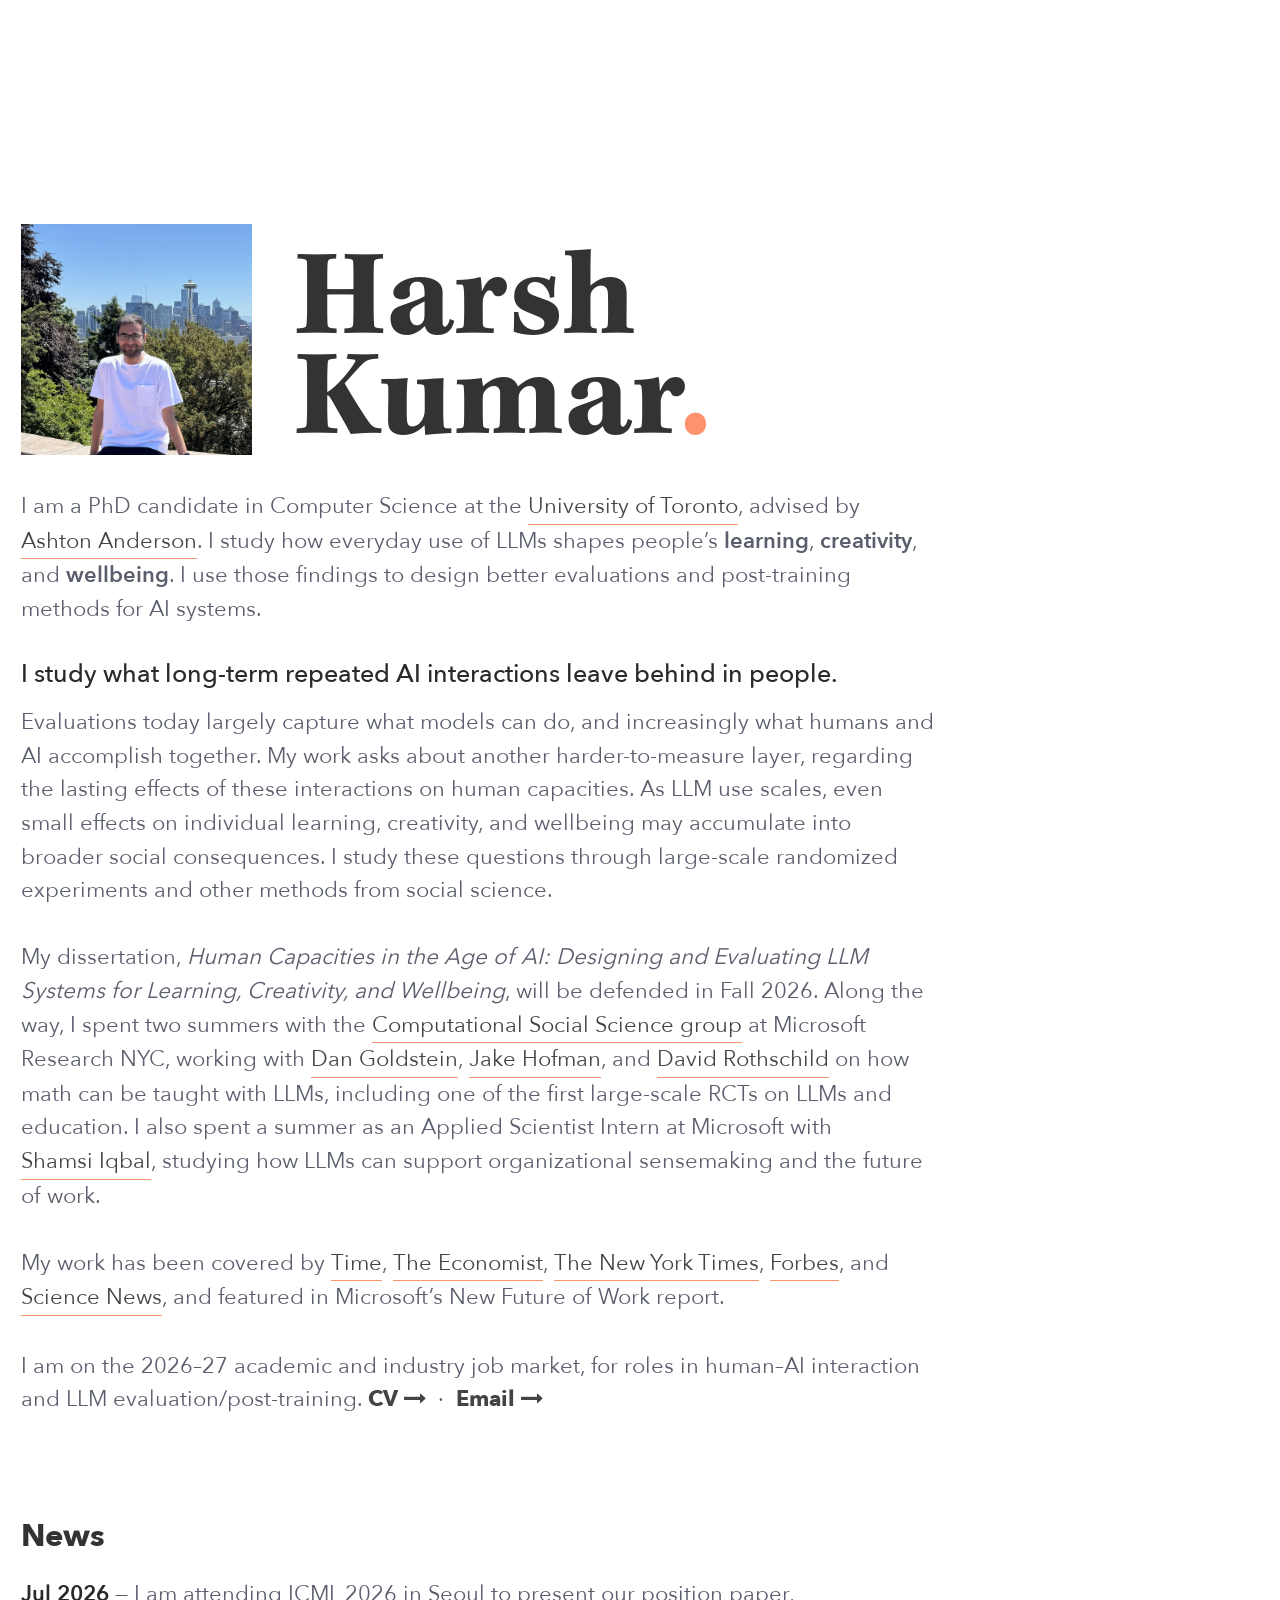
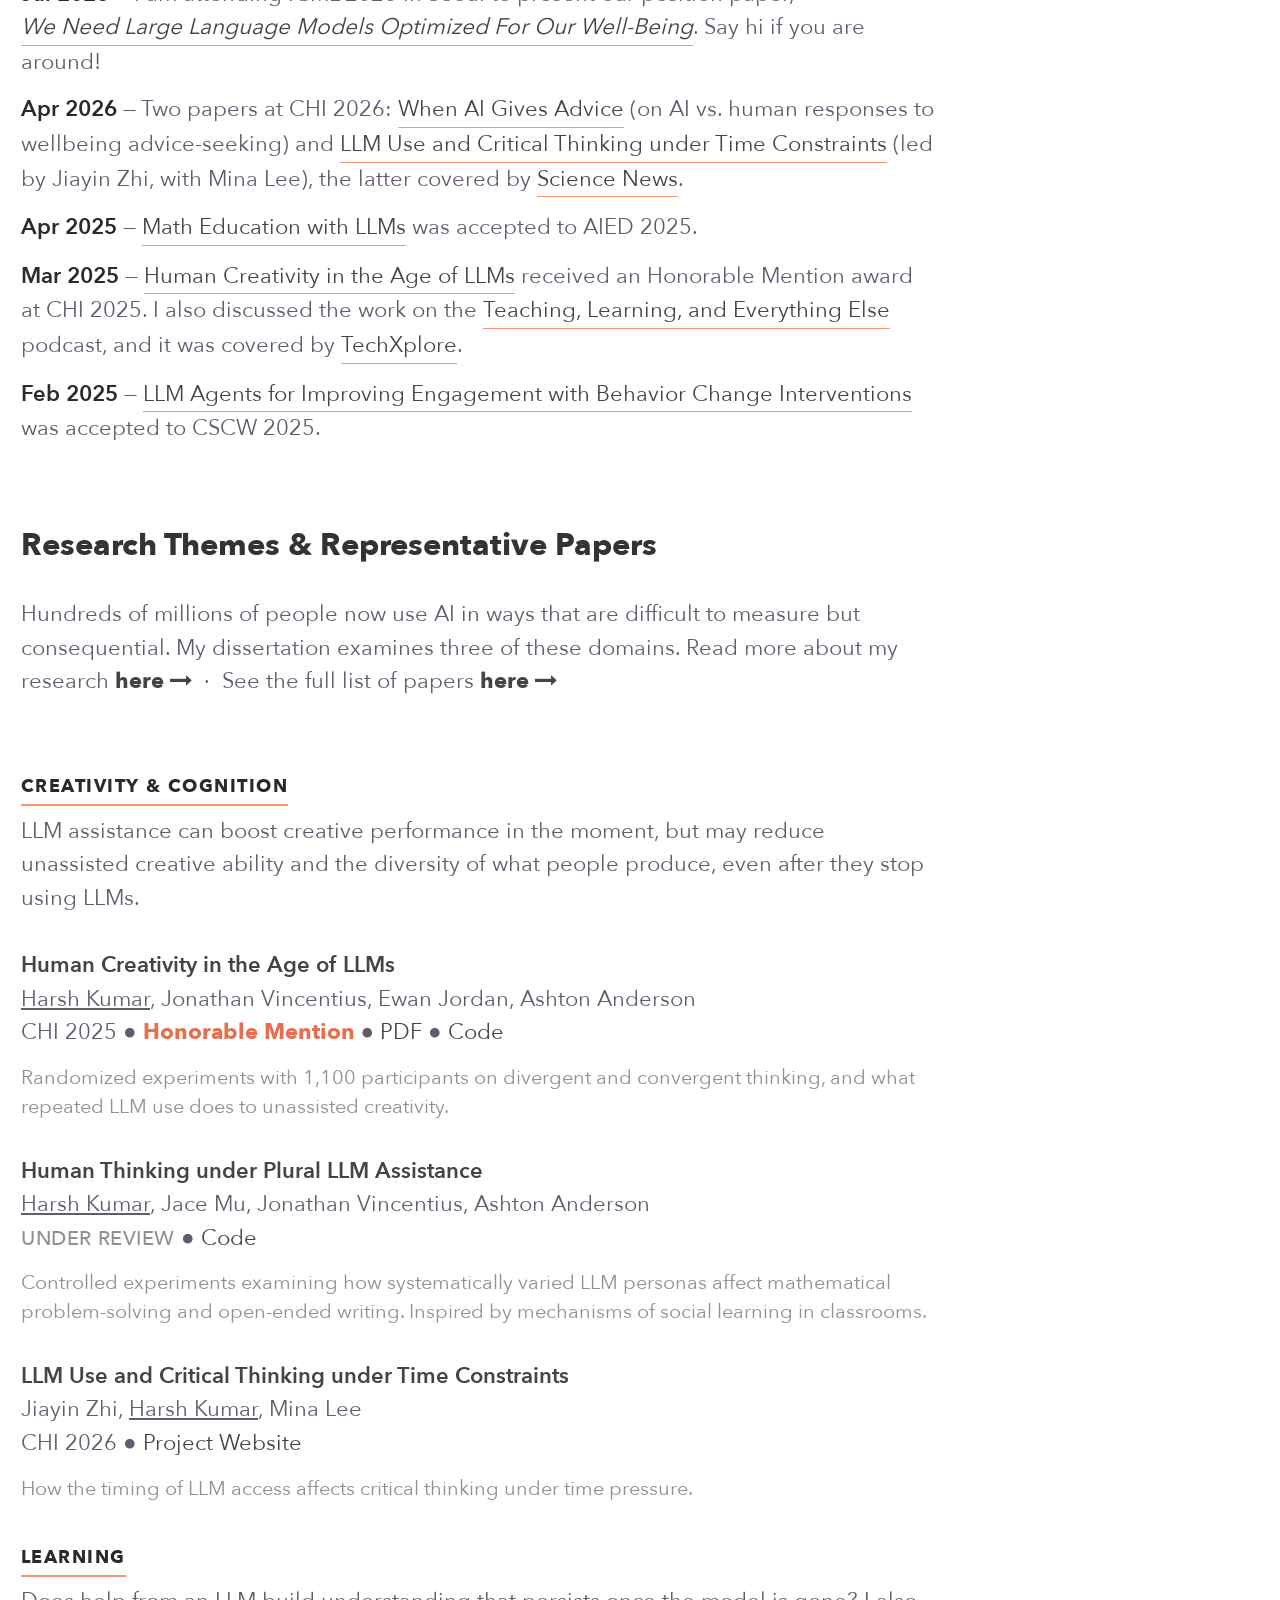
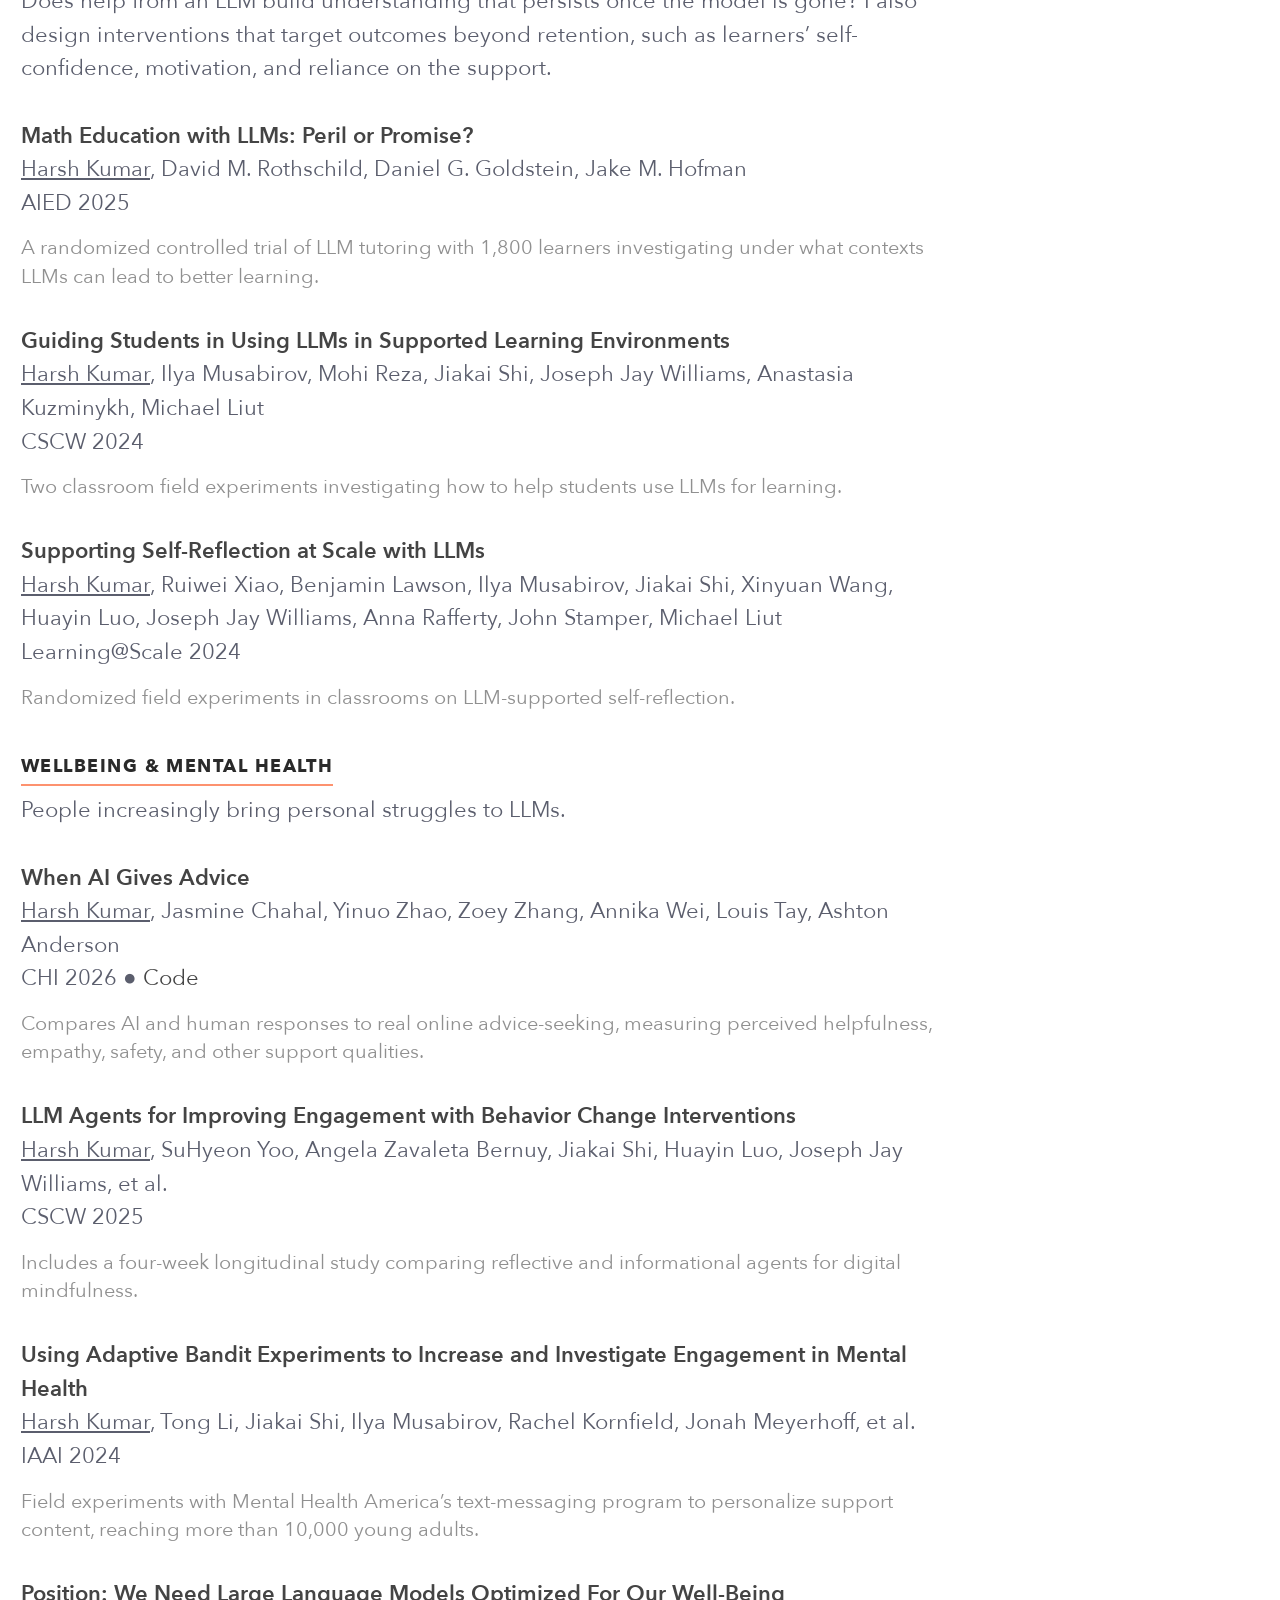
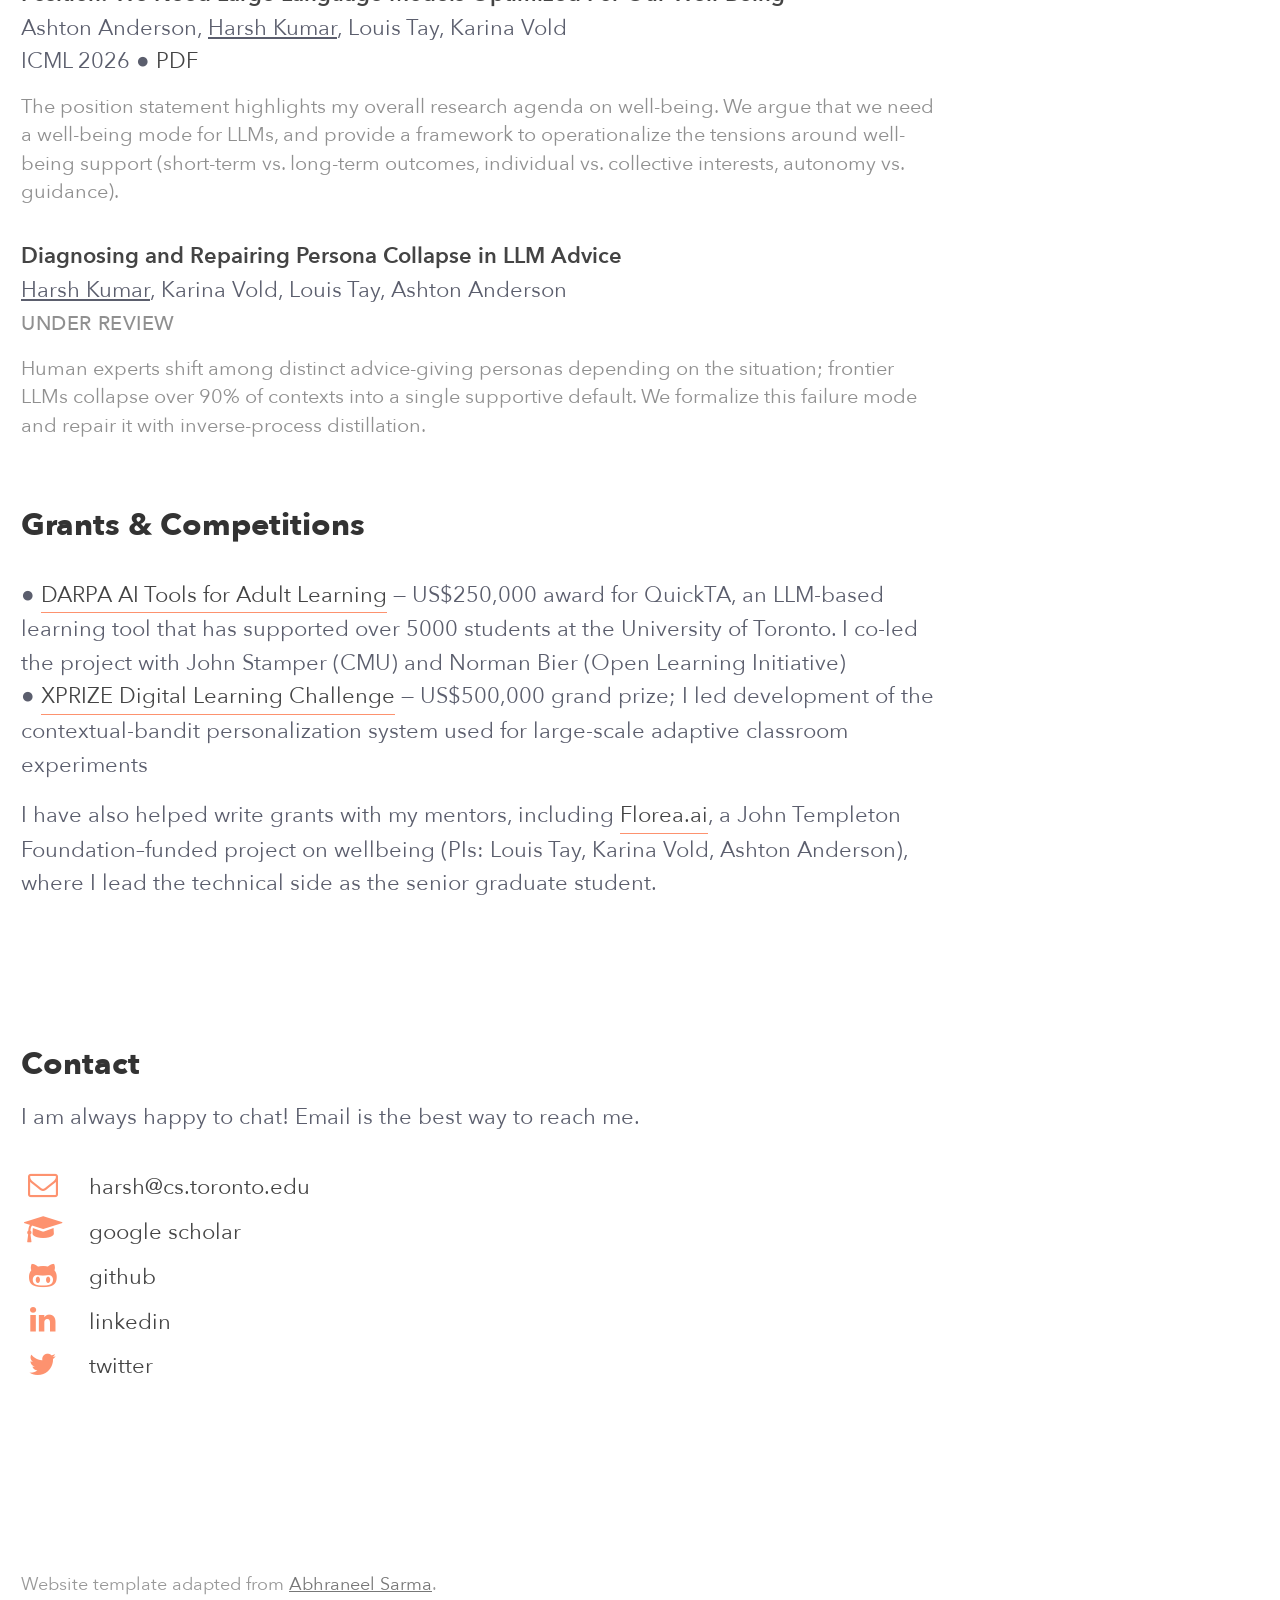
==== index.html @ 68d86fd1 "Add per-page OG and twitter:card tags; dedicated 1200x630 social share card" ====
<!DOCTYPE html>
<html lang="en">

<head>
	<meta charset="utf-8">
	<meta http-equiv="X-UA-Compatible" content="IE=edge">
	<meta name="viewport" content="width=device-width, initial-scale=1">

	<title>Harsh Kumar</title>
	<meta name="keywords" content="Harsh Kumar, Harsh Kumar Toronto, Harsh Kumar Research, Human-AI Interaction, AI Evaluation, Post-training, Human Capacity, Societal Impacts of LLM Use">
	<meta name="description" content="Harsh Kumar — PhD candidate at the University of Toronto. I study what AI interaction leaves behind in people: its effects on learning, creativity, and wellbeing.">
	<meta name="author" content="Harsh Kumar">

	<!-- Open Graph -->
	<meta property="og:type" content="website">
	<meta property="og:title" content="Harsh Kumar">
	<meta property="og:description" content="I study what AI interaction leaves behind in people — its effects on learning, creativity, and wellbeing — through randomized experiments, evals, and post-training.">
	<meta property="og:url" content="https://harsh-kumar.com/">
	<meta property="og:image" content="https://harsh-kumar.com/img/social-card.png">
	<meta property="og:image:width" content="1200">
	<meta property="og:image:height" content="630">

	<!-- Twitter -->
	<meta name="twitter:card" content="summary_large_image">
	<meta name="twitter:title" content="Harsh Kumar">
	<meta name="twitter:description" content="I study what AI interaction leaves behind in people — its effects on learning, creativity, and wellbeing — through randomized experiments, evals, and post-training.">
	<meta name="twitter:image" content="https://harsh-kumar.com/img/social-card.png">

	<!-- Bootstrap Core CSS -->
	<link href="https://maxcdn.bootstrapcdn.com/bootstrap/3.3.7/css/bootstrap.min.css" rel="stylesheet">

	<!-- Custom CSS -->
	<link href="css/custom.css" rel="stylesheet">

	<!-- Font Awesome -->
	<link href="https://maxcdn.bootstrapcdn.com/font-awesome/4.7.0/css/font-awesome.min.css" rel="stylesheet" type="text/css">

	<!-- Favicon -->
	<link rel="icon" href="img/favicon.svg" type="image/svg+xml">
	<link rel="icon" href="img/favicon-32.png" sizes="32x32" type="image/png">
	<link rel="apple-touch-icon" href="img/apple-touch-icon.png">

	<!-- Google tag (gtag.js) -->
	<script async src="https://www.googletagmanager.com/gtag/js?id=G-C2STP5NL3D"></script>
	<script>
		window.dataLayer = window.dataLayer || [];
		function gtag(){dataLayer.push(arguments);}
		gtag('js', new Date());
		gtag('config', 'G-C2STP5NL3D');
	</script>
</head>

<body id="page-top" class="index">
	<section id="portfolio">
		<div class="container">

			<!-- ======================= HERO ======================= -->
			<div class="row margin-top-xl">
				<div class="col-sm-2">
					<!-- TODO: replace img/profile.jpg with your actual photo -->
					<img class="dp" src="img/profile.jpg" alt="Harsh Kumar">
				</div>
				<div class="col-sm-5">
					<h2 class="title">Harsh<br>Kumar<span style="color: #FD926F">.</span></h2>
				</div>
			</div>

			<div class="row">
				<div class="col-sm-7">
					<div class="info">
						<p class="margin-top-xs intro">
							I am a PhD candidate in Computer Science at the
							<a class="ref-link" href="https://www.utoronto.ca/" target="_blank" rel="noopener">University of Toronto</a>,
							advised by <a class="ref-link" href="https://www.cs.toronto.edu/~ashton/" target="_blank" rel="noopener">Ashton Anderson</a>.
							I study how everyday use of LLMs shapes people&rsquo;s <b>learning</b>,
							<b>creativity</b>, and <b>wellbeing</b>.
							I use those findings to design better evaluations and post-training methods for AI systems.
						</p>

						<p class="margin-top-xs highlight">I study what long-term repeated AI interactions leave behind in people.</p>

						<p class="margin-top-xs intro">
							Evaluations today largely capture what models can do, and increasingly what humans
							and AI accomplish together. My work asks about another harder-to-measure layer, regarding
							the lasting effects of these interactions on human capacities.
							As LLM use scales, even small effects on individual learning, creativity, and wellbeing
							may accumulate into broader social consequences. I study these questions through
							large-scale randomized experiments and other methods from social science.
						</p>

						<p class="margin-top-xs intro">
							My dissertation, <i>Human Capacities in the Age of AI: Designing and Evaluating LLM
							Systems for Learning, Creativity, and Wellbeing</i>, will be defended in Fall 2026.
							Along the way, I spent two summers with the
							<a class="ref-link" href="https://www.microsoft.com/en-us/research/group/computational-social-science/" target="_blank" rel="noopener">Computational Social Science group</a> at Microsoft Research NYC,
							working with <a class="ref-link" href="http://www.dangoldstein.com/" target="_blank" rel="noopener">Dan Goldstein</a>,
							<a class="ref-link" href="http://jakehofman.com/" target="_blank" rel="noopener">Jake Hofman</a>, and
							<a class="ref-link" href="https://researchdmr.com/" target="_blank" rel="noopener">David Rothschild</a> on how math can be
							taught with LLMs, including one of the first large-scale RCTs on LLMs and education. I also spent a
							summer as an Applied Scientist Intern at Microsoft with
							<a class="ref-link" href="https://www.microsoft.com/en-us/research/people/shamsi/" target="_blank" rel="noopener">Shamsi Iqbal</a>,
							studying how LLMs can support organizational sensemaking and the future of work.
						</p>

						<p class="margin-top-xs intro">
							My work has been covered by <a class="ref-link" href="https://time.com/article/2026/04/30/ai-thinking-cognitive-offloading/" target="_blank" rel="noopener">Time</a>,
							<a class="ref-link" href="https://www.economist.com/science-and-technology/2025/07/16/will-ai-make-you-stupid" target="_blank" rel="noopener">The Economist</a>,
							<a class="ref-link" href="https://www.nytimes.com/2025/06/02/opinion/ai-coders-jobs.html" target="_blank" rel="noopener">The New York Times</a>,
							<a class="ref-link" href="https://www.forbes.com/sites/ulrichboser/2024/01/18/now-that-chatgpts-been-introduced-its-time-to-fine-tune-it/" target="_blank" rel="noopener">Forbes</a>, and
							<a class="ref-link" href="https://www.sciencenews.org/article/ai-timing-critical-thinking-study" target="_blank" rel="noopener">Science News</a>, and featured in Microsoft&rsquo;s New Future of Work report.
						</p>

						<p class="intro">I am on the 2026&ndash;27 academic and industry job market, for roles in human&ndash;AI interaction and LLM evaluation/post-training.
							<a class="cv" href="about/harsh_kumar_cv.pdf" target="_blank">CV <i class="fa fa-long-arrow-right" aria-hidden="true"></i></a>
							&nbsp;&middot;&nbsp;
							<a class="cv" href="mailto:harsh@cs.toronto.edu">Email <i class="fa fa-long-arrow-right" aria-hidden="true"></i></a></p>
					</div>
				</div>
			</div>

			<!-- ======================= NEWS ======================= -->
			<div class="row">
				<div class="col-sm-7 margin-top-md">
					<div class="projects">
						<h2 class="section-title">News</h2>
						<ul class="news">
							<!-- TODO: confirm dates and links for 2026 items -->
							<li><span class="news-date">Jul 2026</span> &mdash; I am attending ICML 2026 in Seoul to present our position paper, <a class="ref-link" href="https://icml.cc/virtual/2026/poster/67178" target="_blank" rel="noopener"><i>We Need Large Language Models Optimized For Our Well-Being</i></a>. Say hi if you are around!</li>
							<li><span class="news-date">Apr 2026</span> &mdash; Two papers at CHI 2026: <a class="ref-link" href="https://dl.acm.org/doi/10.1145/3772318.3791233" target="_blank" rel="noopener">When AI Gives Advice</a> (on AI vs. human responses to wellbeing advice-seeking) and <a class="ref-link" href="https://dl.acm.org/doi/10.1145/3772318.3791796" target="_blank" rel="noopener">LLM Use and Critical Thinking under Time Constraints</a> (led by Jiayin Zhi, with Mina Lee), the latter covered by <a class="ref-link" href="https://www.sciencenews.org/article/ai-timing-critical-thinking-study" target="_blank" rel="noopener">Science News</a>.</li>
							<li><span class="news-date">Apr 2025</span> &mdash; <a class="ref-link" href="https://aka.ms/llms-for-math" target="_blank" rel="noopener">Math Education with LLMs</a> was accepted to AIED 2025.</li>
							<li><span class="news-date">Mar 2025</span> &mdash; <a class="ref-link" href="https://arxiv.org/abs/2410.03703" target="_blank" rel="noopener">Human Creativity in the Age of LLMs</a> received an Honorable Mention award at CHI 2025. I also discussed the work on the <a class="ref-link" href="https://cat.xula.edu/food/conversation-121/" target="_blank" rel="noopener">Teaching, Learning, and Everything Else</a> podcast, and it was covered by <a class="ref-link" href="https://techxplore.com/news/2024-10-explores-impact-llms-human-creativity.html" target="_blank" rel="noopener">TechXplore</a>.</li>
							<li><span class="news-date">Feb 2025</span> &mdash; <a class="ref-link" href="https://arxiv.org/abs/2407.13067" target="_blank" rel="noopener">LLM Agents for Improving Engagement with Behavior Change Interventions</a> was accepted to CSCW 2025.</li>
						</ul>
					</div>
				</div>
			</div>

			<!-- ======================= RESEARCH ======================= -->
			<div class="row">
				<div class="col-sm-7 margin-top-md">
					<div class="projects">
						<h2 class="section-title">Research Themes &amp; Representative Papers</h2>
						<p class="margin-top-sm intro">
							Hundreds of millions of people now use AI in ways that are difficult to measure but
							consequential.
							My dissertation examines three of these domains.
							Read more about my research <a class="cv" href="research.html">here <i class="fa fa-long-arrow-right" aria-hidden="true"></i></a>
							&nbsp;&middot;&nbsp; See the full list of papers <a class="cv" href="papers.html">here <i class="fa fa-long-arrow-right" aria-hidden="true"></i></a>
						</p>

						<h4 class="thread-title">Creativity &amp; Cognition</h4>
						<p class="intro" style="margin-top: 0px;">
							LLM assistance can boost creative performance in the moment, but may reduce
							unassisted creative ability and the diversity of what people produce, even after they stop using LLMs.
						</p>

						<p class="margin-top-sm">
							<span class="paper-title"><a href="https://dl.acm.org/doi/10.1145/3706598.3714198" target="_blank">Human Creativity in the Age of LLMs</a></span><br>
							<span class="authors"><span class="self">Harsh Kumar</span>, Jonathan Vincentius, Ewan Jordan, Ashton Anderson</span><br>
							<span class="venue">CHI 2025 &#x25CF; <span class="paper-award">Honorable Mention</span> &#x25CF; <a href="https://arxiv.org/abs/2410.03703" target="_blank">PDF</a> &#x25CF; <a href="https://github.com/harsh-kumar9/human-creativity-llm" target="_blank">Code</a></span>
						</p>
						<p class="annotation">Randomized experiments with 1,100 participants on divergent and convergent thinking, and what repeated LLM use does to unassisted creativity.</p>

						<p class="margin-top-sm">
							<span class="paper-title"><a href="https://arxiv.org/abs/2604.02677" target="_blank">Human Thinking under Plural LLM Assistance</a></span><br>
							<span class="authors"><span class="self">Harsh Kumar</span>, Jace Mu, Jonathan Vincentius, Ashton Anderson</span><br>
							<span class="venue"><span class="paper-type">under review</span> &#x25CF; <a href="https://github.com/harsh-kumar9/social-learning-llm-agents" target="_blank">Code</a></span>
						</p>
						<p class="annotation">Controlled experiments examining how systematically varied LLM personas affect mathematical problem-solving and open-ended writing. Inspired by mechanisms of social learning in classrooms.</p>

						<p class="margin-top-sm">
							<span class="paper-title"><a href="https://dl.acm.org/doi/10.1145/3772318.3791796" target="_blank">LLM Use and Critical Thinking under Time Constraints</a></span><br>
							<span class="authors">Jiayin Zhi, <span class="self">Harsh Kumar</span>, Mina Lee</span><br>
							<span class="venue">CHI 2026 &#x25CF; <a href="https://criticalthinking-ai.app/" target="_blank">Project Website</a></span>
						</p>
						<p class="annotation">How the timing of LLM access affects critical thinking under time pressure.</p>

						<h4 class="thread-title">Learning</h4>
						<p class="intro" style="margin-top: 0px;">
							Does help from an LLM build understanding that persists once the model is gone?
							I also design interventions that target outcomes beyond retention, such as
							learners&rsquo; self-confidence, motivation, and reliance on the support.
						</p>

						<p class="margin-top-sm">
							<span class="paper-title"><a href="https://aka.ms/llms-for-math" target="_blank">Math Education with LLMs: Peril or Promise?</a></span><br>
							<span class="authors"><span class="self">Harsh Kumar</span>, David M. Rothschild, Daniel G. Goldstein, Jake M. Hofman</span><br>
							<span class="venue">AIED 2025</span>
						</p>
						<p class="annotation">A randomized controlled trial of LLM tutoring with 1,800 learners investigating under what contexts LLMs can lead to better learning.</p>

						<p class="margin-top-sm">
							<span class="paper-title"><a href="https://arxiv.org/abs/2310.13712" target="_blank">Guiding Students in Using LLMs in Supported Learning Environments</a></span><br>
							<span class="authors"><span class="self">Harsh Kumar</span>, Ilya Musabirov, Mohi Reza, Jiakai Shi, Joseph Jay Williams, Anastasia Kuzminykh, Michael Liut</span><br>
							<span class="venue">CSCW 2024</span>
						</p>
						<p class="annotation">Two classroom field experiments investigating how to help students use LLMs for learning.</p>

						<p class="margin-top-sm">
							<span class="paper-title"><a href="https://arxiv.org/abs/2406.07571" target="_blank">Supporting Self-Reflection at Scale with LLMs</a></span><br>
							<span class="authors"><span class="self">Harsh Kumar</span>, Ruiwei Xiao, Benjamin Lawson, Ilya Musabirov, Jiakai Shi, Xinyuan Wang, Huayin Luo, Joseph Jay Williams, Anna Rafferty, John Stamper, Michael Liut</span><br>
							<span class="venue">Learning@Scale 2024</span>
						</p>
						<p class="annotation">Randomized field experiments in classrooms on LLM-supported self-reflection.</p>

						<h4 class="thread-title">Wellbeing &amp; Mental Health</h4>
						<p class="intro" style="margin-top: 0px;">
							People increasingly bring personal struggles to LLMs.
						</p>

						<p class="margin-top-sm">
							<span class="paper-title"><a href="https://dl.acm.org/doi/10.1145/3772318.3791233" target="_blank">When AI Gives Advice</a></span><br>
							<span class="authors"><span class="self">Harsh Kumar</span>, Jasmine Chahal, Yinuo Zhao, Zoey Zhang, Annika Wei, Louis Tay, Ashton Anderson</span><br>
							<span class="venue">CHI 2026 &#x25CF; <a href="https://github.com/harsh-kumar9/human-vs-ai-advice" target="_blank">Code</a></span>
						</p>
						<p class="annotation">Compares AI and human responses to real online advice-seeking, measuring perceived helpfulness, empathy, safety, and other support qualities.</p>

						<p class="margin-top-sm">
							<span class="paper-title"><a href="https://arxiv.org/abs/2407.13067" target="_blank">LLM Agents for Improving Engagement with Behavior Change Interventions</a></span><br>
							<span class="authors"><span class="self">Harsh Kumar</span>, SuHyeon Yoo, Angela Zavaleta Bernuy, Jiakai Shi, Huayin Luo, Joseph Jay Williams, et al.</span><br>
							<span class="venue">CSCW 2025</span>
						</p>
						<p class="annotation">Includes a four-week longitudinal study comparing reflective and informational agents for digital mindfulness.</p>

						<p class="margin-top-sm">
							<span class="paper-title"><a href="https://arxiv.org/abs/2310.18326" target="_blank">Using Adaptive Bandit Experiments to Increase and Investigate Engagement in Mental Health</a></span><br>
							<span class="authors"><span class="self">Harsh Kumar</span>, Tong Li, Jiakai Shi, Ilya Musabirov, Rachel Kornfield, Jonah Meyerhoff, et al.</span><br>
							<span class="venue">IAAI 2024</span>
						</p>
						<p class="annotation">Field experiments with Mental Health America&rsquo;s text-messaging program to personalize support content, reaching more than 10,000 young adults.</p>

						<p class="margin-top-sm">
							<span class="paper-title"><a href="https://icml.cc/virtual/2026/poster/67178" target="_blank">Position: We Need Large Language Models Optimized For Our Well-Being</a></span><br>
							<span class="authors">Ashton Anderson, <span class="self">Harsh Kumar</span>, Louis Tay, Karina Vold</span><br>
							<span class="venue">ICML 2026 &#x25CF; <a href="https://openreview.net/pdf?id=LCsPkh2Ins" target="_blank">PDF</a></span>
						</p>
						<p class="annotation">The position statement highlights my overall research agenda on well-being. We argue that we need a well-being mode for LLMs, and provide a framework to operationalize the tensions around well-being support (short-term vs. long-term outcomes, individual vs. collective interests, autonomy vs. guidance).</p>

						<p class="margin-top-sm">
							<span class="paper-title"><a href="https://arxiv.org/abs/2607.08326" target="_blank">Diagnosing and Repairing Persona Collapse in LLM Advice</a></span><br>
							<span class="authors"><span class="self">Harsh Kumar</span>, Karina Vold, Louis Tay, Ashton Anderson</span><br>
							<span class="venue"><span class="paper-type">under review</span></span>
						</p>
						<p class="annotation">Human experts shift among distinct advice-giving personas depending on the situation; frontier LLMs collapse over 90% of contexts into a single supportive default. We formalize this failure mode and repair it with inverse-process distillation.</p>
					</div>
				</div>
			</div>

			<!-- ======================= AWARDS ======================= -->
			<div class="row">
				<div class="col-sm-7 margin-top-md">
					<div class="projects">
						<h2 class="section-title">Grants &amp; Competitions</h2>
						<p class="intro margin-top-sm" style="margin-bottom: 0px;">
							&#x25CF; <a class="ref-link" href="https://tools-competition.org/winner/quickta/" target="_blank" rel="noopener">DARPA AI Tools for Adult Learning</a> &mdash; US$250,000 award for QuickTA, an LLM-based learning tool that has supported over 5000 students at the University of Toronto. I co-led the project with John Stamper (CMU) and Norman Bier (Open Learning Initiative)<br>
							&#x25CF; <a class="ref-link" href="https://www.utoronto.ca/celebrates/u-t-computer-scientists-team-wins-xprize-digital-learning-challenge" target="_blank" rel="noopener">XPRIZE Digital Learning Challenge</a> &mdash; US$500,000 grand prize; I led development of the contextual-bandit personalization system used for large-scale adaptive classroom experiments
						</p>
						<p class="intro margin-top-xs">
							I have also helped write grants with my mentors, including
							<a class="ref-link" href="https://florea.ai/" target="_blank" rel="noopener">Florea.ai</a>, a John Templeton
							Foundation&ndash;funded project on wellbeing (PIs: Louis Tay, Karina Vold, Ashton
							Anderson), where I lead the technical side as the senior graduate student.
						</p>
					</div>
				</div>
			</div>

			<!-- ======================= CONTACT ======================= -->
			<div class="row">
				<div class="col-sm-7 margin-top-lg">
					<div class="projects">
						<h2 class="section-title">Contact</h2>
						<p class="intro margin-top-xs">I am always happy to chat! Email is the best way to reach me.</p>
					</div>
					<div class="margin-top-xs margin-btm-lg">
						<span class="links">
							<i class="fa fa-envelope-o fa-lg tiny social-icons email-icon"></i>
							<a class="contact-text" href="mailto:harsh@cs.toronto.edu">harsh@cs.toronto.edu</a>
						</span> <br>
						<span class="links">
							<i class="fa fa-graduation-cap fa-lg tiny social-icons email-icon"></i>
							<a href="https://scholar.google.com/citations?user=KUSuA4UAAAAJ&hl=en" class="contact-text" target="_blank" rel="noopener">google scholar</a>
						</span> <br>
						<span class="links">
							<i class="fa fa-github-alt fa-lg tiny social-icons email-icon"></i>
							<a href="https://github.com/harsh-kumar9" class="contact-text" target="_blank" rel="noopener">github</a>
						</span> <br>
						<span class="links">
							<i class="fa fa-linkedin fa-lg tiny social-icons email-icon"></i>
							<a href="https://www.linkedin.com/in/harsh-kumar-45795a173/" class="contact-text" target="_blank" rel="noopener">linkedin</a>
						</span> <br>
						<span class="links">
							<i class="fa fa-twitter fa-lg tiny social-icons email-icon"></i>
							<a href="https://twitter.com/1harsh_kumar" class="contact-text" target="_blank" rel="noopener">twitter</a>
						</span>
					</div>
				</div>
			</div>

			<div class="row">
				<div class="col-sm-7">
					<p class="template-credit">Website template adapted from <a href="https://github.com/abhsarma/abhsarma.github.io" target="_blank">Abhraneel Sarma</a>.</p>
				</div>
			</div>

		</div>
	</section>
</body>
</html>
---- css/custom.css ----
@font-face {
	font-family: kepler-b;
	src: url(kepler-std/KeplerStd-BoldCapt.otf);
}

@font-face {
	font-family: kepler-bb;
	src: url(kepler-std/KeplerStd-BoldCapt.otf);
}

@font-face {
	font-family: AvenirNext-Bold;
	src: url(avenir/AvenirNext-Bold-01.ttf);
}

@font-face {
	font-family: AvenirNext-DemiBold;
	src: url(avenir/AvenirNext-DemiBold-03.ttf);
}

@font-face {
	font-family: AvenirNext-Medium;
	src: url(avenir/AvenirNext-Medium-06.ttf);
}

@font-face {
	font-family: AvenirNext-Regular;
	src: url(avenir/AvenirNext-Regular-08.ttf);
}

/* declaration end */

body {
	overflow-x: hidden;
}

.mockup-container {
	max-width: 420px !important;
	margin: auto !important;
}

.dp {
	width: 100%;
}

@media (max-width: 767px) {
    .dp {
    	width: 50%;
    	margin-top: -96px;
    	margin-bottom: 64px;
    }
}

/*
============================
	START OF TEXT CLASSES		 
============================
*/

/* Primary header */
h1{
	font-size: 32px;
	font-family: 'kepler-b', serif;
	color: #2a2a2a;
}

/* Header on project pages wpost-scroll-down */
h1.text-shrink{
	-webkit-transition: all 0.5s ease;
	transition: all 0.5s ease;
	font-size: 21px;
	line-height: 40px;
	margin: 12px 0px 12px 0px;
}

/* Text in project banners */
h2.title {
	font-family: 'kepler-b', serif;
	font-size: 90px;
	line-height: 0.8;
	margin-top: 24px;
}

h2.small-title {
	font-family: 'kepler-b', serif;
	line-height: 0.8;
	margin-top: 0px;
}

@media (max-width: 1002px) {
    h2 {
		font-family: 'kepler-b', serif;
		font-size: 5em;
		line-height: 0.8;
		margin-top: 0px;
	}
}

h2.section-title {
	font-family: 'AvenirNext-Bold', serif;
	display: inline;
	font-size: 1.6em;
	line-height: 1.2;
}

h2.section-title span {
	background-color: #FD926F;
	padding: 4px 0px;
}

/* Section headers in project pages*/
h3 {
	font-family: 'AvenirNext-DemiBold', sans-serif;
	font-size: 30px;
	color: #444;
}

/* Default heading text size */
h4{
	font-size: 1.25em;
	font-family: 'AvenirNext-DemiBold', sans-serif;
}


h4.thesis-caption{
	font-size: 1.6em;
    font-family: 'AvenirNext-DemiBold', sans-serif;
    color: #909090;
}

h6 {
	font-family: 'AvenirNext-DemiBold', sans-serif;
	font-size: 1.1em;
	line-height: 1.15;
	margin-bottom: 12px;
	color: #444;
}

h6.project-subtitle{
	font-family: 'AvenirNext-Regular', sans-serif;
	/*font-size: 1em;*/
	line-height: 1.15;
	color: #5b5e6d;
}

/* Project Page details sub-headers*/
.project-details{
	color: #2f9ba0 !important;
}

h6.highlight-header {
	font-family: 'kepler-bb';
	font-size: 21px;
	line-height: 24px;
}

p {
	font-family: 'AvenirNext-Regular', sans-serif;
	color: #5b5e6d;
	font-size: 16px;
	line-height: 1.5;
}

/* Landing page bio text */
p.intro {
	color: #5b5e6d;
	font-family: 'AvenirNext-Regular', sans-serif;
	font-size: 16px;
	line-height: 1.5;
	margin: 16px 0px 24px 0px;
}

p.highlight {
	font-family: 'AvenirNext-Medium', sans-serif;
	color: #2a2a2a;
	font-size: 18px;
	line-height: 21px;
}

p.img-caption{
	font-size: 14px;
	line-height: 16px;
	padding: 0px 32px;
}

/* Footer text */
p.footer-text{
	margin-top: 24px;
	font-weight: 500;
	color: #111;
	font-size: 18px;
}

/* List Style Class*/
ul.body-text{
	list-style-type: circle;
	color: #444;
	font-family: 'AvenirNext-Regular', sans-serif;
	color: #444;
	font-size: 16px;
	line-height: 1.5;
	padding-left: 20px;
}

ul.body-text > li {
	margin: 12px 0px;
}

span.quoted {
	font-style: italic;
	color: #666666;
}

span.highlight {
	color: #FF9E2B;
}

span.links {
	font-size: 16px;
	line-height: 1.5;
	font-family: 'AvenirNext-Regular', sans-serif;
}

/*
For publications
*/

span.paper-title{
	font-family: 'AvenirNext-DemiBold', sans-serif;
	font-size: 16px;
	line-height: 1.5;
}

span.authors{
	font-size: 16px;
	line-height: 1.5;
	font-family: 'AvenirNext-Regular', sans-serif;
}

span.paper-details{
	font-size: 14px;
	line-height: 16px;
	color: #444;
	font-family: 'AvenirNext-Medium', sans-serif;
}

span.paper-award {
	color: #e76f51;
	font-family: 'AvenirNext-Bold', sans-serif;
}

span.self {
	font-family: 'AvenirNext-Regular', sans-serif;
	text-decoration: underline;
}

b {
	font-family: 'AvenirNext-DemiBold', sans-serif;
}

/*
============================
	END OF TEXT CLASSES		 
============================
*/


/*
============================
	START OF TEXT STYLES		 
============================
*/

.uppercase{
	text-transform: uppercase;
}

.text-dark{
	color: #444 !important;
}

.text-dark {
	color: #444 !important;
}

/*
============================
	END OF TEXT STYLES		 
============================
*/


/*
==================================
	START OF HYPERLINK CLASSES		 
==================================
*/

a{
	color: #444;
	display: inline-block;
	text-decoration: none;
}

a:hover,
a:focus,
a:active
 {
	text-decoration: none;
	color: #FD926F;
}

a.header-link {
	text-decoration: none;
	font-family: 'AvenirNext-Bold', sans-serif !important;
	font-weight: 700;
	color: #444;
}

.header-link:hover,
.header-link:focus,
.header-link:active {
	color: #FD926F;
}

.cv{
	font-size: 16px !important;
	font-family: 'AvenirNext-Bold', sans-serif;
	/*margin-top: 24px !important;*/
}

.cv:hover,
.cv:focus,
.cv:active
 {
	color: #FD926F;
}


a.quick-links{
	text-transform: uppercase;
	line-height: 40px;
	-webkit-transition: all 0.5s ease;
	transition: all 0.5s ease;
}

a.quick-links:hover,
a.quick-links:focus,
a.quick-links:active {
	text-decoration: none;
	color: #FD926F;
}

a.quick-links-current{
	text-transform: uppercase;
	font-weight: 600 !important;
	color: #FD926F;
	margin-bottom: 0px;
	line-height: 40px;
}

a.quick-links-current:hover,
a.quick-links-current:focus,
a.quick-links-current:active {
	text-decoration: none;
}

a.page-header{
	margin: 0px;
	padding: 0px !important;
	border: none;
}

a.page-header:hover,
a.page-header:focus,
a.page-header:active {
	text-decoration: none;
}

a.ref-link {
	font-weight: 400;
	line-height: 24px;
	border-bottom: 1px #FD926F solid;
}

a.ref-link:hover,
a.ref-link:focus,
a.ref-link:active
 {
 	text-decoration: none;
	color: #FD926F;
}

/*
==================================
	END OF HYPERLINK CLASSES		 
==================================
*/


/* Circle class - Social Media Icons*/
.circle{
	border-style: solid;
	border-width: 1pt;
	border-color: #FD926F;
	border-radius: 50%;
	width: 32px;
	height: 32px;
}

.social-icons{
	text-align: center;
	color: #FD926F;
	position: relative;
	top: -4px;
	margin-right: 12px;
	/*margin: 16px;*/
}

.circle:hover{
	background-color: #FD926F;
	border-color: #FD926F;
	color: #fff;
}

.fa.tiny {
	width: 32px;
	height: 32px;
	line-height: 32px;
}


/*
==================================
	START OF NAVBAR CLASSES		 
==================================
*/

.nav-fix-top {
	position: fixed !important;
	width: 100%;
	z-index: 999;
	left: 0px !important;
}

.navbar{
	border: 0px;
	margin: 0px;
	background: white;
	-webkit-transition: all 0.5s ease;
	transition: all 0.5s ease;
}

div.hr {
	background: #fff  no-repeat scroll center;
	height: 56px;
	-webkit-transition: all 0.5s ease;
	transition: all 0.5s ease;
}

hr.underline {
	margin: 0px !important;
	border: 2px solid #7BCDD1 !important;
	width: 180px;
	float: left;
	display: block;
}

div.header-shrink{
	height: 40px;
	margin: 12px 0px;
}

div.current-page{
	text-align: center;
	display: inline-block;
}

div.nav-page-tabs{
	-webkit-transition: all 0.5s ease;
	width: 100%;
	max-height: 40px;
	display: inline-block;
	transition: all 0.5s ease;
	text-align: center;
}

/*
==================================
	END OF NAVBAR CLASSES		 
==================================
*/

/* Page Footer */
div.page-footer{
	padding: 64px 0px;
	background-color: #f6f6f6;
}

/*
==============================================
	LANDING PAGE PROJECT IMAGE THUMBNAILS		 
==============================================
*/
div.cover-text-placeholder{
	margin: auto;
	padding: 60px 0px 32px 0px;
	z-index: 99;
	opacity: 1;
}

.cover{
	padding-left: 0px;
	padding-right: 0px;
	margin-top: 144px;
}


/*
================================
	START OF MARGIN CLASSES
================================
*/
.nomargin {
	margin-top: 0px !important;
	margin-bottom: 0px !important;
}

.nomargin-top {
	margin-top: 0px !important;
}

.nomargin-side {
	margin-left: 0px !important;
	margin-right: 0px !important;
}

.center-align {
	margin-left: auto !important;
	margin-right: auto !important;
}

.margin-top-xs {
	margin-top: 12px !important;
}

.margin-btm-xs {
	margin-bottom: 12px !important;
}

.margin-top-sm {
	margin-top: 24px !important;
}

.margin-btm-sm {
	margin-bottom: 24px !important;
}

.margin-sm {
	margin-top: 24px !important;
	margin-bottom: 24px !important;
}

.margin-top-md {
	margin-top: 48px !important;
}

.margin-btm-md {
	margin-bottom: 48px !important;
}

.margin-top-lmd {
	margin-top: 60px !important;
}

.margin-btm-lmd {
	margin-bottom: 60px !important;
}

.margin-top-lg {
	margin-top: 80px !important;
}

.margin-btm-lg {
	margin-bottom: 80px !important;
}

.margin-top-xl {
	margin-top: 160px !important;
}

.padding-md {
	padding: 15px !important;
}

.margin-xs-shrink {
	margin-top: 1px !important;
}

.margin-cover {
	margin-top: 180px;
}

/*
================================
	END OF MARGIN CLASSES
================================
*/
/*
==================================
	SITE ADDITIONS (Harsh)
==================================
*/

/* Slightly larger default rendering (~10%) */
body {
	zoom: 1.4;
}

/* News list */
ul.news {
	list-style: none;
	padding-left: 0px;
	margin-top: 16px;
}
ul.news > li {
	font-family: 'AvenirNext-Regular', sans-serif;
	color: #5b5e6d;
	font-size: 16px;
	line-height: 1.5;
	margin: 10px 0px;
}
span.news-date {
	font-family: 'AvenirNext-DemiBold', sans-serif;
	color: #2a2a2a;
}

/* Research thread sub-headings */
h4.thread-title {
	font-family: 'AvenirNext-Bold', sans-serif;
	color: #2a2a2a;
	font-size: 13px;
	text-transform: uppercase;
	letter-spacing: 0.08em;
	display: inline-block;
	padding-bottom: 5px;
	border-bottom: 2px solid #FD926F;
	margin: 32px 0px 6px 0px;
}

/* Paper type tag (preprint, workshop, ...) */
span.paper-type {
	font-family: 'AvenirNext-Medium', sans-serif;
	color: #909090;
	font-size: 14px;
	text-transform: uppercase;
	letter-spacing: 0.03em;
}

/* Notes under selected papers */
p.annotation {
	font-family: 'AvenirNext-Regular', sans-serif;
	font-size: 14px;
	line-height: 1.45;
	color: #909090;
	margin: 4px 0px 0px 0px;
}

/* Template credit footer */
p.template-credit {
	font-family: 'AvenirNext-Regular', sans-serif;
	font-size: 13px;
	color: #999;
	margin: 48px 0px 24px 0px;
}
p.template-credit a {
	color: #777;
	text-decoration: underline;
}
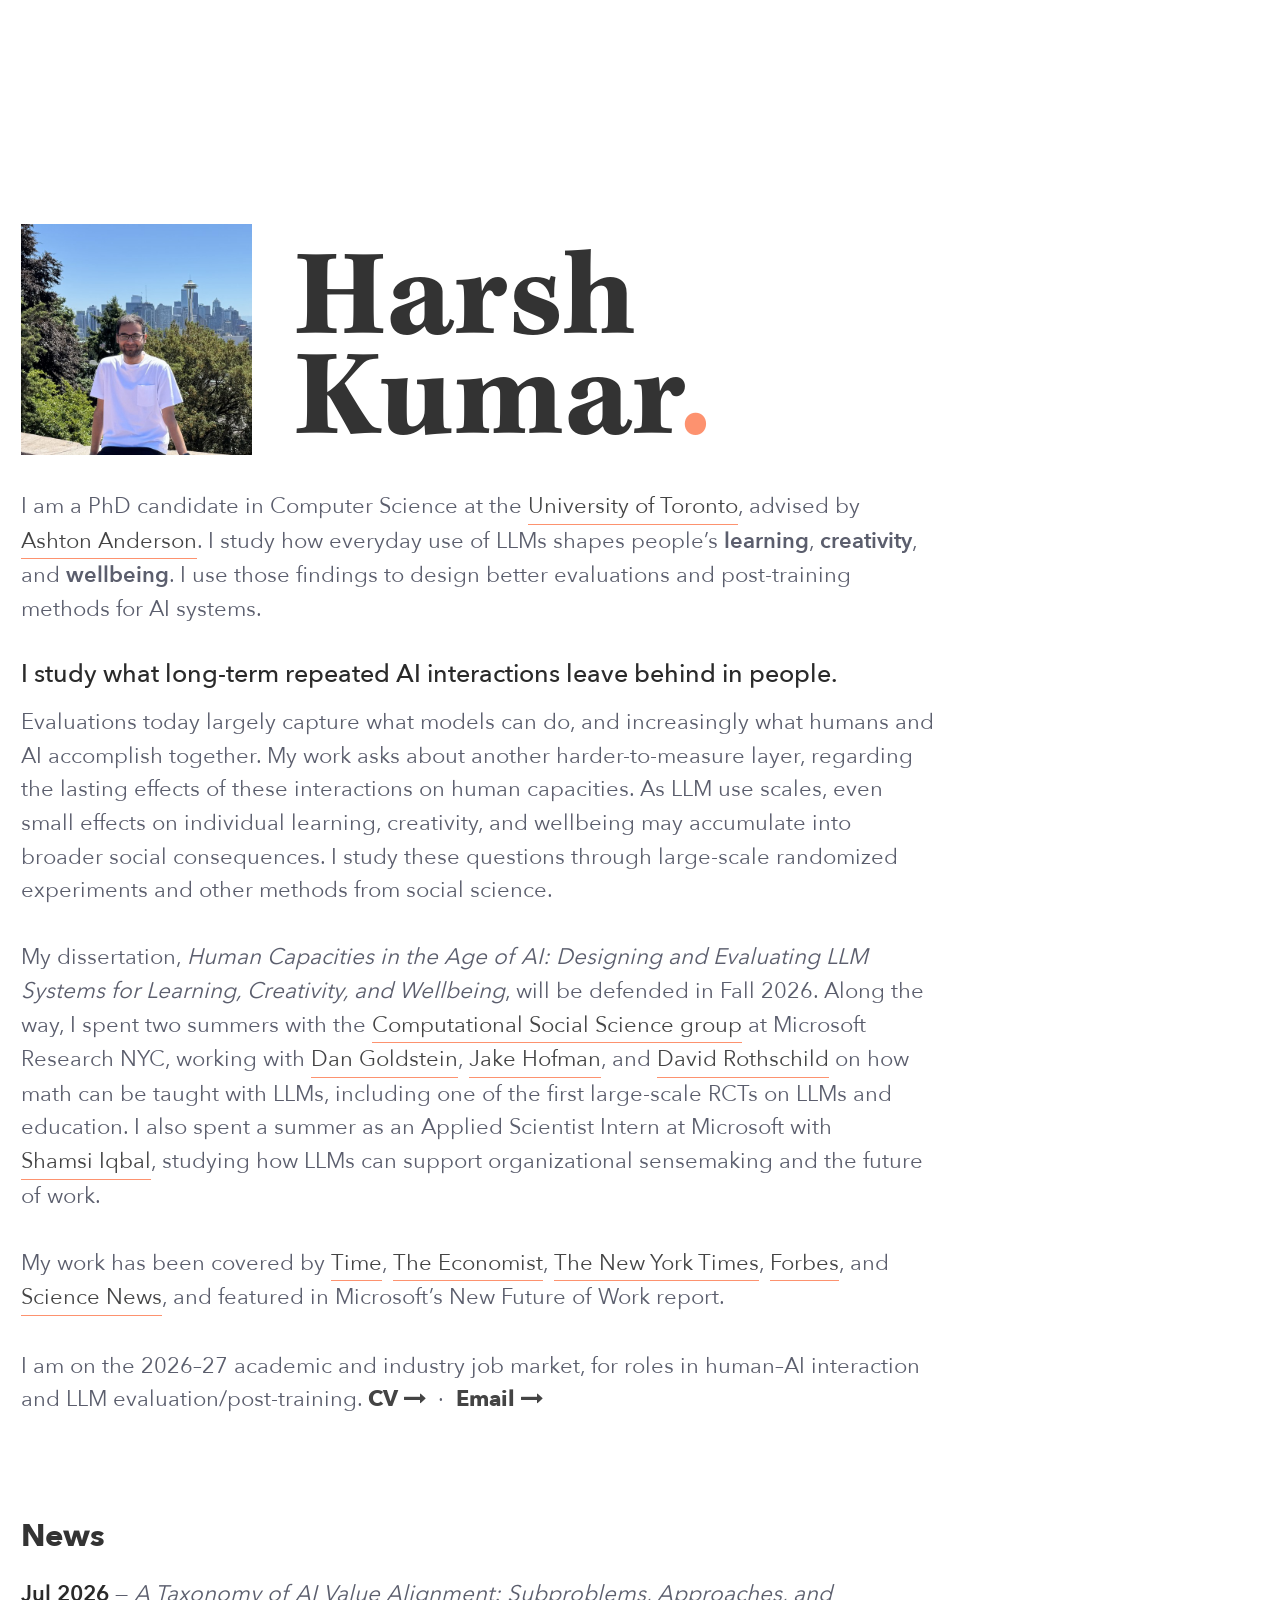
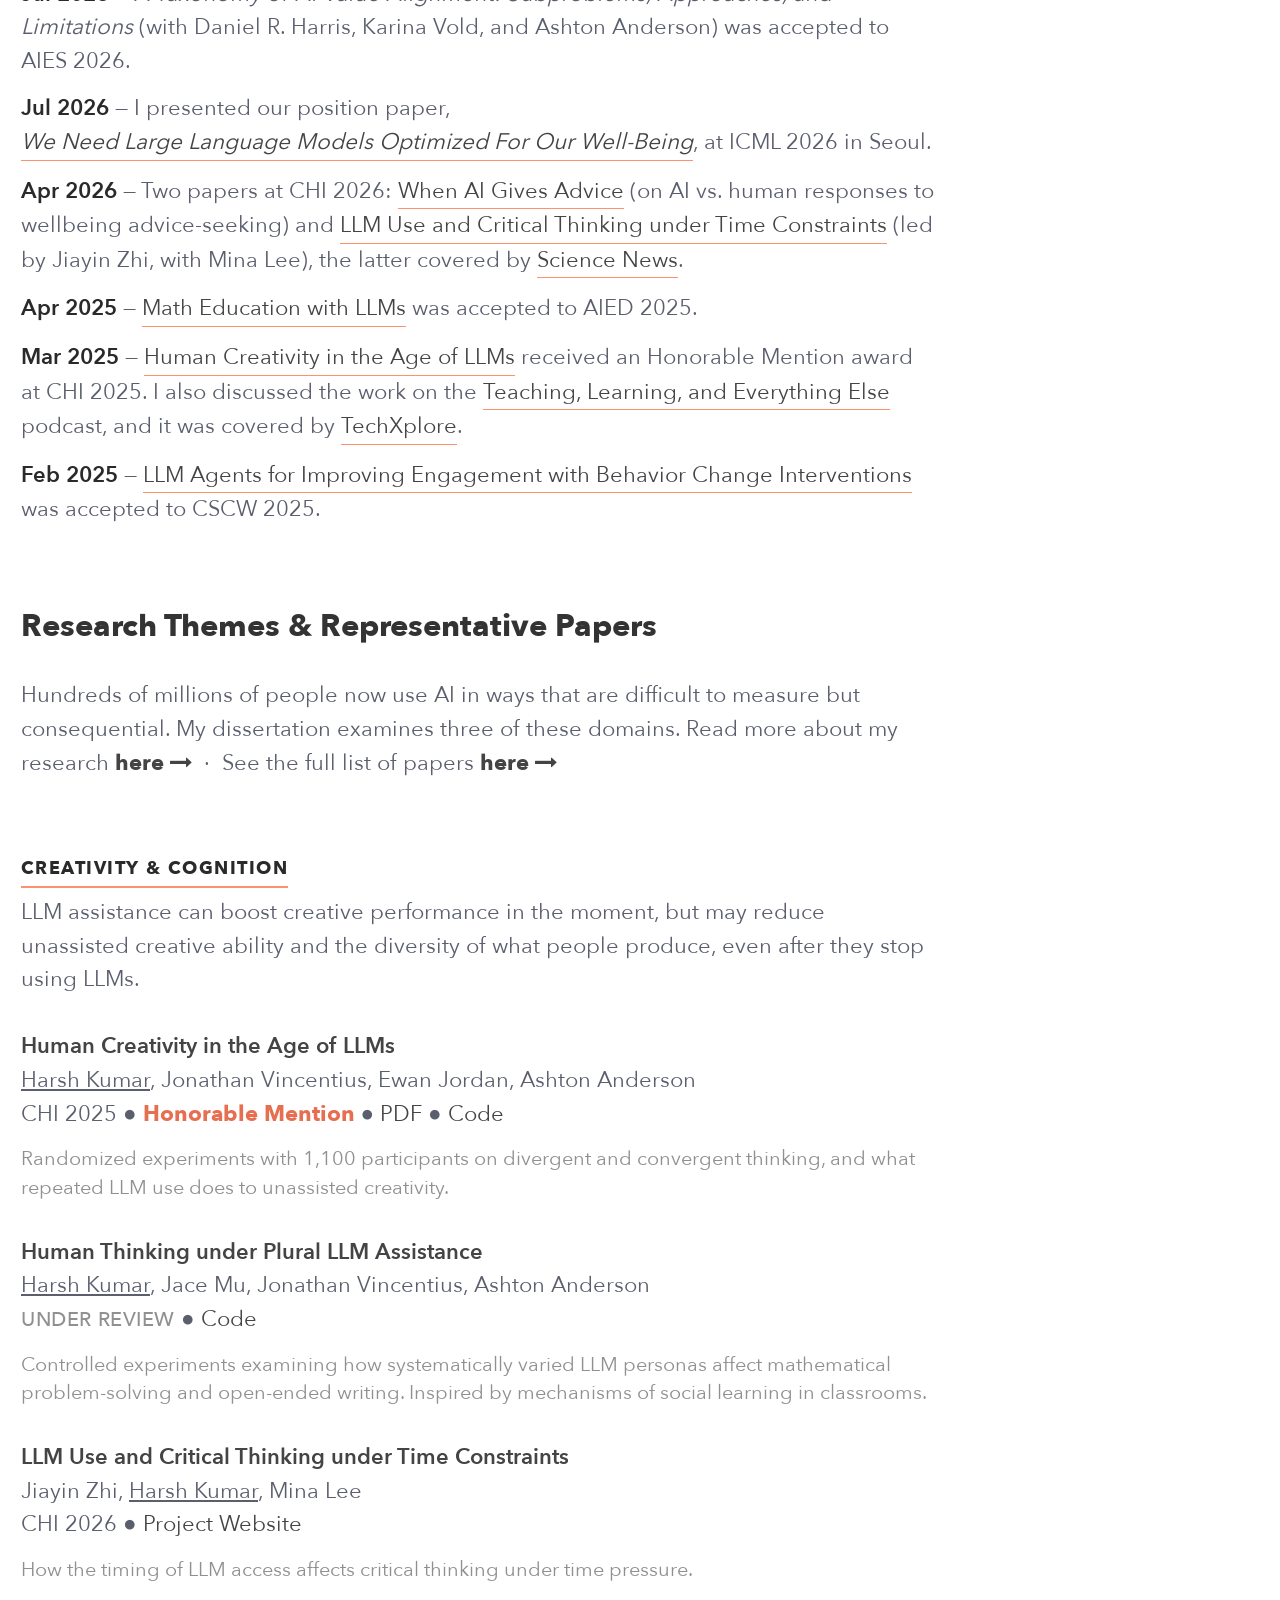
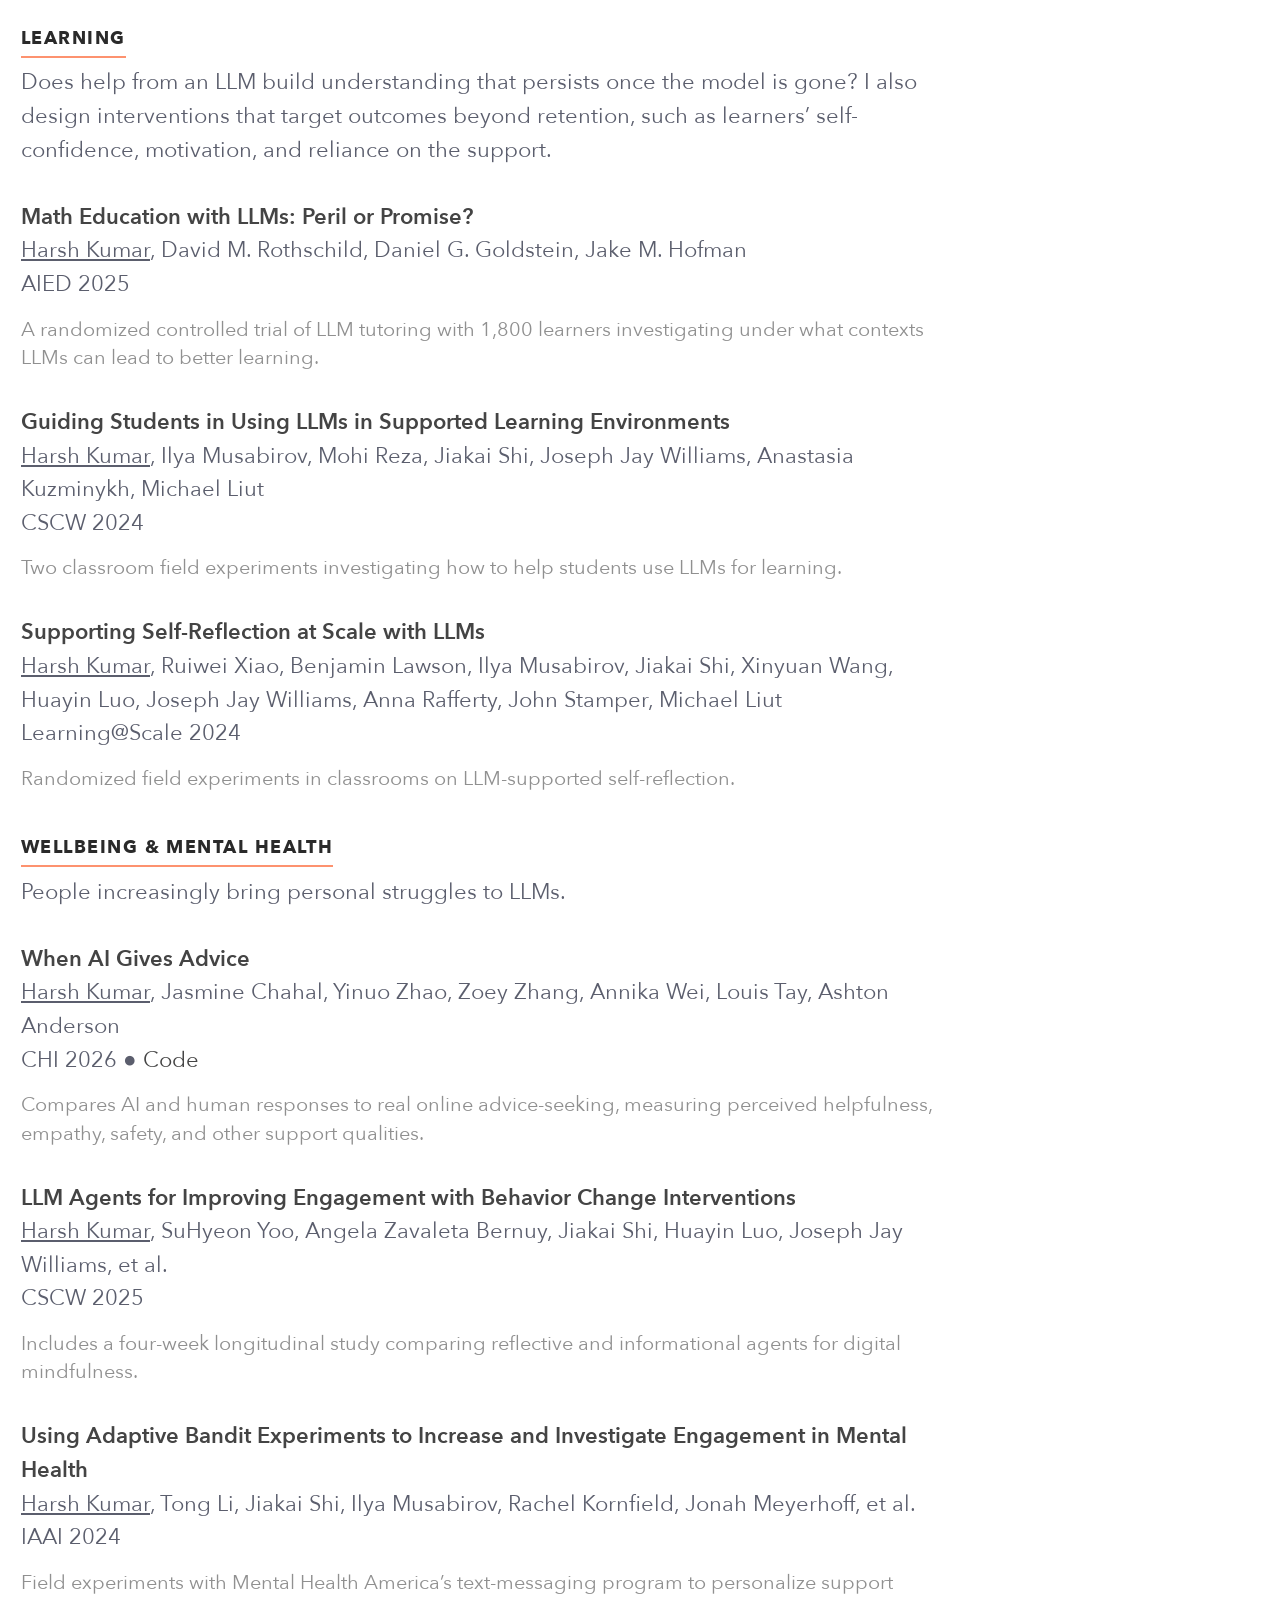
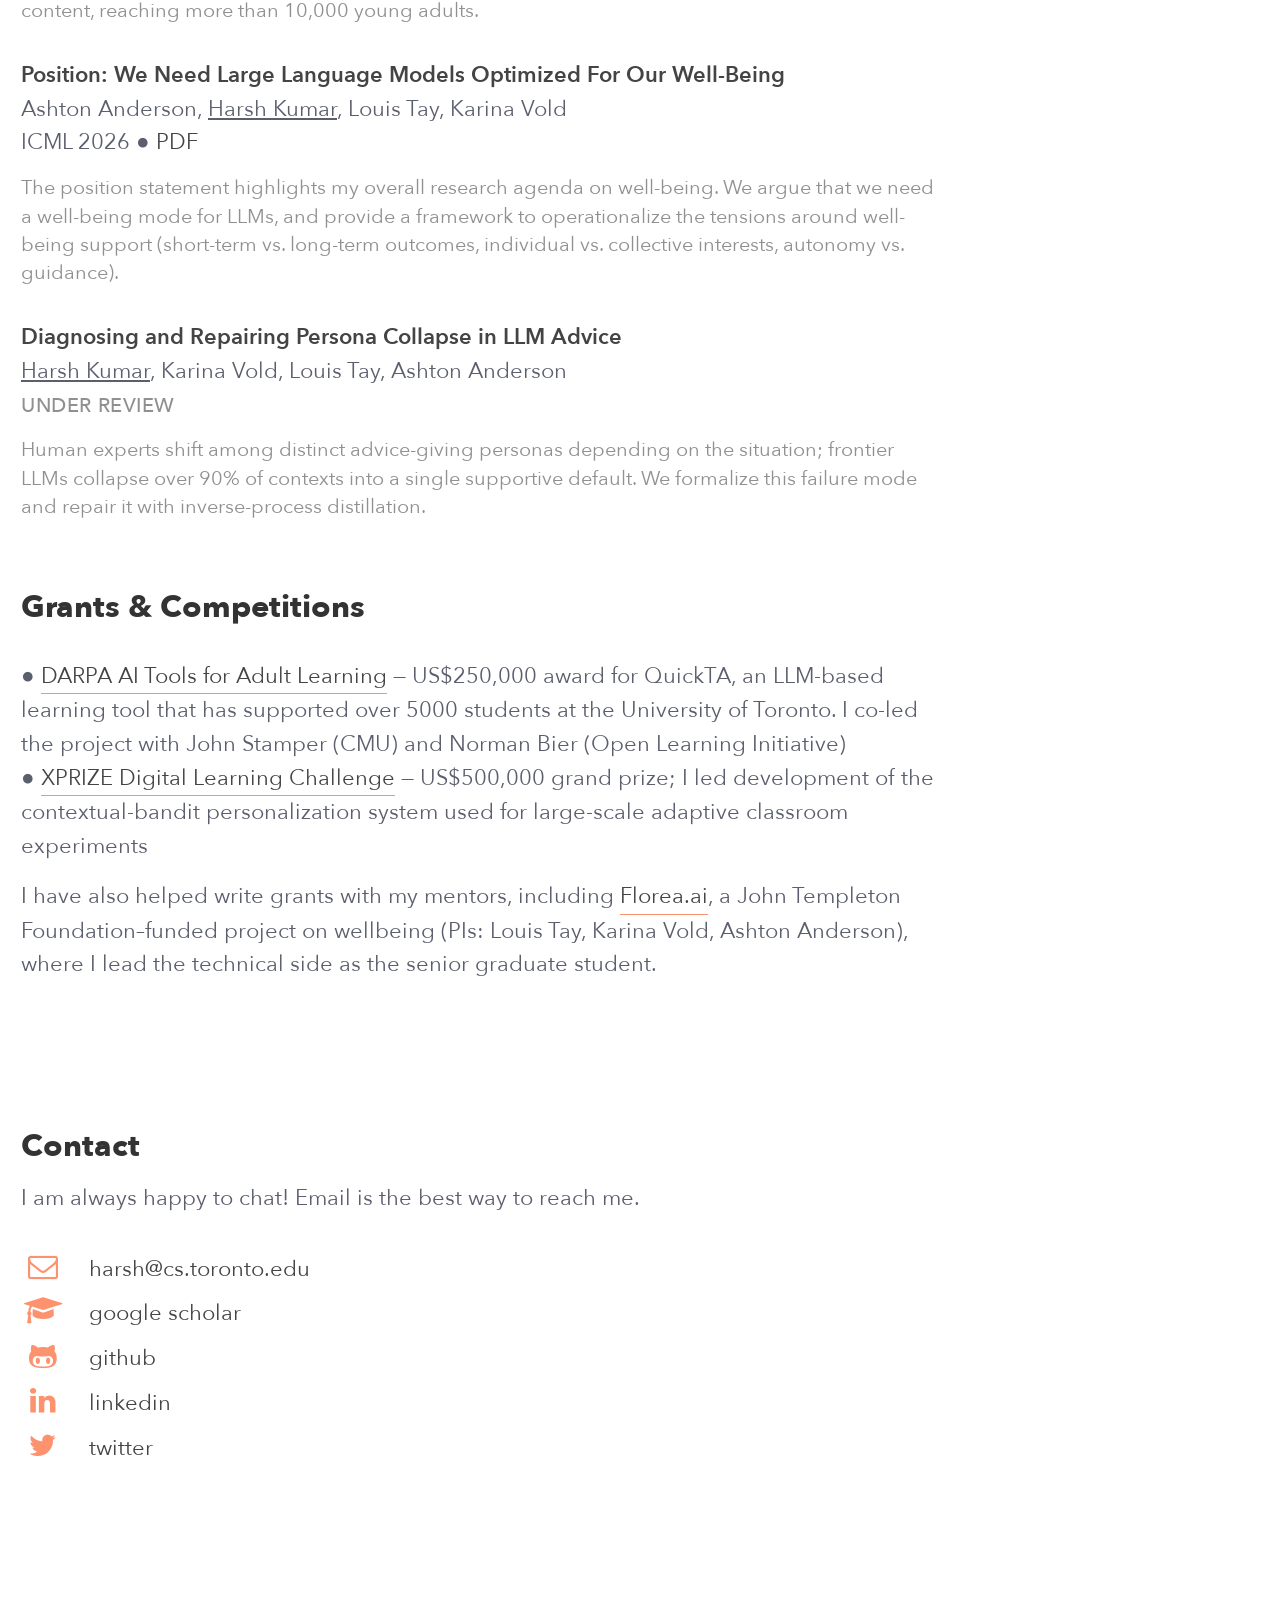
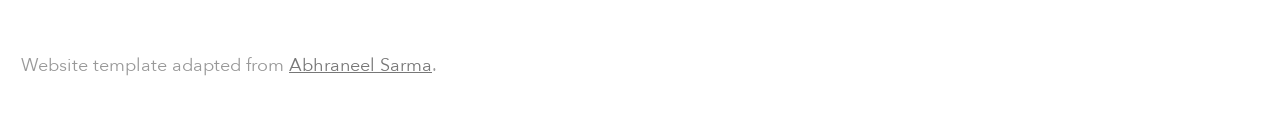
==== commit c3006652: "Restore AIES 2026 news item and paper entry (dropped by accidental revert in previous commit)" ====
--- a/index.html
+++ b/index.html
@@ -125,7 +125,8 @@
 						<h2 class="section-title">News</h2>
 						<ul class="news">
 							<!-- TODO: confirm dates and links for 2026 items -->
-							<li><span class="news-date">Jul 2026</span> &mdash; I am attending ICML 2026 in Seoul to present our position paper, <a class="ref-link" href="https://icml.cc/virtual/2026/poster/67178" target="_blank" rel="noopener"><i>We Need Large Language Models Optimized For Our Well-Being</i></a>. Say hi if you are around!</li>
+							<li><span class="news-date">Jul 2026</span> &mdash; <i>A Taxonomy of AI Value Alignment: Subproblems, Approaches, and Limitations</i> (with Daniel R. Harris, Karina Vold, and Ashton Anderson) was accepted to AIES 2026.</li>
+							<li><span class="news-date">Jul 2026</span> &mdash; I presented our position paper, <a class="ref-link" href="https://icml.cc/virtual/2026/poster/67178" target="_blank" rel="noopener"><i>We Need Large Language Models Optimized For Our Well-Being</i></a>, at ICML 2026 in Seoul.</li>
 							<li><span class="news-date">Apr 2026</span> &mdash; Two papers at CHI 2026: <a class="ref-link" href="https://dl.acm.org/doi/10.1145/3772318.3791233" target="_blank" rel="noopener">When AI Gives Advice</a> (on AI vs. human responses to wellbeing advice-seeking) and <a class="ref-link" href="https://dl.acm.org/doi/10.1145/3772318.3791796" target="_blank" rel="noopener">LLM Use and Critical Thinking under Time Constraints</a> (led by Jiayin Zhi, with Mina Lee), the latter covered by <a class="ref-link" href="https://www.sciencenews.org/article/ai-timing-critical-thinking-study" target="_blank" rel="noopener">Science News</a>.</li>
 							<li><span class="news-date">Apr 2025</span> &mdash; <a class="ref-link" href="https://aka.ms/llms-for-math" target="_blank" rel="noopener">Math Education with LLMs</a> was accepted to AIED 2025.</li>
 							<li><span class="news-date">Mar 2025</span> &mdash; <a class="ref-link" href="https://arxiv.org/abs/2410.03703" target="_blank" rel="noopener">Human Creativity in the Age of LLMs</a> received an Honorable Mention award at CHI 2025. I also discussed the work on the <a class="ref-link" href="https://cat.xula.edu/food/conversation-121/" target="_blank" rel="noopener">Teaching, Learning, and Everything Else</a> podcast, and it was covered by <a class="ref-link" href="https://techxplore.com/news/2024-10-explores-impact-llms-human-creativity.html" target="_blank" rel="noopener">TechXplore</a>.</li>
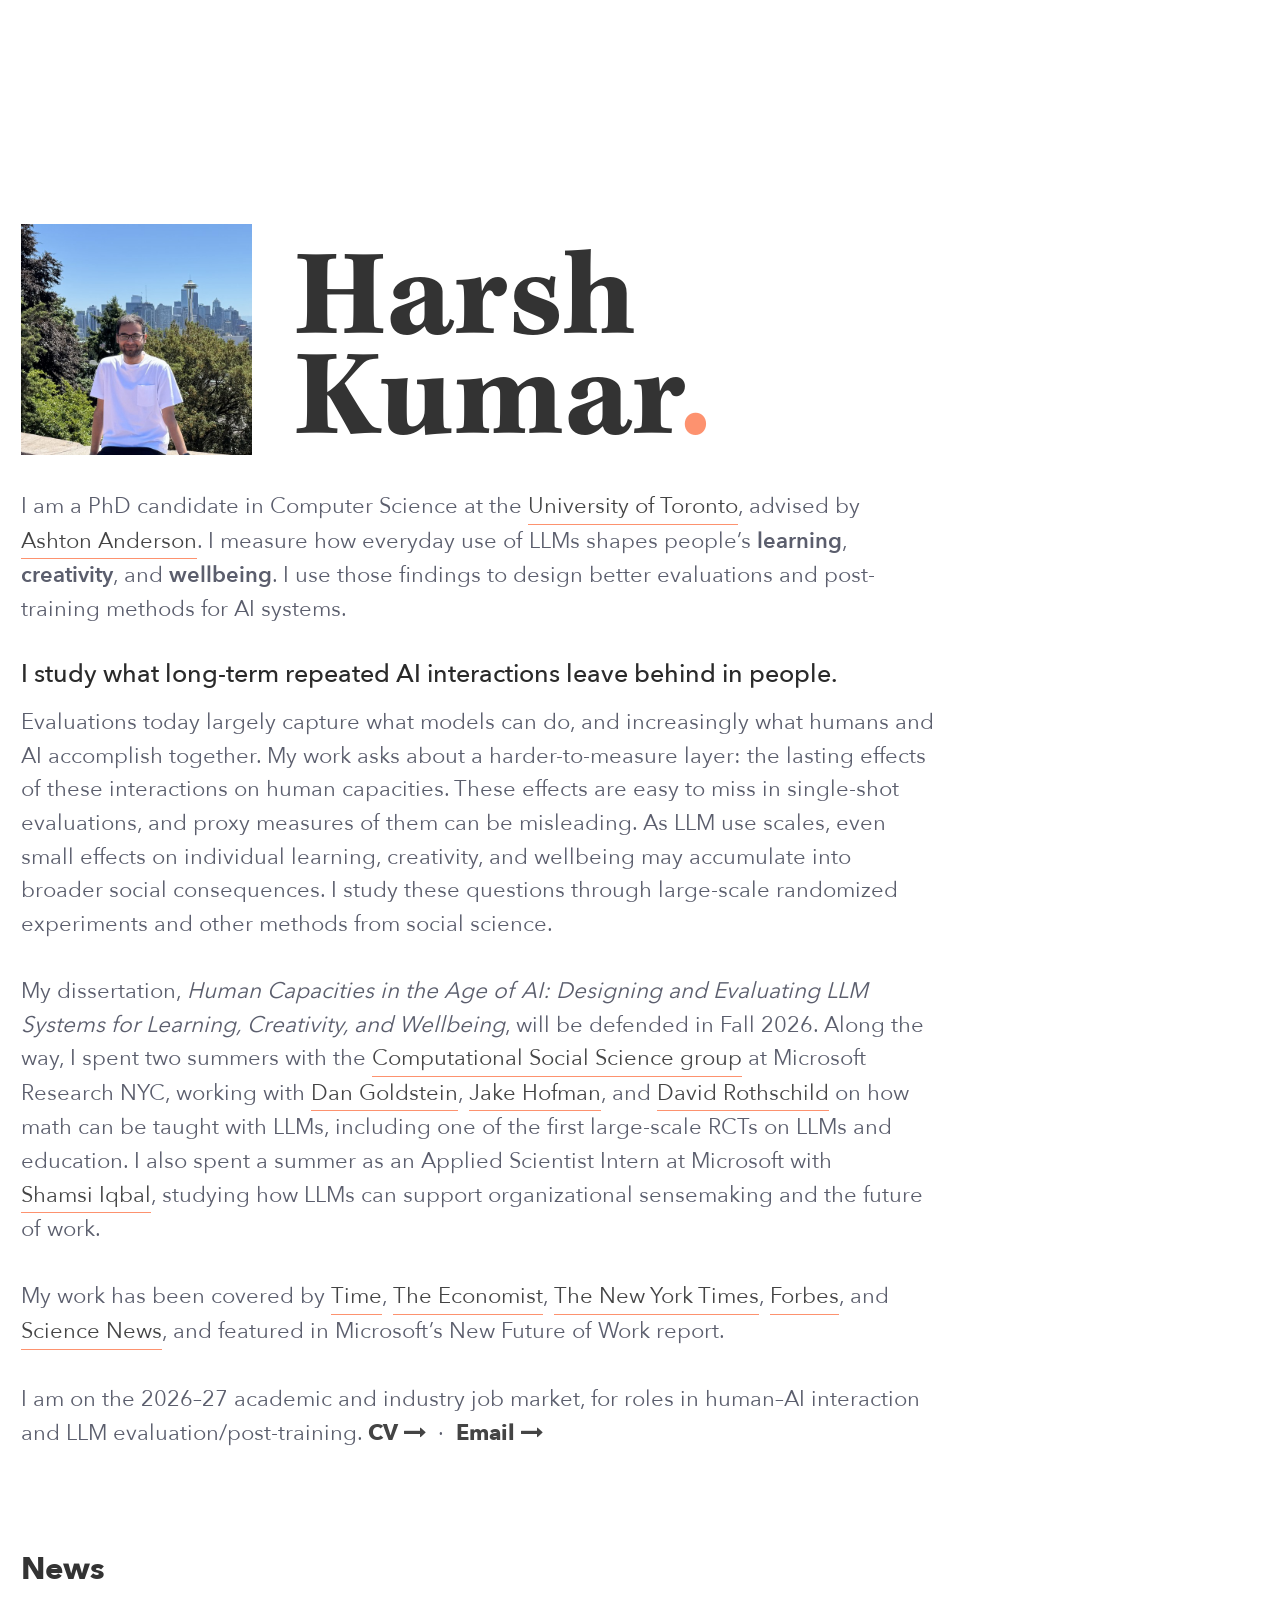
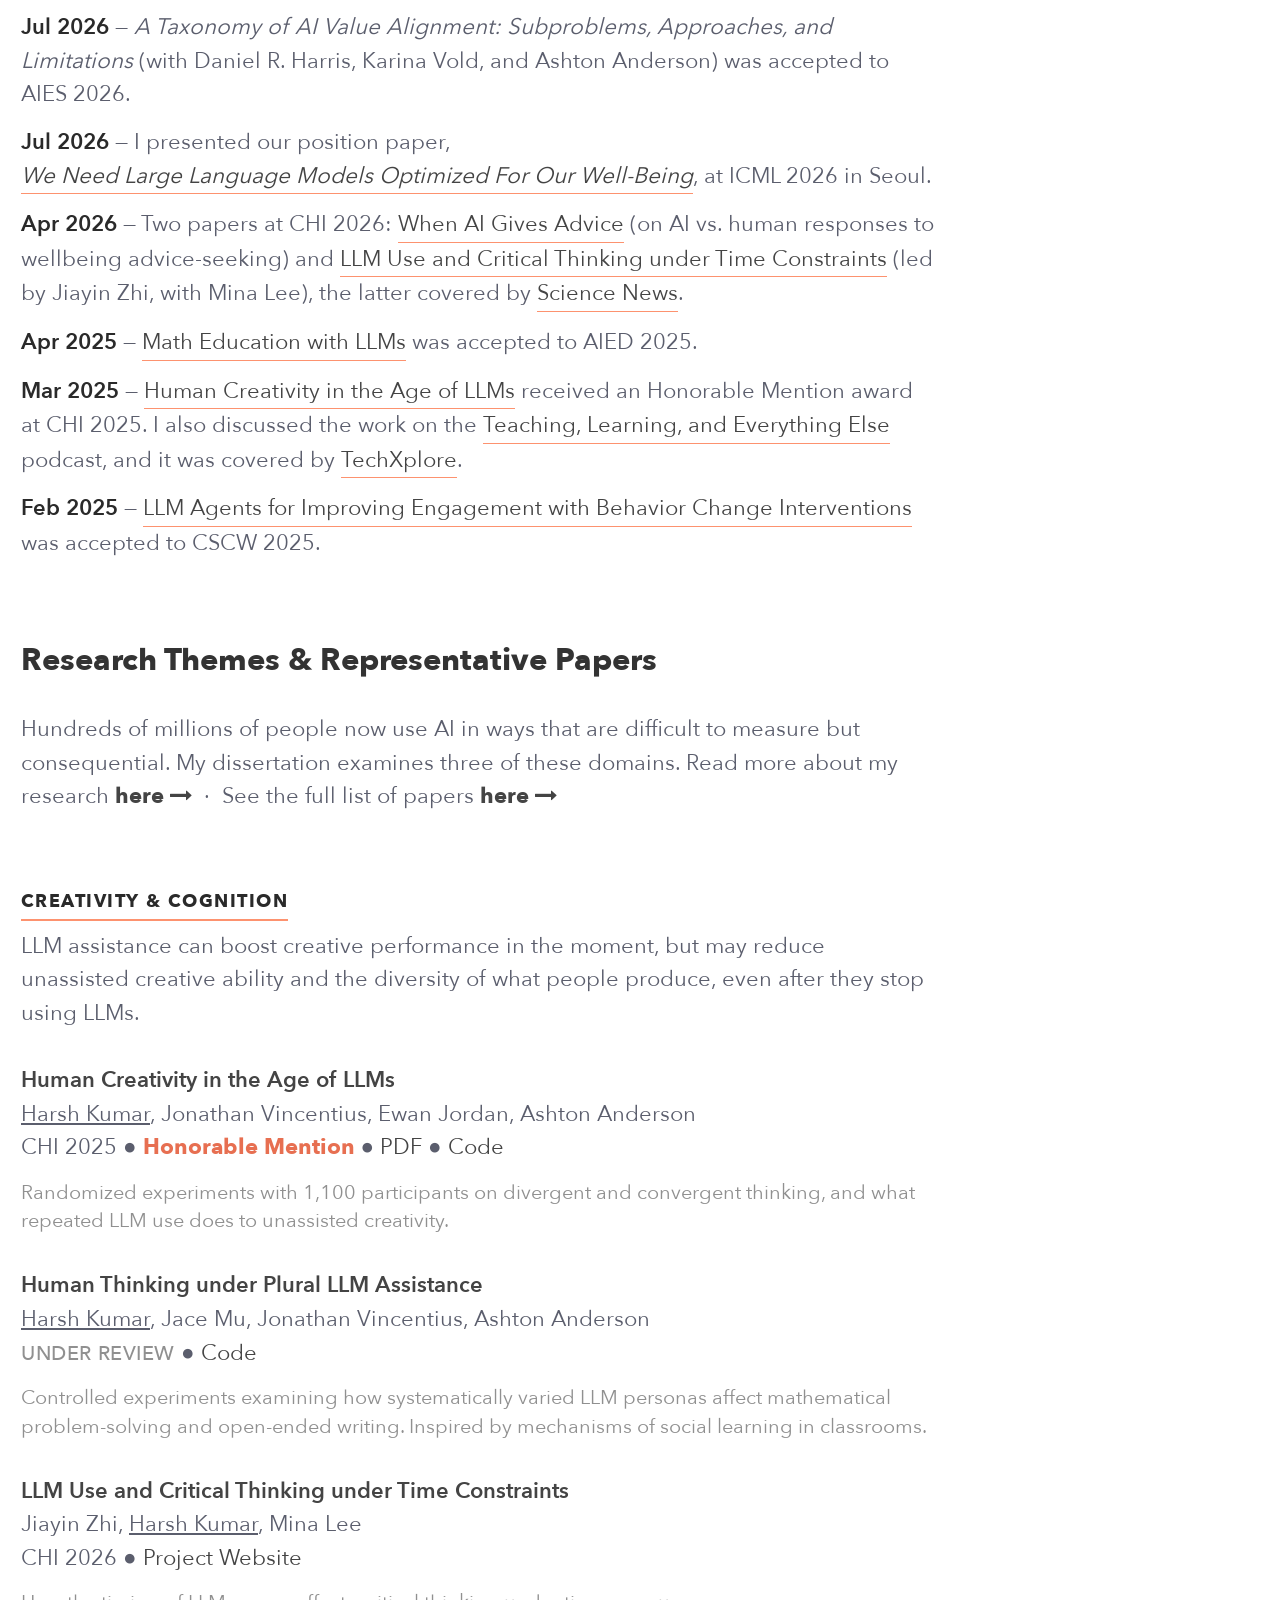
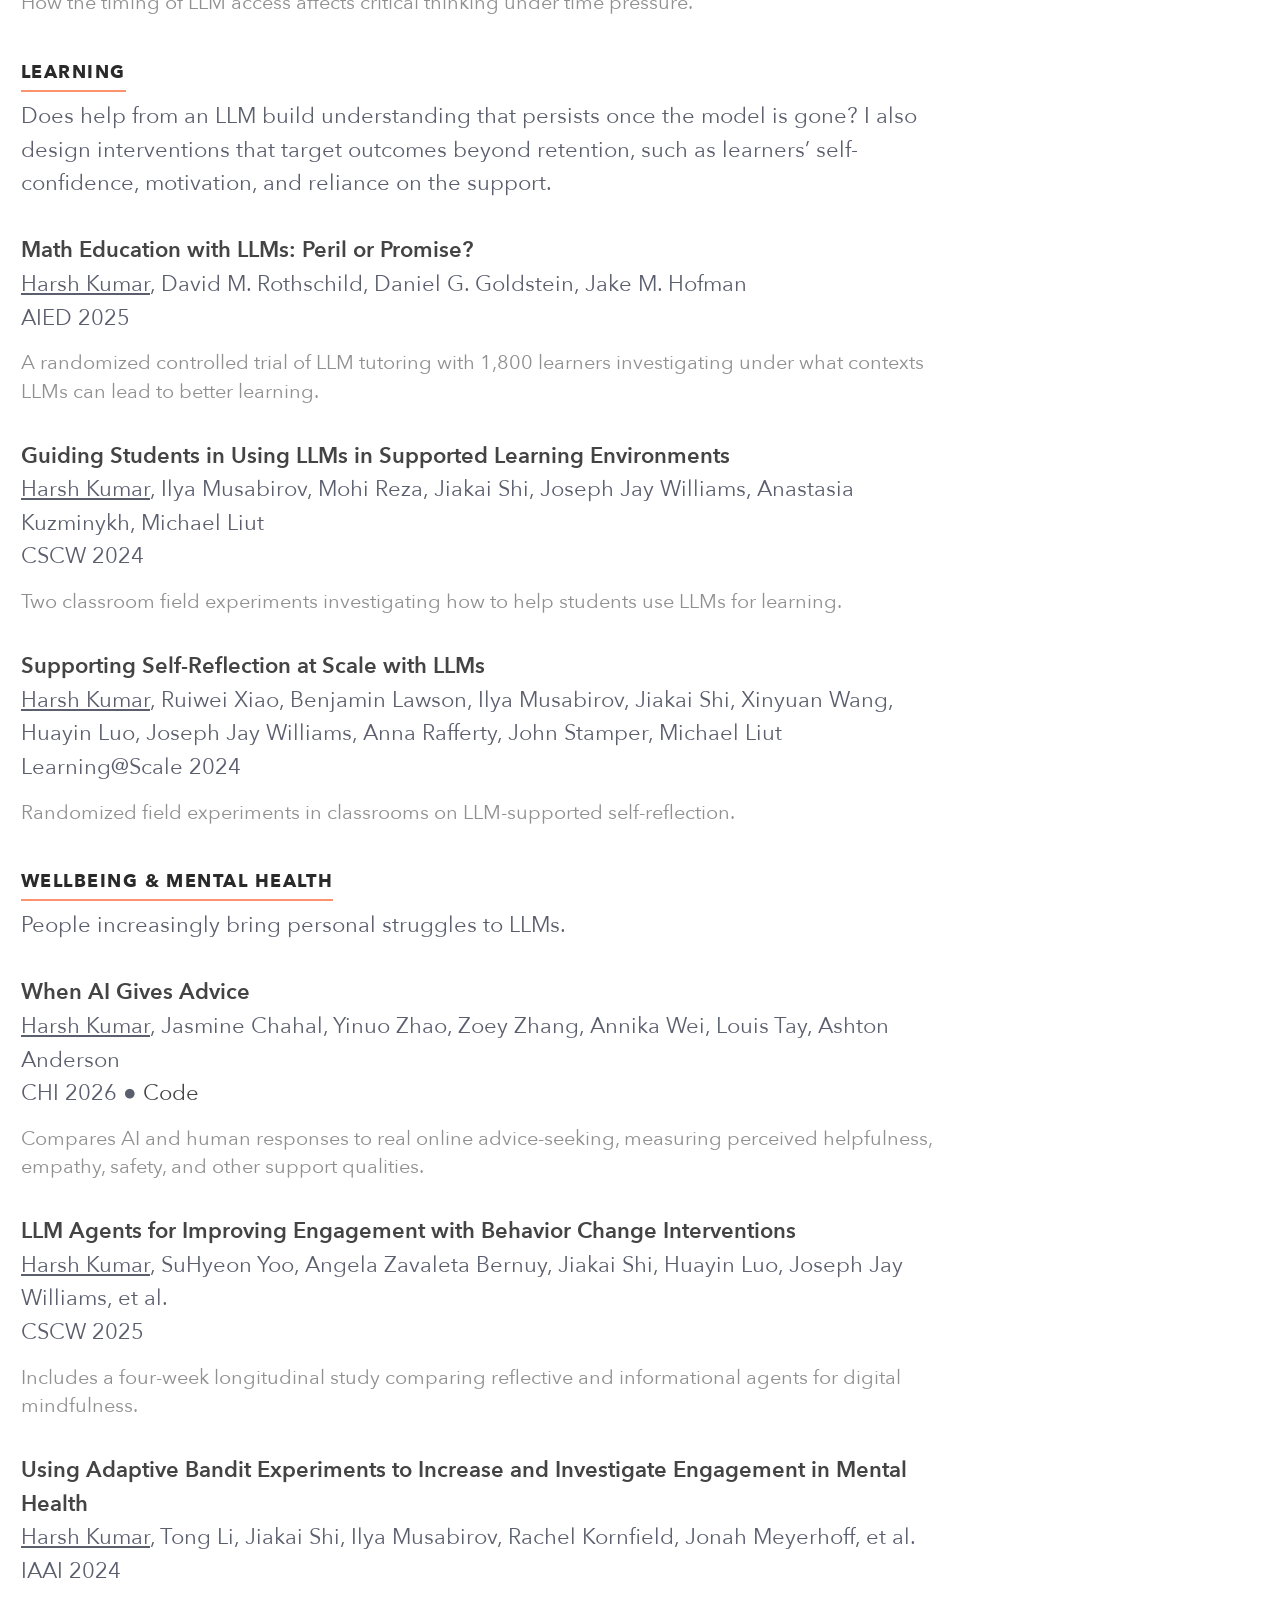
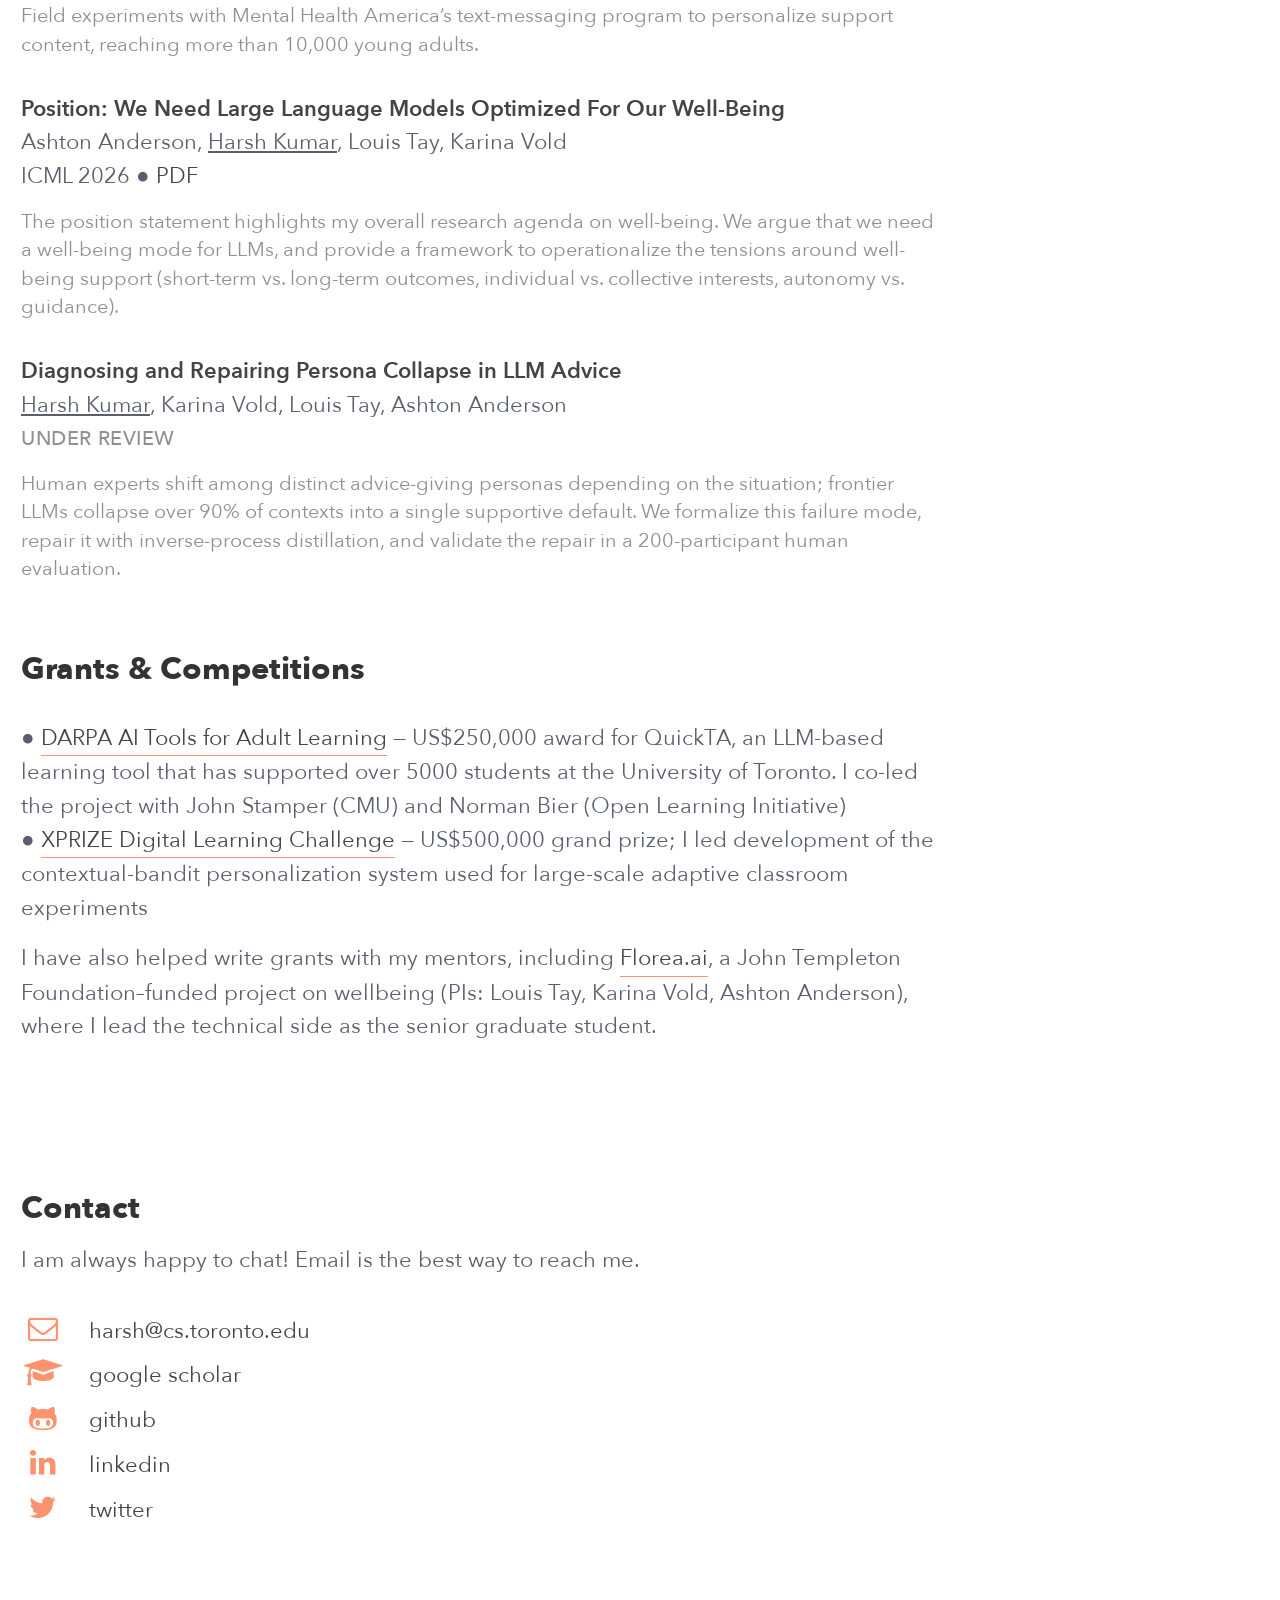
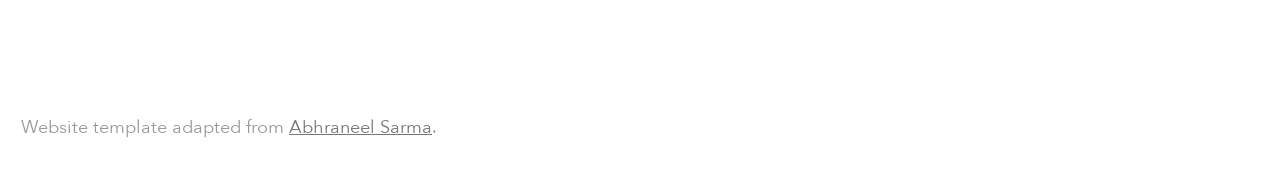
==== commit 955ca733: "Sharpen positioning: single-shot/proxy eval framing and post-training repair loop - index: 'I measur" ====
--- a/index.html
+++ b/index.html
@@ -72,7 +72,7 @@
 							I am a PhD candidate in Computer Science at the
 							<a class="ref-link" href="https://www.utoronto.ca/" target="_blank" rel="noopener">University of Toronto</a>,
 							advised by <a class="ref-link" href="https://www.cs.toronto.edu/~ashton/" target="_blank" rel="noopener">Ashton Anderson</a>.
-							I study how everyday use of LLMs shapes people&rsquo;s <b>learning</b>,
+							I measure how everyday use of LLMs shapes people&rsquo;s <b>learning</b>,
 							<b>creativity</b>, and <b>wellbeing</b>.
 							I use those findings to design better evaluations and post-training methods for AI systems.
 						</p>
@@ -81,8 +81,9 @@
 
 						<p class="margin-top-xs intro">
 							Evaluations today largely capture what models can do, and increasingly what humans
-							and AI accomplish together. My work asks about another harder-to-measure layer, regarding
+							and AI accomplish together. My work asks about a harder-to-measure layer:
 							the lasting effects of these interactions on human capacities.
+							These effects are easy to miss in single-shot evaluations, and proxy measures of them can be misleading.
 							As LLM use scales, even small effects on individual learning, creativity, and wellbeing
 							may accumulate into broader social consequences. I study these questions through
 							large-scale randomized experiments and other methods from social science.
@@ -242,7 +243,7 @@
 							<span class="authors"><span class="self">Harsh Kumar</span>, Karina Vold, Louis Tay, Ashton Anderson</span><br>
 							<span class="venue"><span class="paper-type">under review</span></span>
 						</p>
-						<p class="annotation">Human experts shift among distinct advice-giving personas depending on the situation; frontier LLMs collapse over 90% of contexts into a single supportive default. We formalize this failure mode and repair it with inverse-process distillation.</p>
+						<p class="annotation">Human experts shift among distinct advice-giving personas depending on the situation; frontier LLMs collapse over 90% of contexts into a single supportive default. We formalize this failure mode, repair it with inverse-process distillation, and validate the repair in a 200-participant human evaluation.</p>
 					</div>
 				</div>
 			</div>
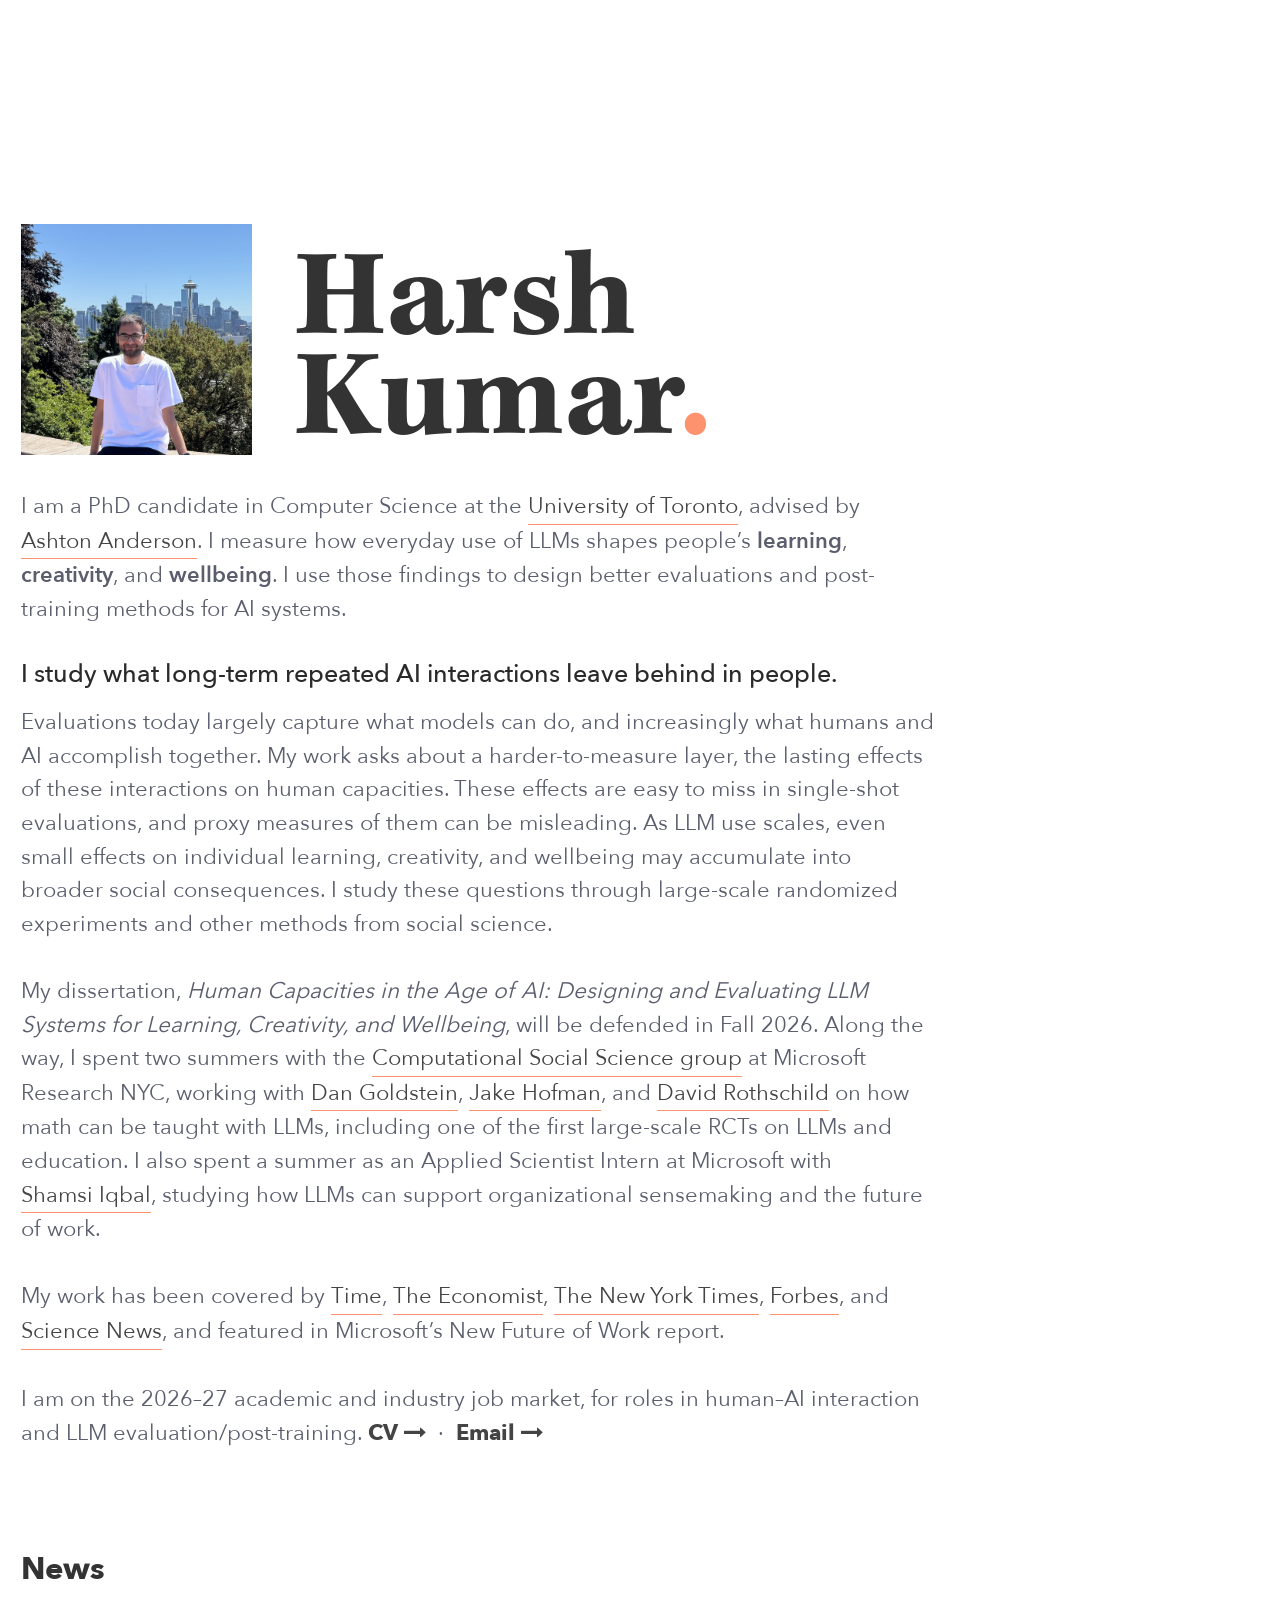
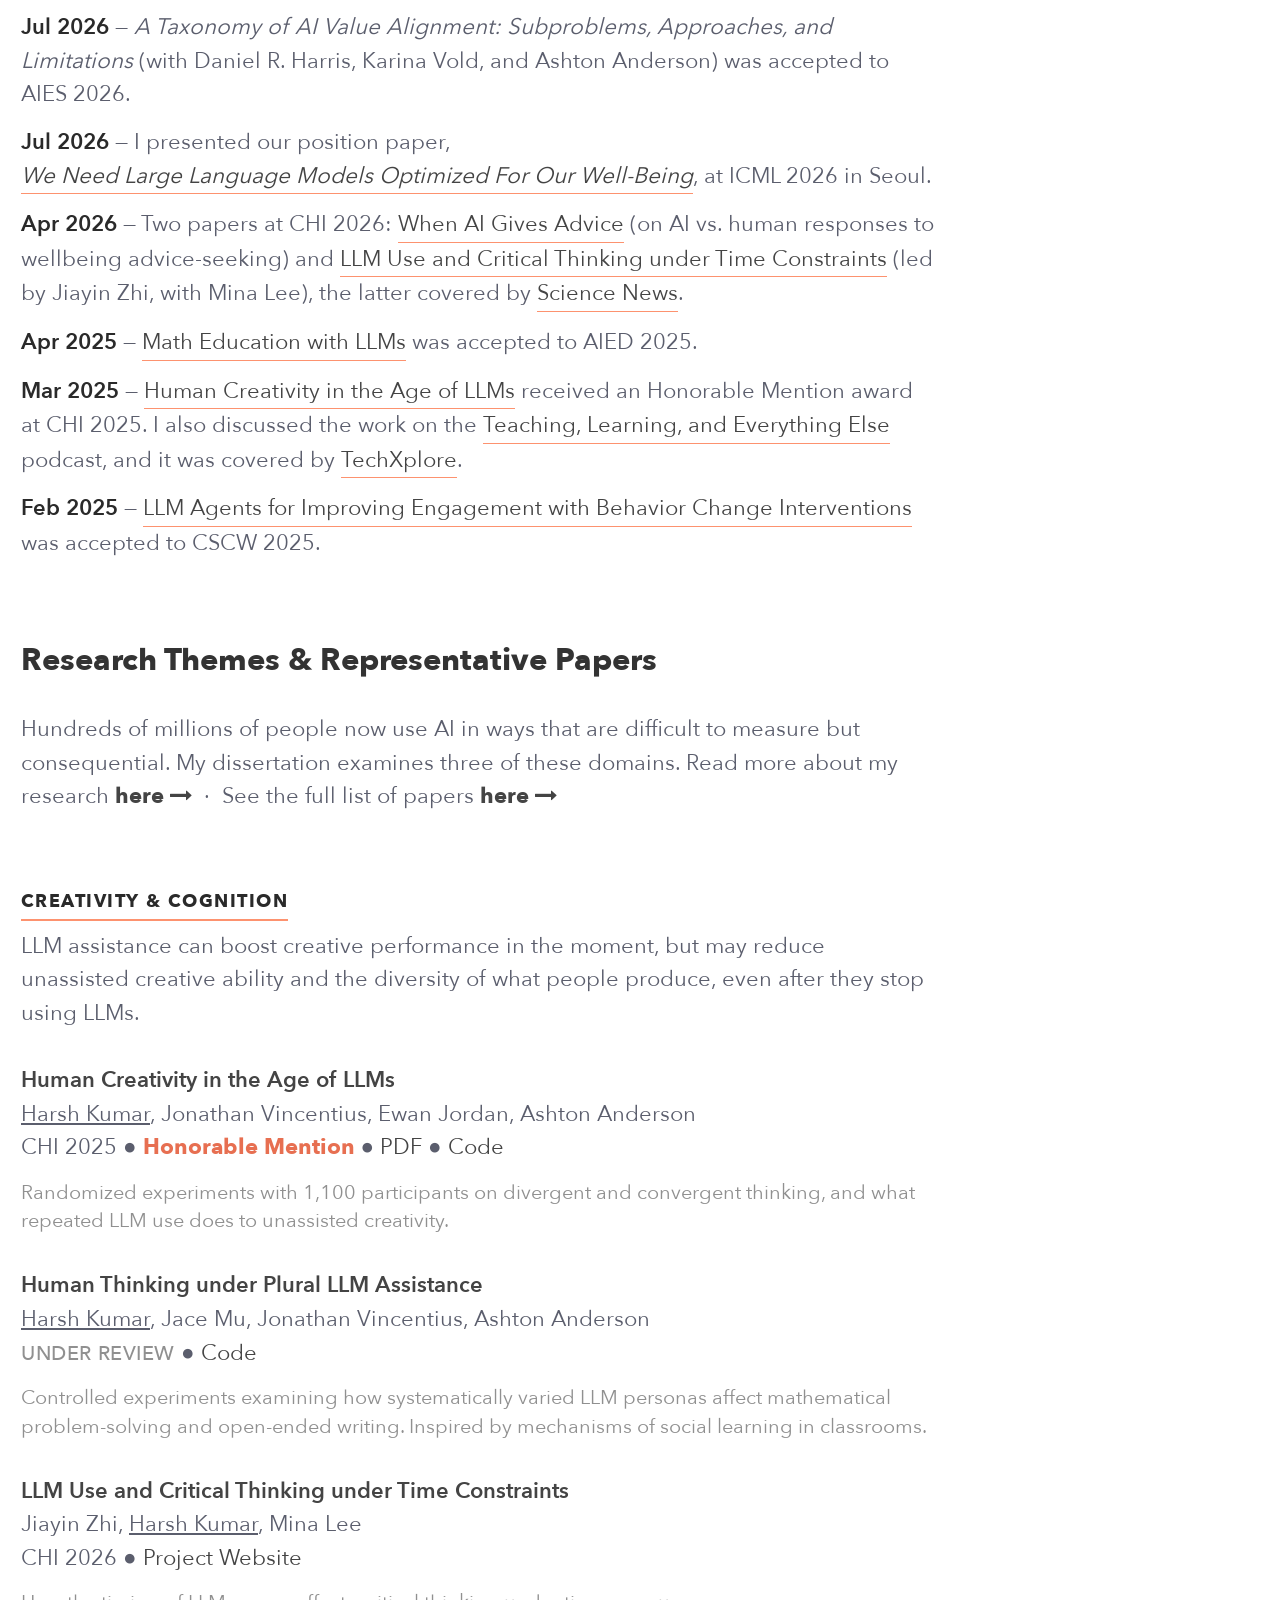
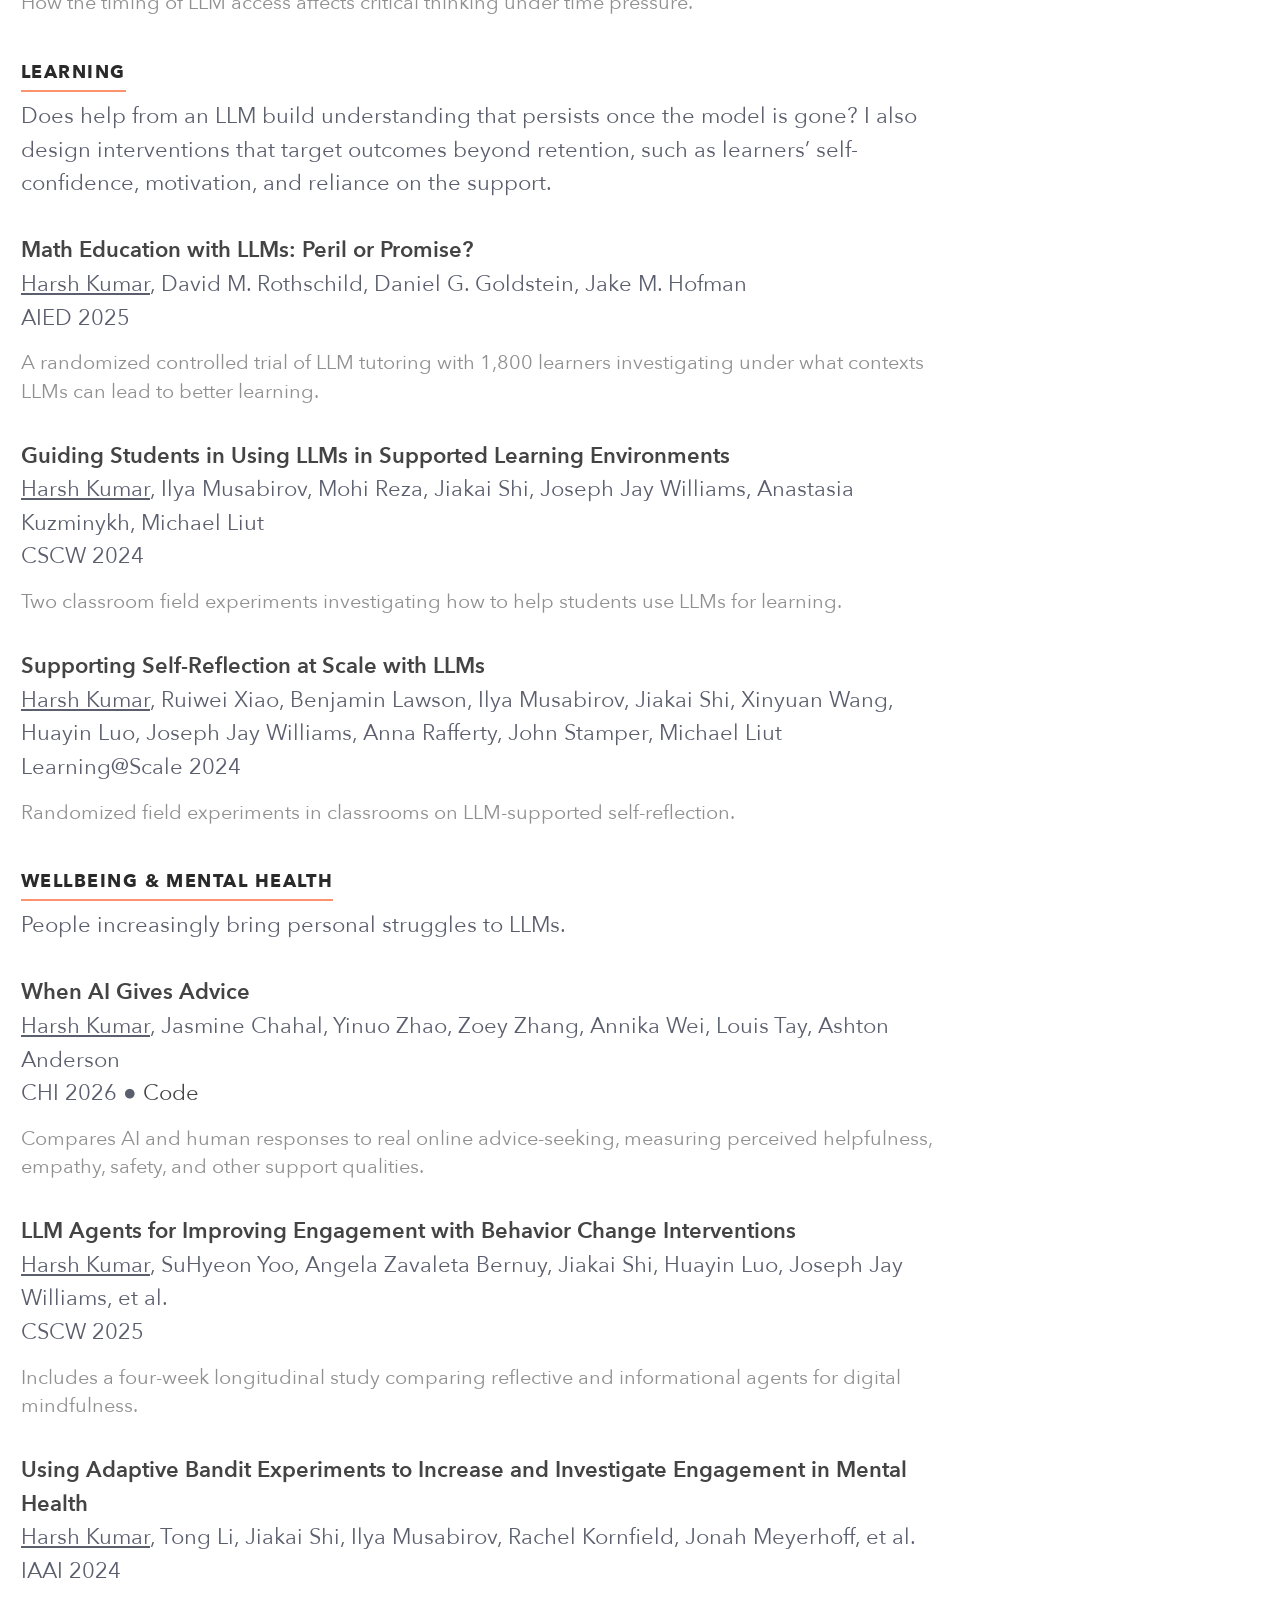
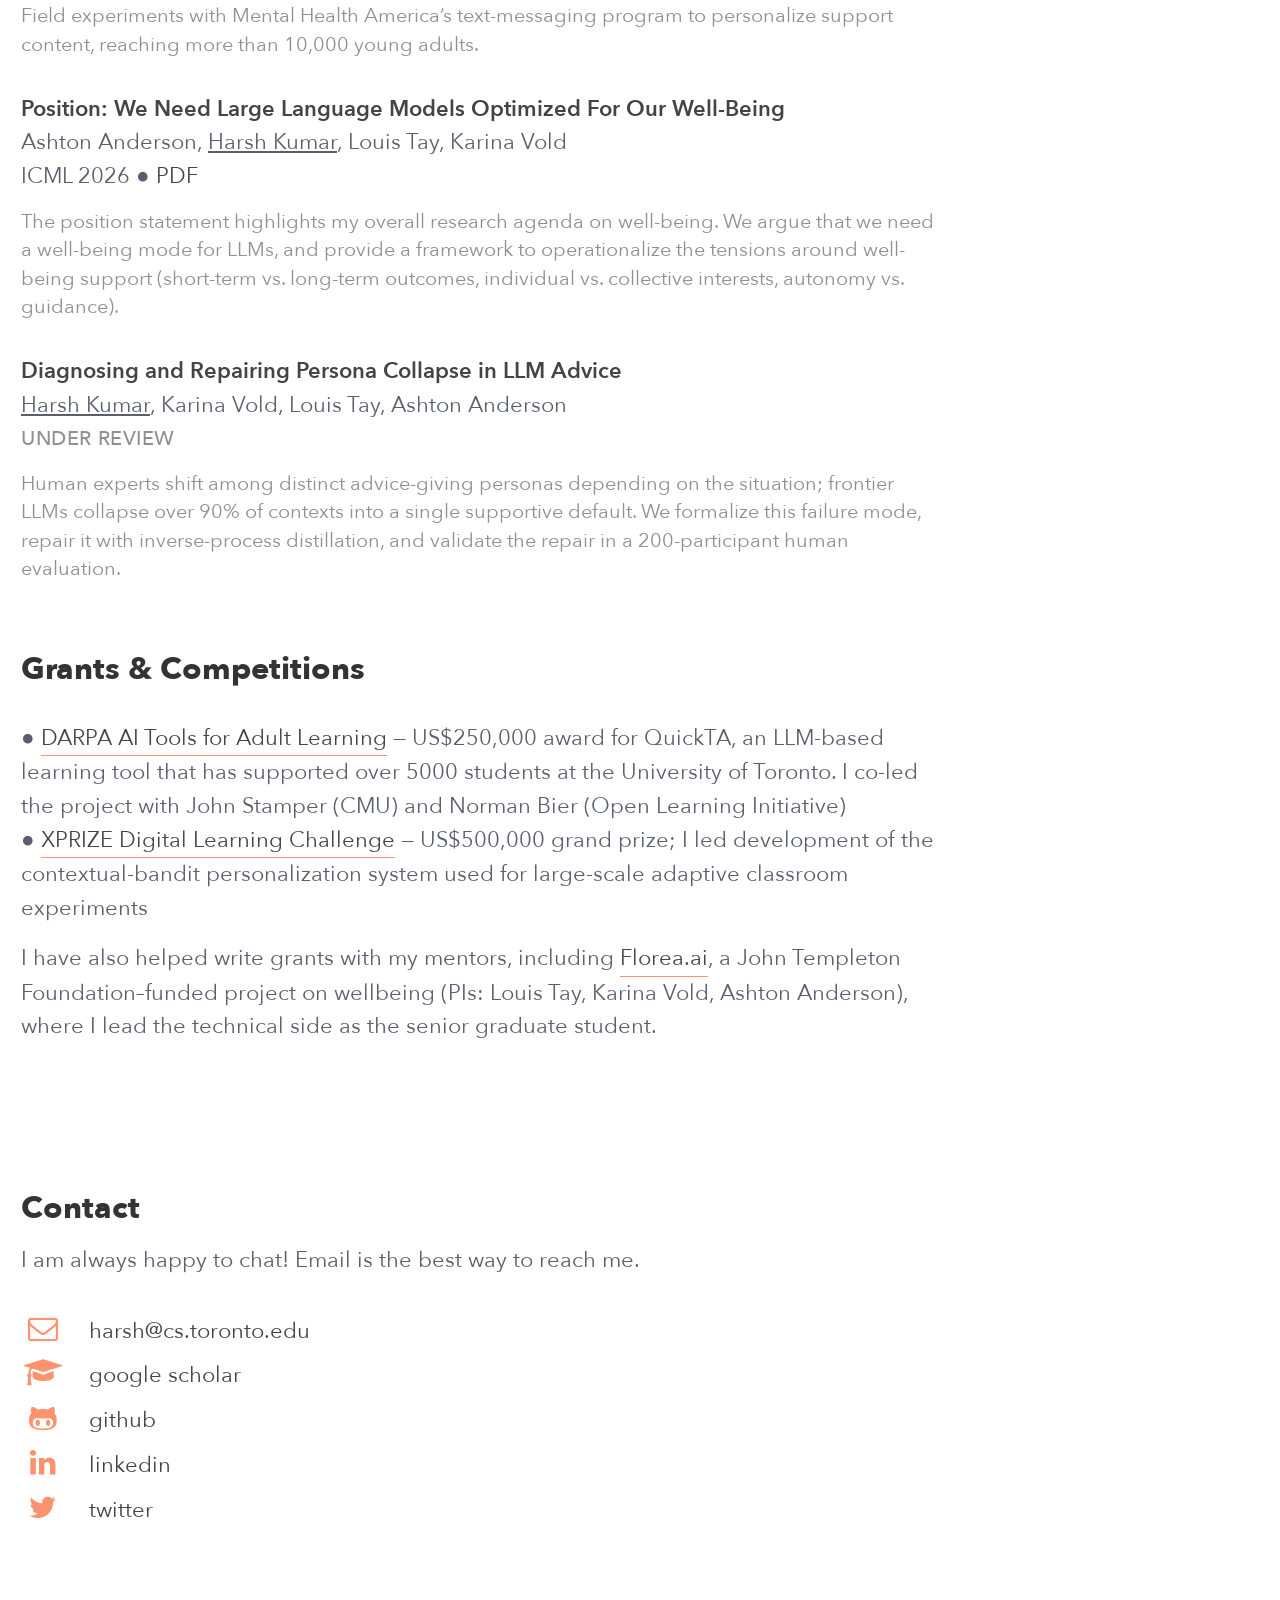
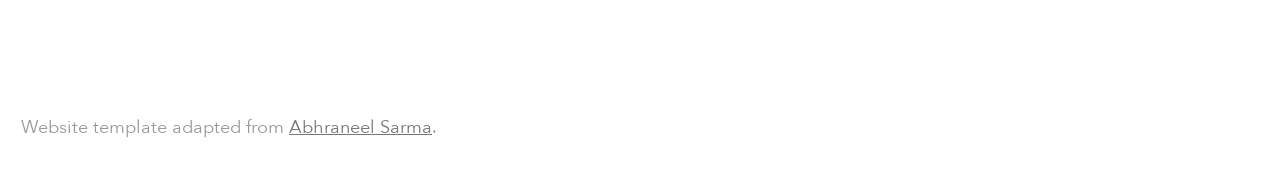
==== commit 492b9f57: "Soften punctuation in new copy: comma instead of colon on index, split wellbeing sentence on researc" ====
--- a/index.html
+++ b/index.html
@@ -81,7 +81,7 @@
 
 						<p class="margin-top-xs intro">
 							Evaluations today largely capture what models can do, and increasingly what humans
-							and AI accomplish together. My work asks about a harder-to-measure layer:
+							and AI accomplish together. My work asks about a harder-to-measure layer,
 							the lasting effects of these interactions on human capacities.
 							These effects are easy to miss in single-shot evaluations, and proxy measures of them can be misleading.
 							As LLM use scales, even small effects on individual learning, creativity, and wellbeing
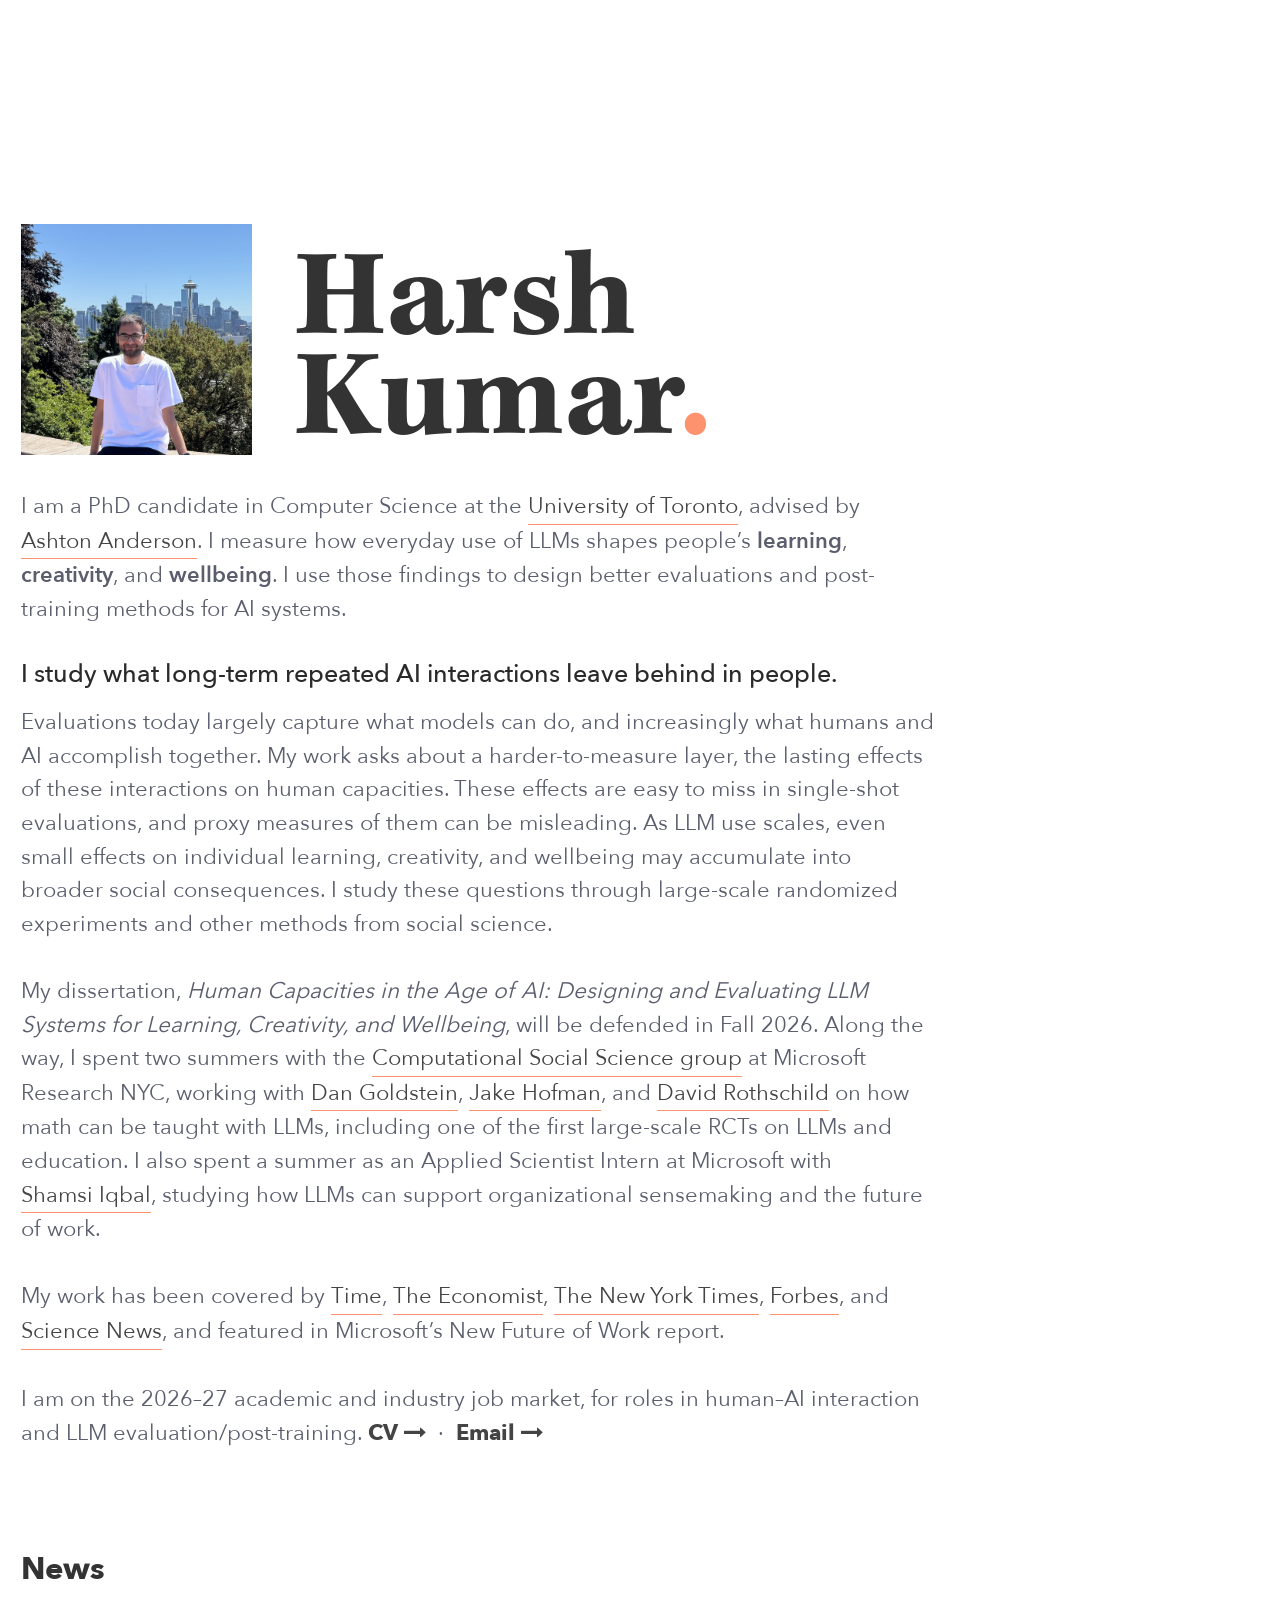
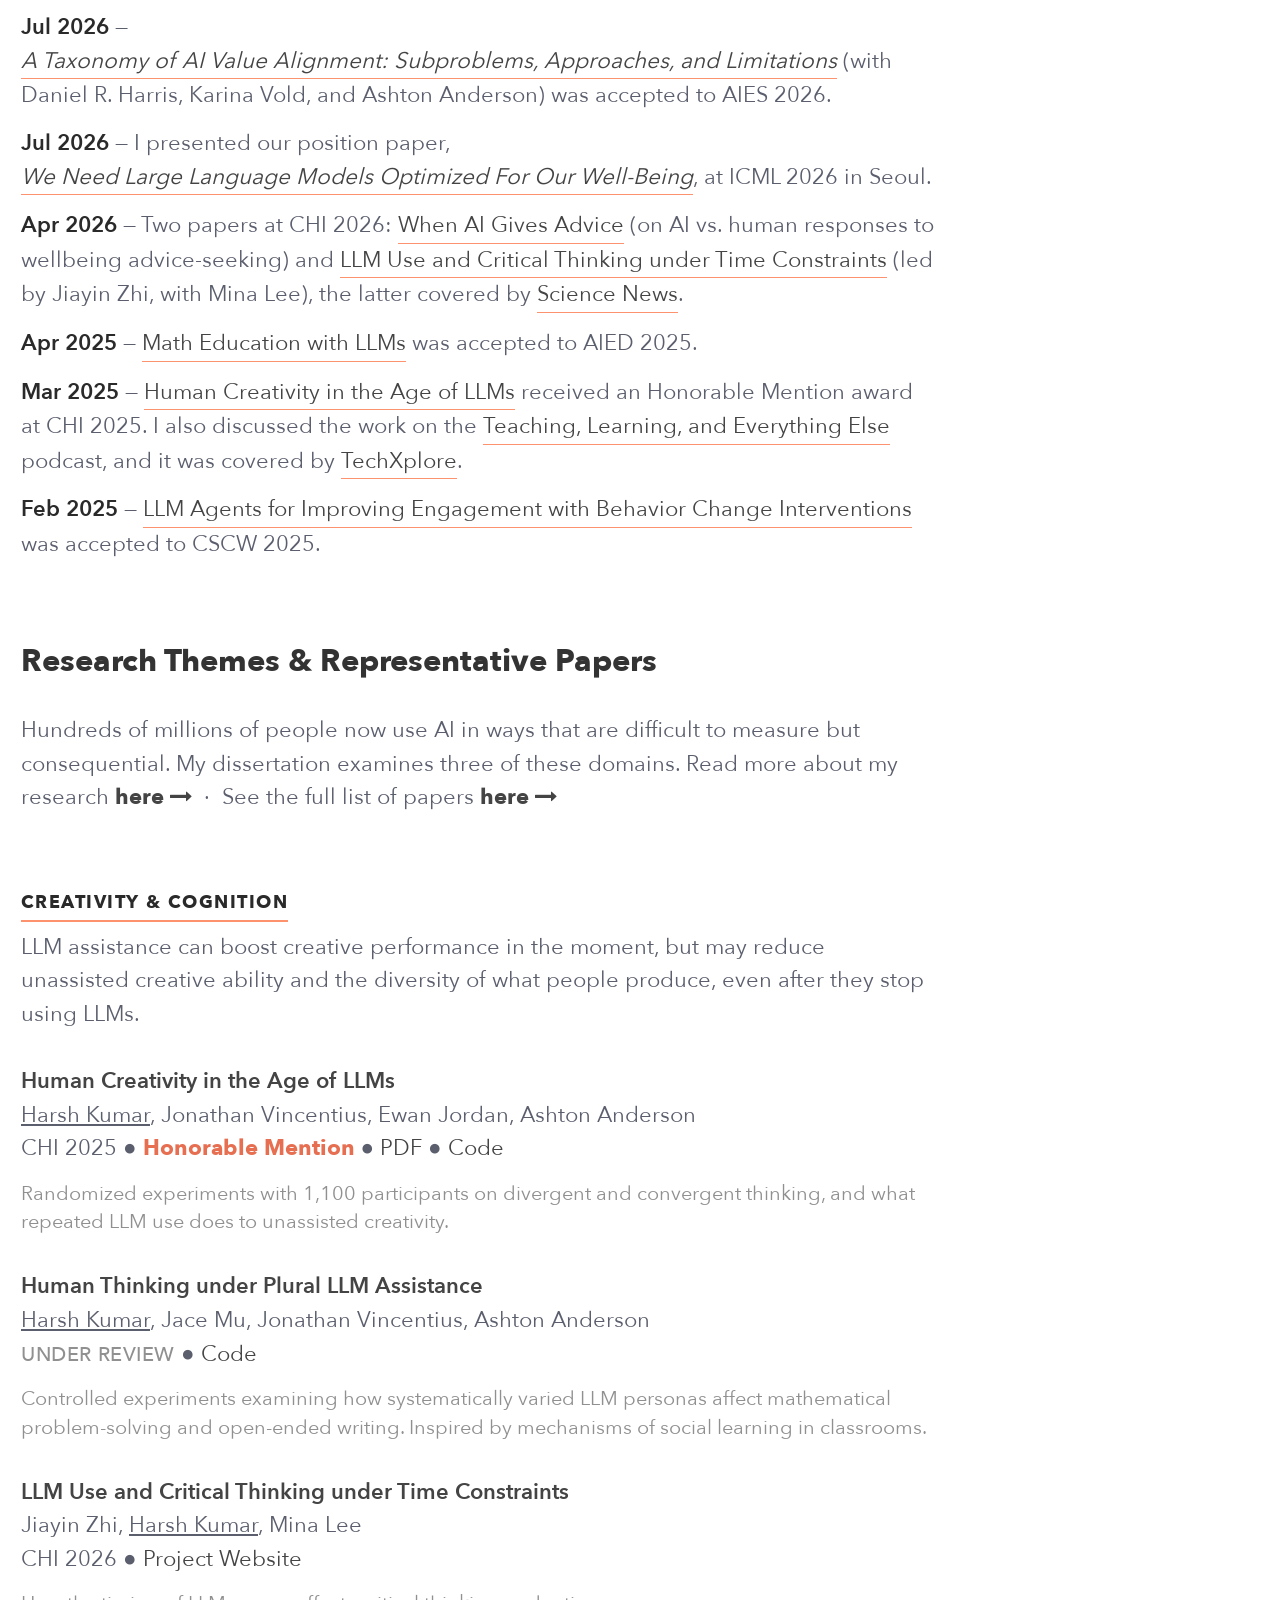
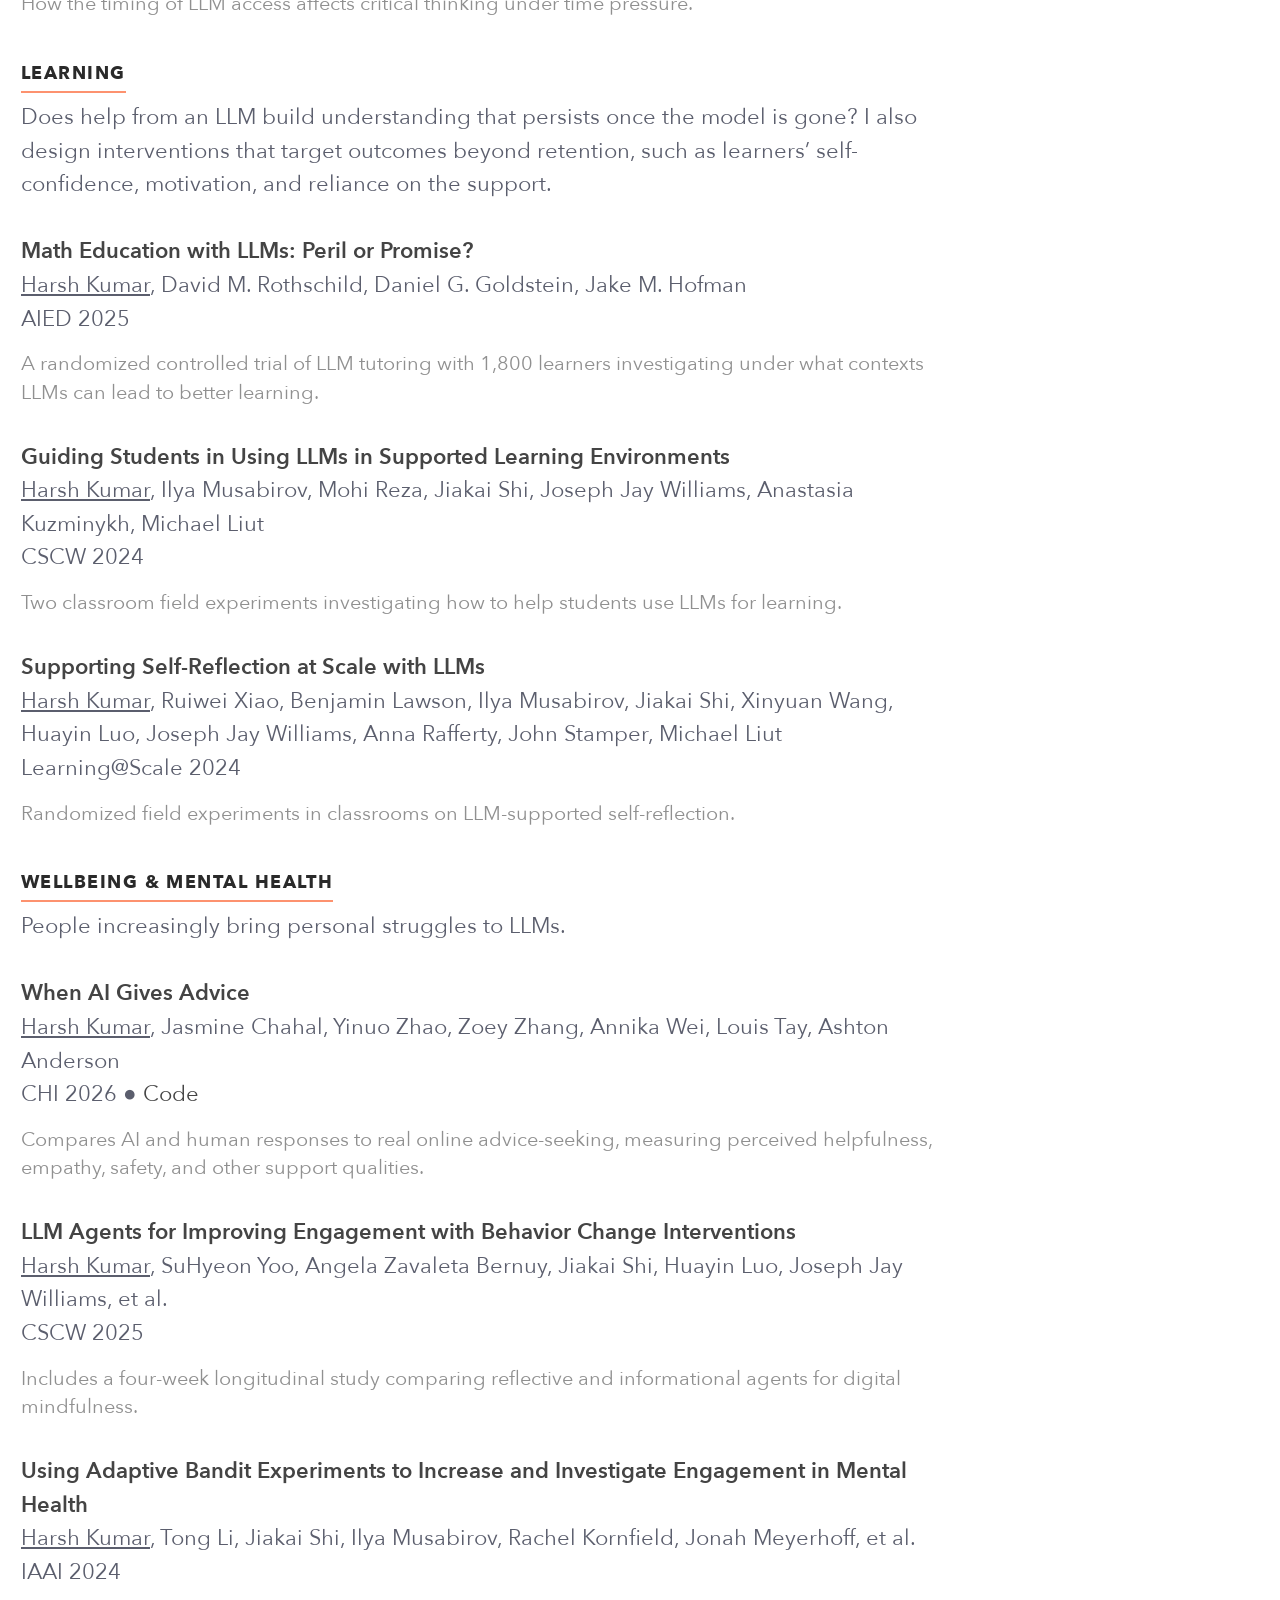
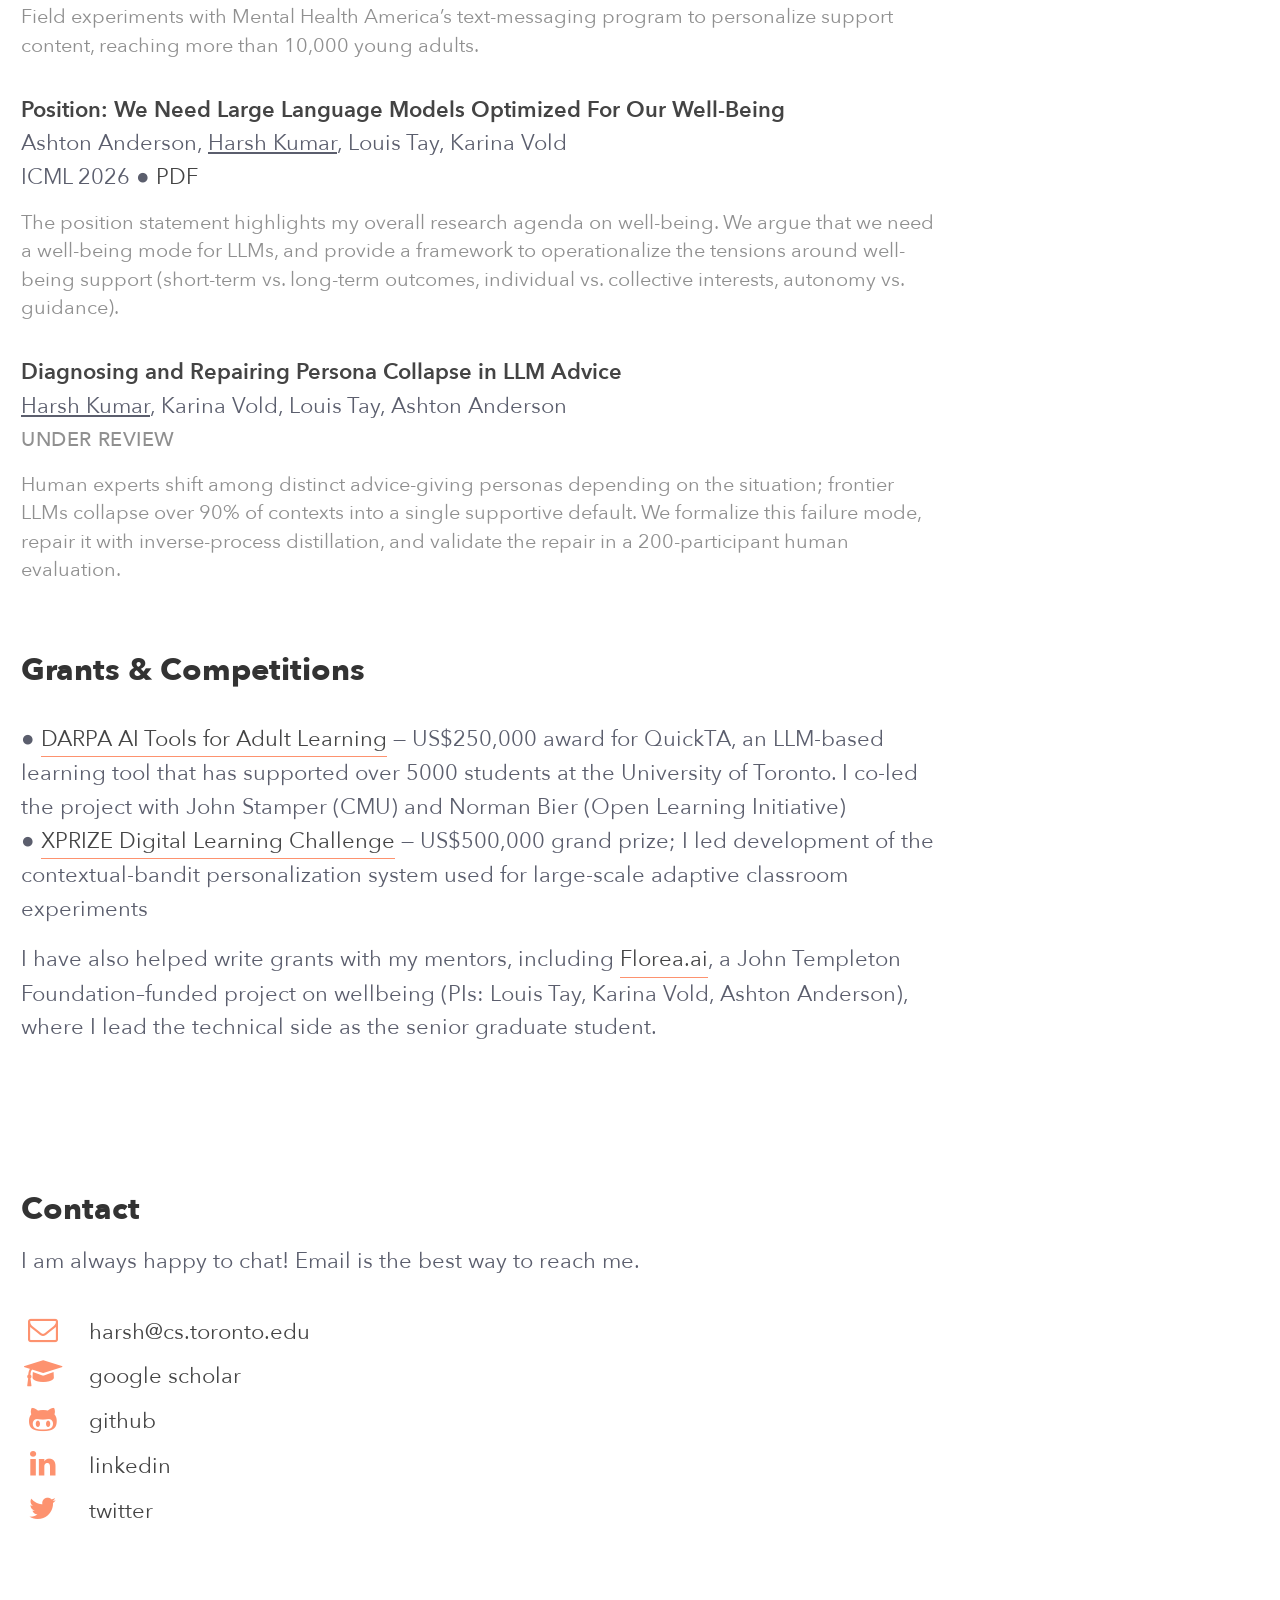
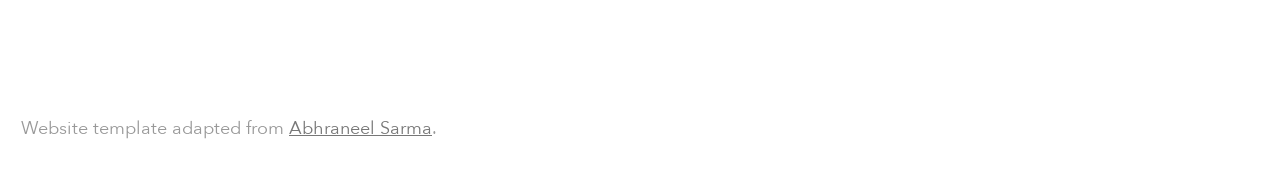
==== commit 2415419e: "Link AIES 2026 value alignment paper to PhilArchive preprint in News and Papers" ====
--- a/index.html
+++ b/index.html
@@ -126,7 +126,7 @@
 						<h2 class="section-title">News</h2>
 						<ul class="news">
 							<!-- TODO: confirm dates and links for 2026 items -->
-							<li><span class="news-date">Jul 2026</span> &mdash; <i>A Taxonomy of AI Value Alignment: Subproblems, Approaches, and Limitations</i> (with Daniel R. Harris, Karina Vold, and Ashton Anderson) was accepted to AIES 2026.</li>
+							<li><span class="news-date">Jul 2026</span> &mdash; <a class="ref-link" href="https://philarchive.org/archive/HARATO-30" target="_blank" rel="noopener"><i>A Taxonomy of AI Value Alignment: Subproblems, Approaches, and Limitations</i></a> (with Daniel R. Harris, Karina Vold, and Ashton Anderson) was accepted to AIES 2026.</li>
 							<li><span class="news-date">Jul 2026</span> &mdash; I presented our position paper, <a class="ref-link" href="https://icml.cc/virtual/2026/poster/67178" target="_blank" rel="noopener"><i>We Need Large Language Models Optimized For Our Well-Being</i></a>, at ICML 2026 in Seoul.</li>
 							<li><span class="news-date">Apr 2026</span> &mdash; Two papers at CHI 2026: <a class="ref-link" href="https://dl.acm.org/doi/10.1145/3772318.3791233" target="_blank" rel="noopener">When AI Gives Advice</a> (on AI vs. human responses to wellbeing advice-seeking) and <a class="ref-link" href="https://dl.acm.org/doi/10.1145/3772318.3791796" target="_blank" rel="noopener">LLM Use and Critical Thinking under Time Constraints</a> (led by Jiayin Zhi, with Mina Lee), the latter covered by <a class="ref-link" href="https://www.sciencenews.org/article/ai-timing-critical-thinking-study" target="_blank" rel="noopener">Science News</a>.</li>
 							<li><span class="news-date">Apr 2025</span> &mdash; <a class="ref-link" href="https://aka.ms/llms-for-math" target="_blank" rel="noopener">Math Education with LLMs</a> was accepted to AIED 2025.</li>
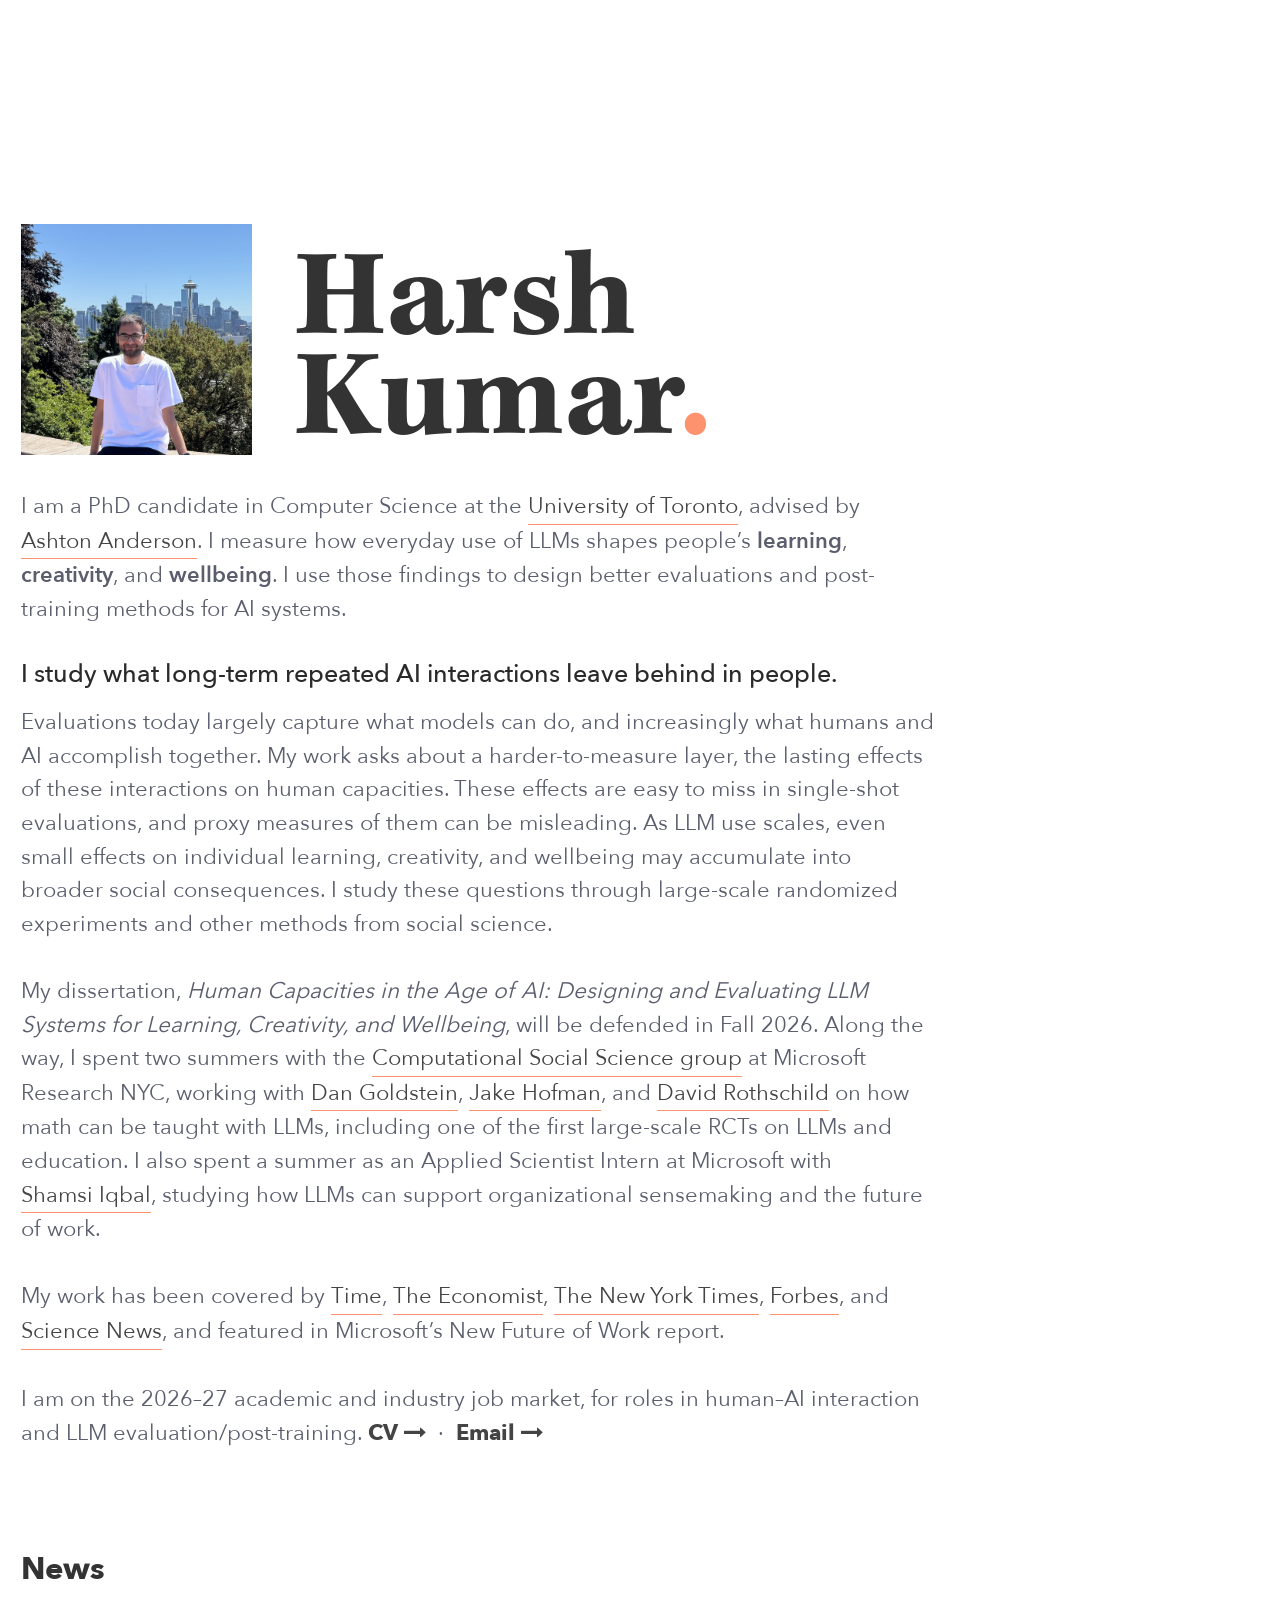
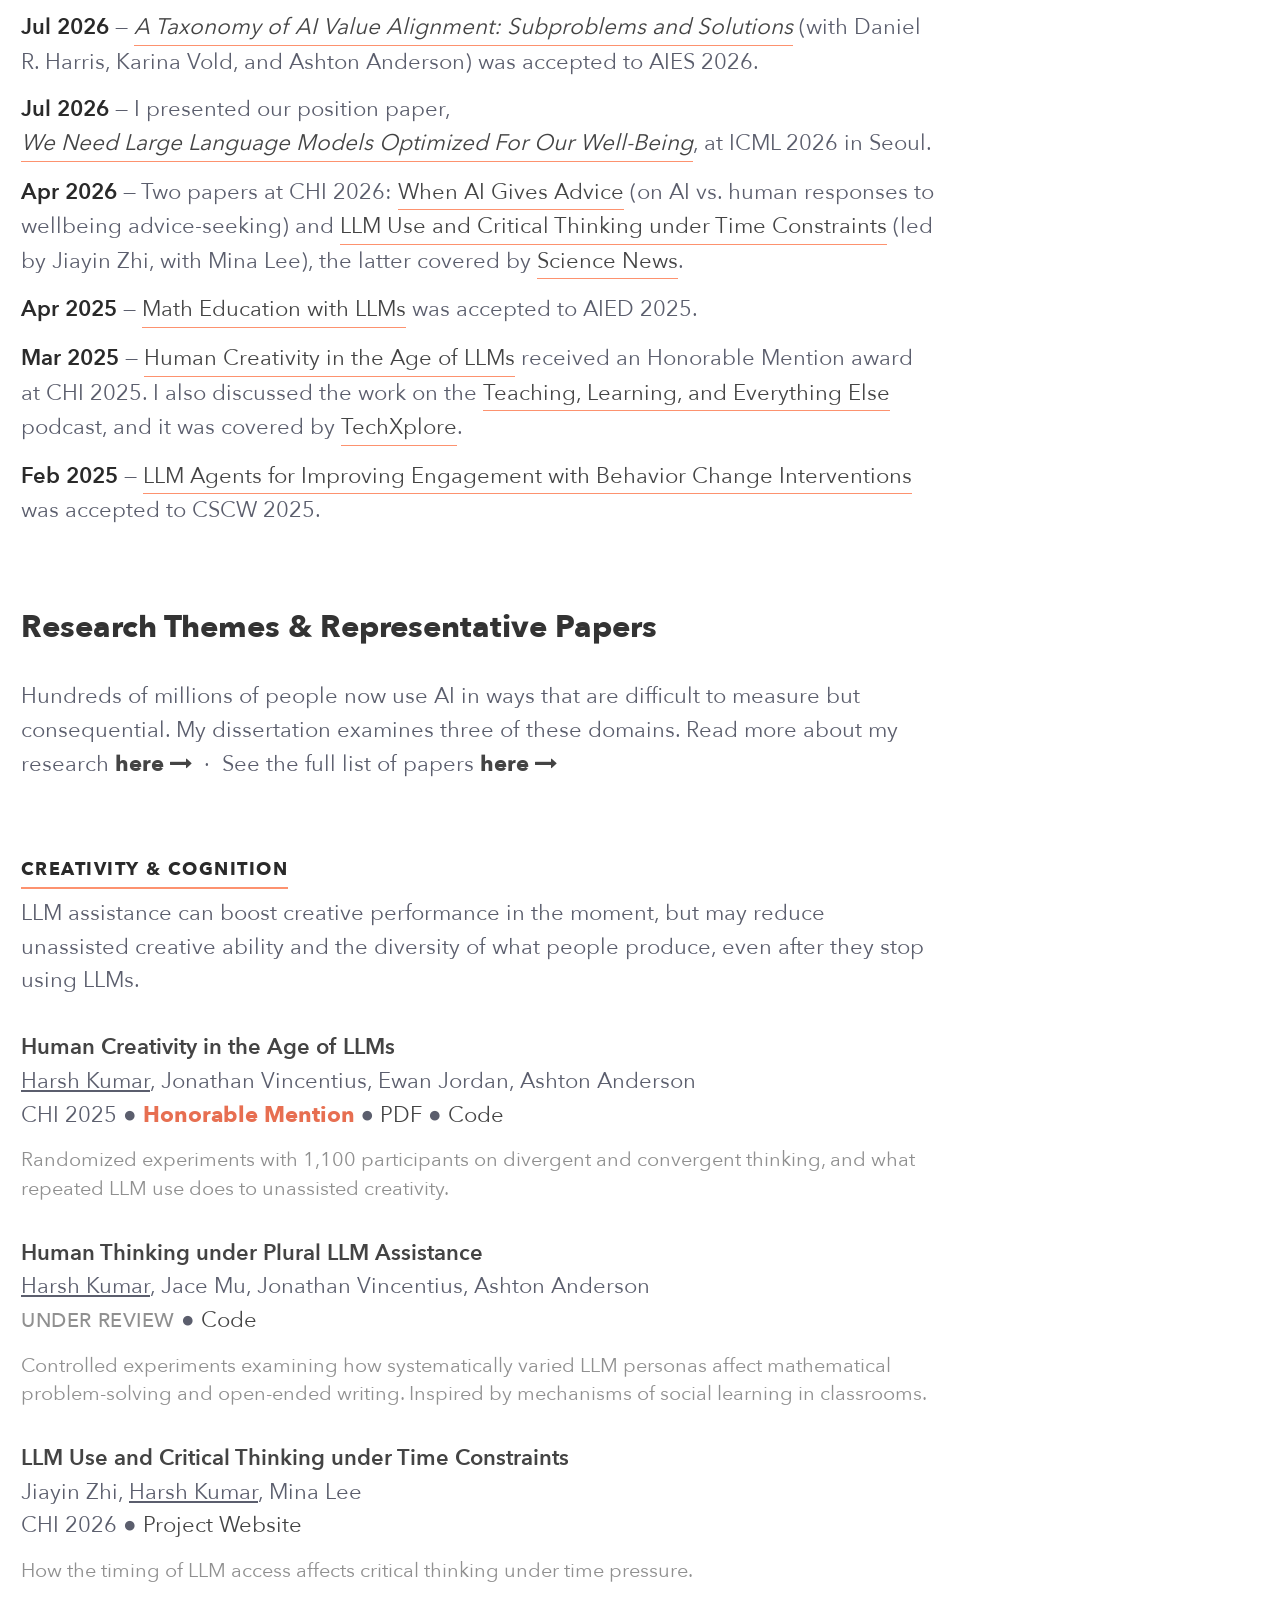
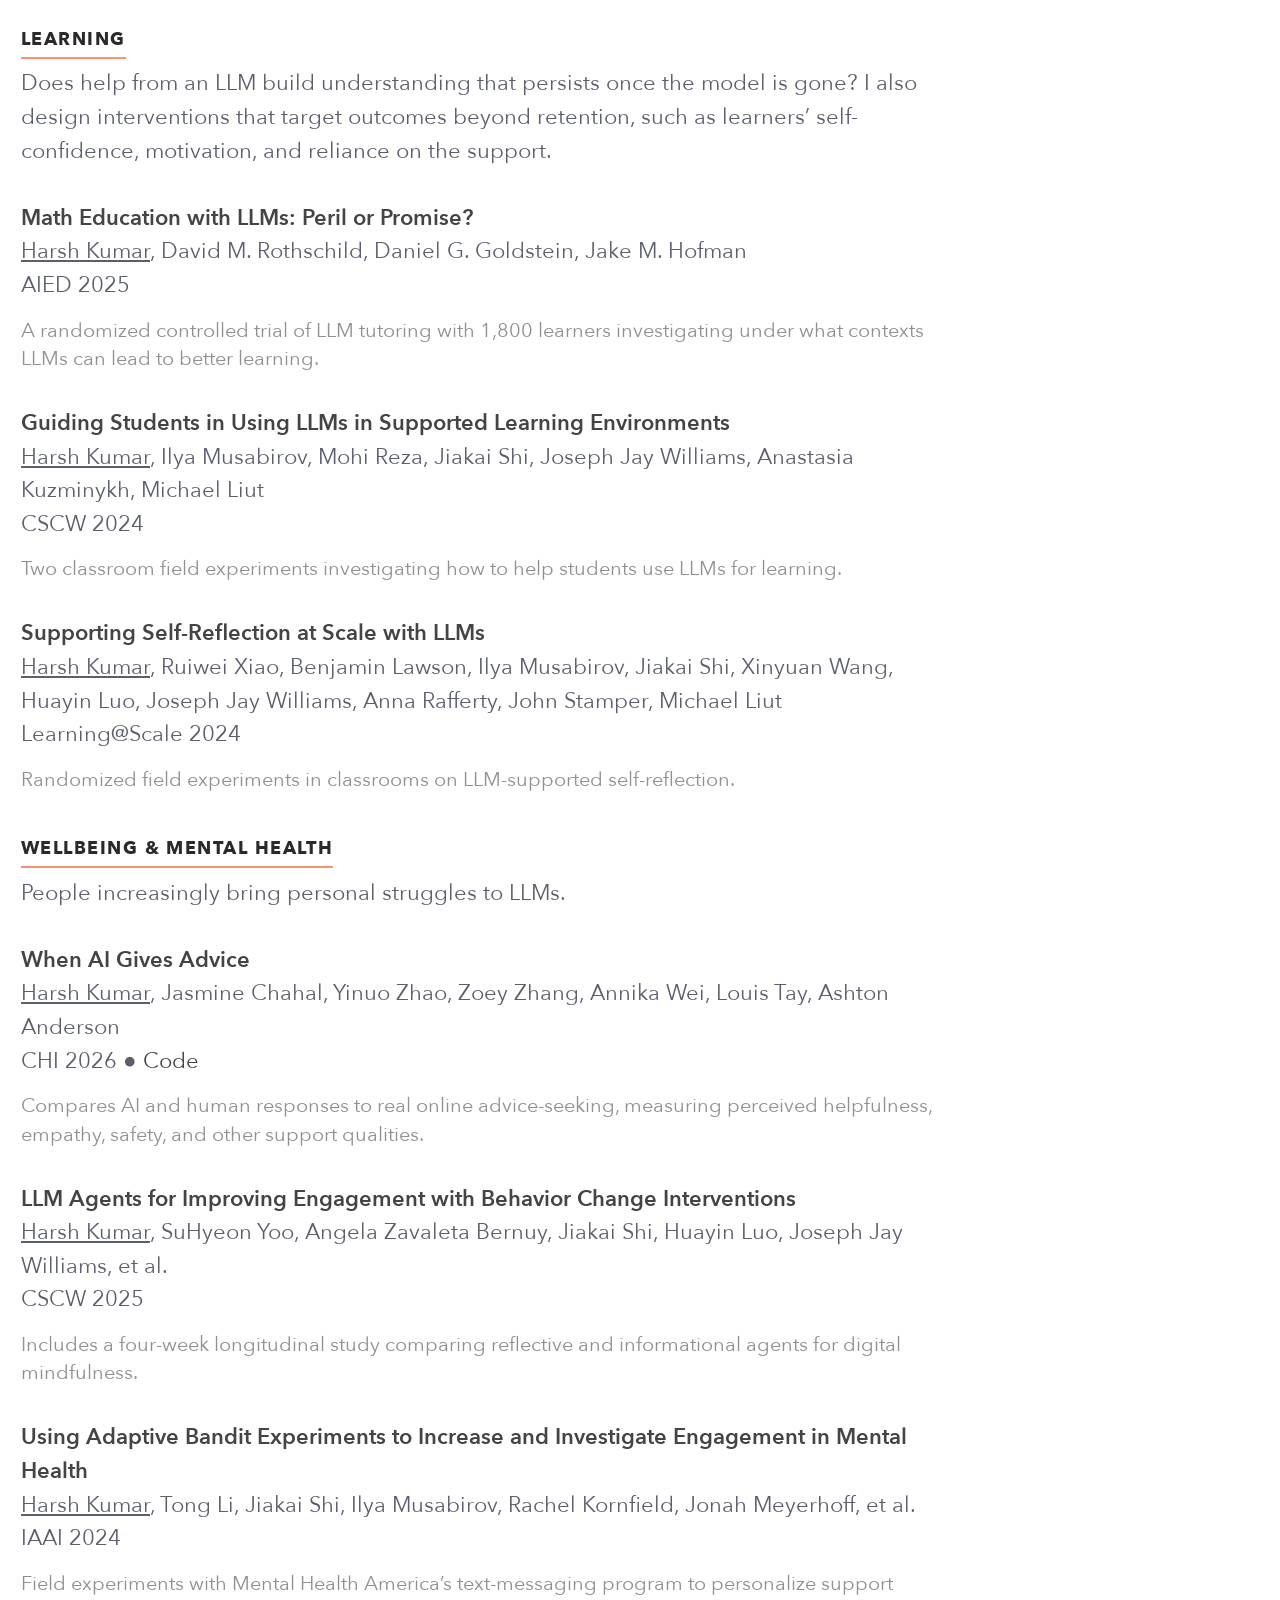
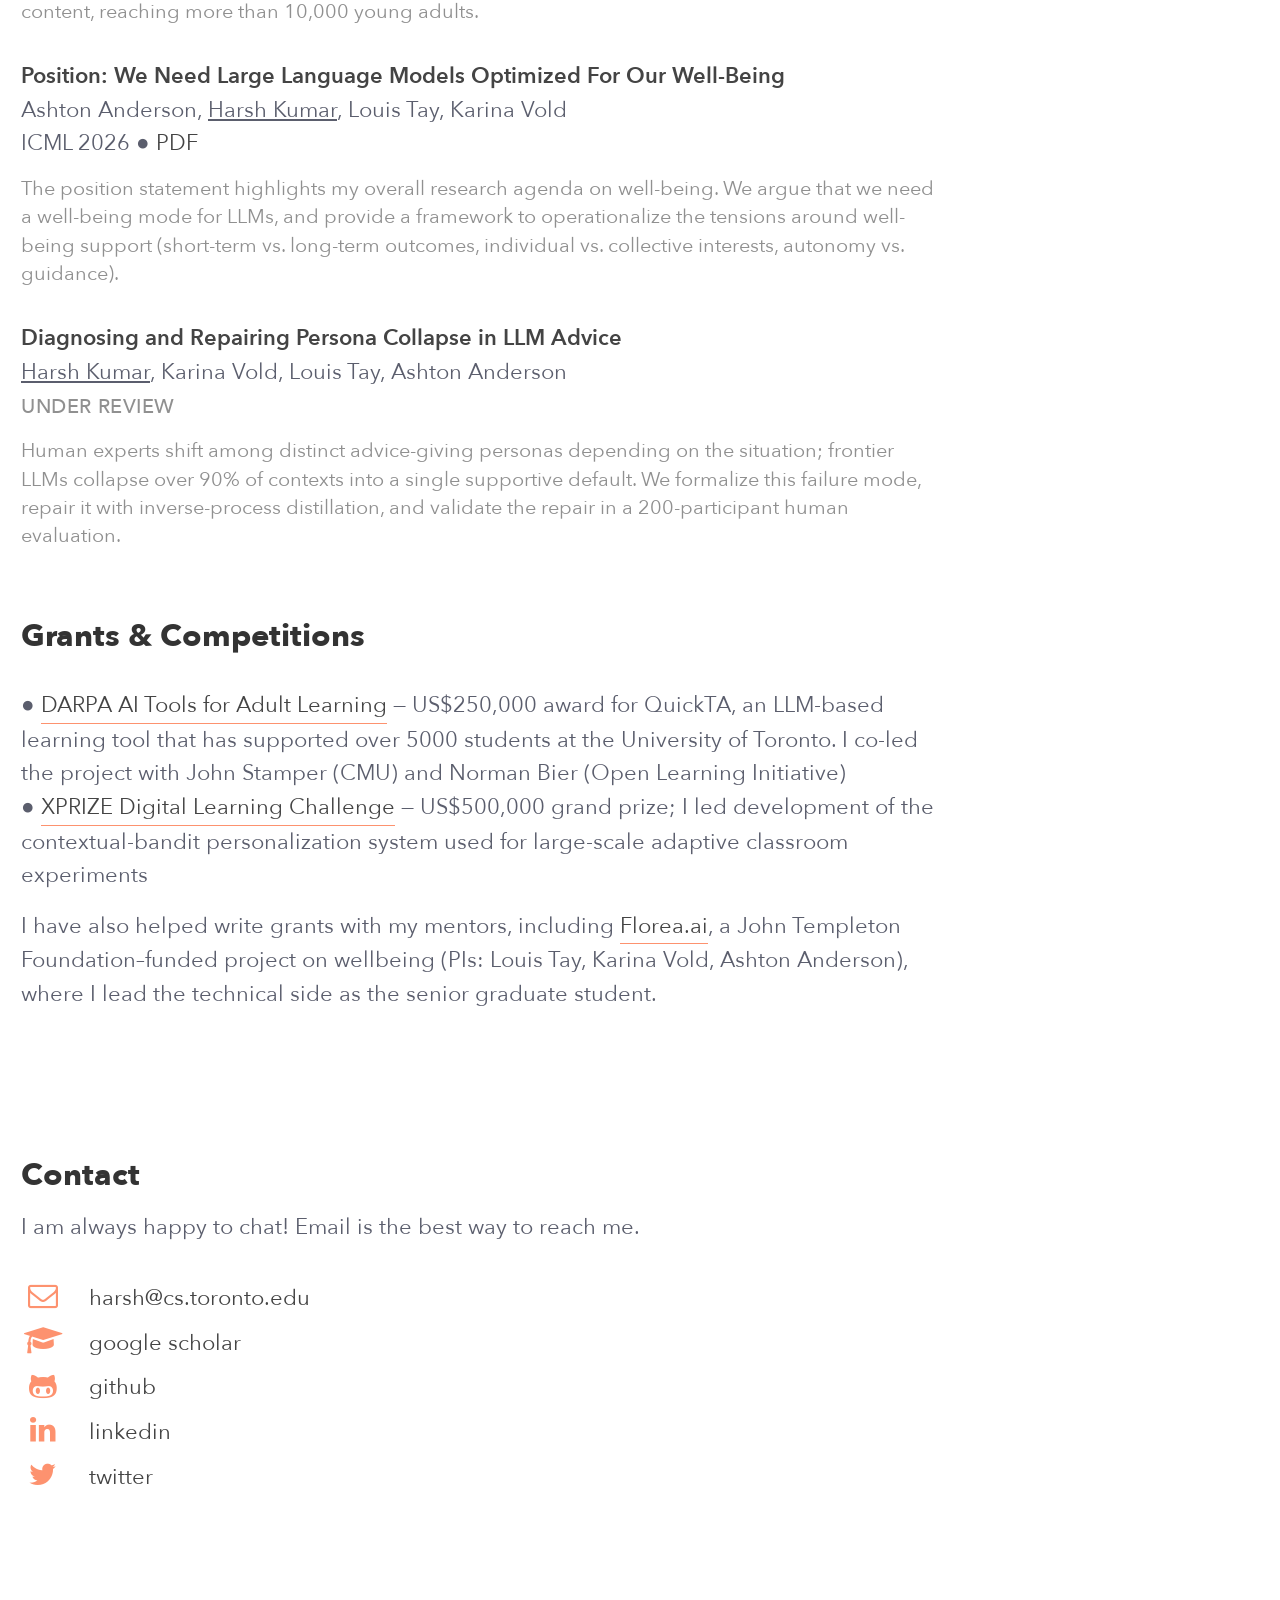
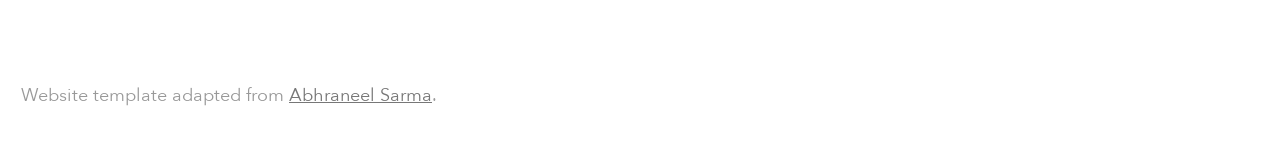
==== commit aa6141a8: "Update news section with new entries for 2026" ====
--- a/index.html
+++ b/index.html
@@ -126,7 +126,7 @@
 						<h2 class="section-title">News</h2>
 						<ul class="news">
 							<!-- TODO: confirm dates and links for 2026 items -->
-							<li><span class="news-date">Jul 2026</span> &mdash; <a class="ref-link" href="https://philarchive.org/archive/HARATO-30" target="_blank" rel="noopener"><i>A Taxonomy of AI Value Alignment: Subproblems, Approaches, and Limitations</i></a> (with Daniel R. Harris, Karina Vold, and Ashton Anderson) was accepted to AIES 2026.</li>
+							<li><span class="news-date">Jul 2026</span> &mdash; <a class="ref-link" href="https://philarchive.org/archive/HARATO-30" target="_blank" rel="noopener"><i>A Taxonomy of AI Value Alignment: Subproblems and Solutions</i></a> (with Daniel R. Harris, Karina Vold, and Ashton Anderson) was accepted to AIES 2026.</li>
 							<li><span class="news-date">Jul 2026</span> &mdash; I presented our position paper, <a class="ref-link" href="https://icml.cc/virtual/2026/poster/67178" target="_blank" rel="noopener"><i>We Need Large Language Models Optimized For Our Well-Being</i></a>, at ICML 2026 in Seoul.</li>
 							<li><span class="news-date">Apr 2026</span> &mdash; Two papers at CHI 2026: <a class="ref-link" href="https://dl.acm.org/doi/10.1145/3772318.3791233" target="_blank" rel="noopener">When AI Gives Advice</a> (on AI vs. human responses to wellbeing advice-seeking) and <a class="ref-link" href="https://dl.acm.org/doi/10.1145/3772318.3791796" target="_blank" rel="noopener">LLM Use and Critical Thinking under Time Constraints</a> (led by Jiayin Zhi, with Mina Lee), the latter covered by <a class="ref-link" href="https://www.sciencenews.org/article/ai-timing-critical-thinking-study" target="_blank" rel="noopener">Science News</a>.</li>
 							<li><span class="news-date">Apr 2025</span> &mdash; <a class="ref-link" href="https://aka.ms/llms-for-math" target="_blank" rel="noopener">Math Education with LLMs</a> was accepted to AIED 2025.</li>
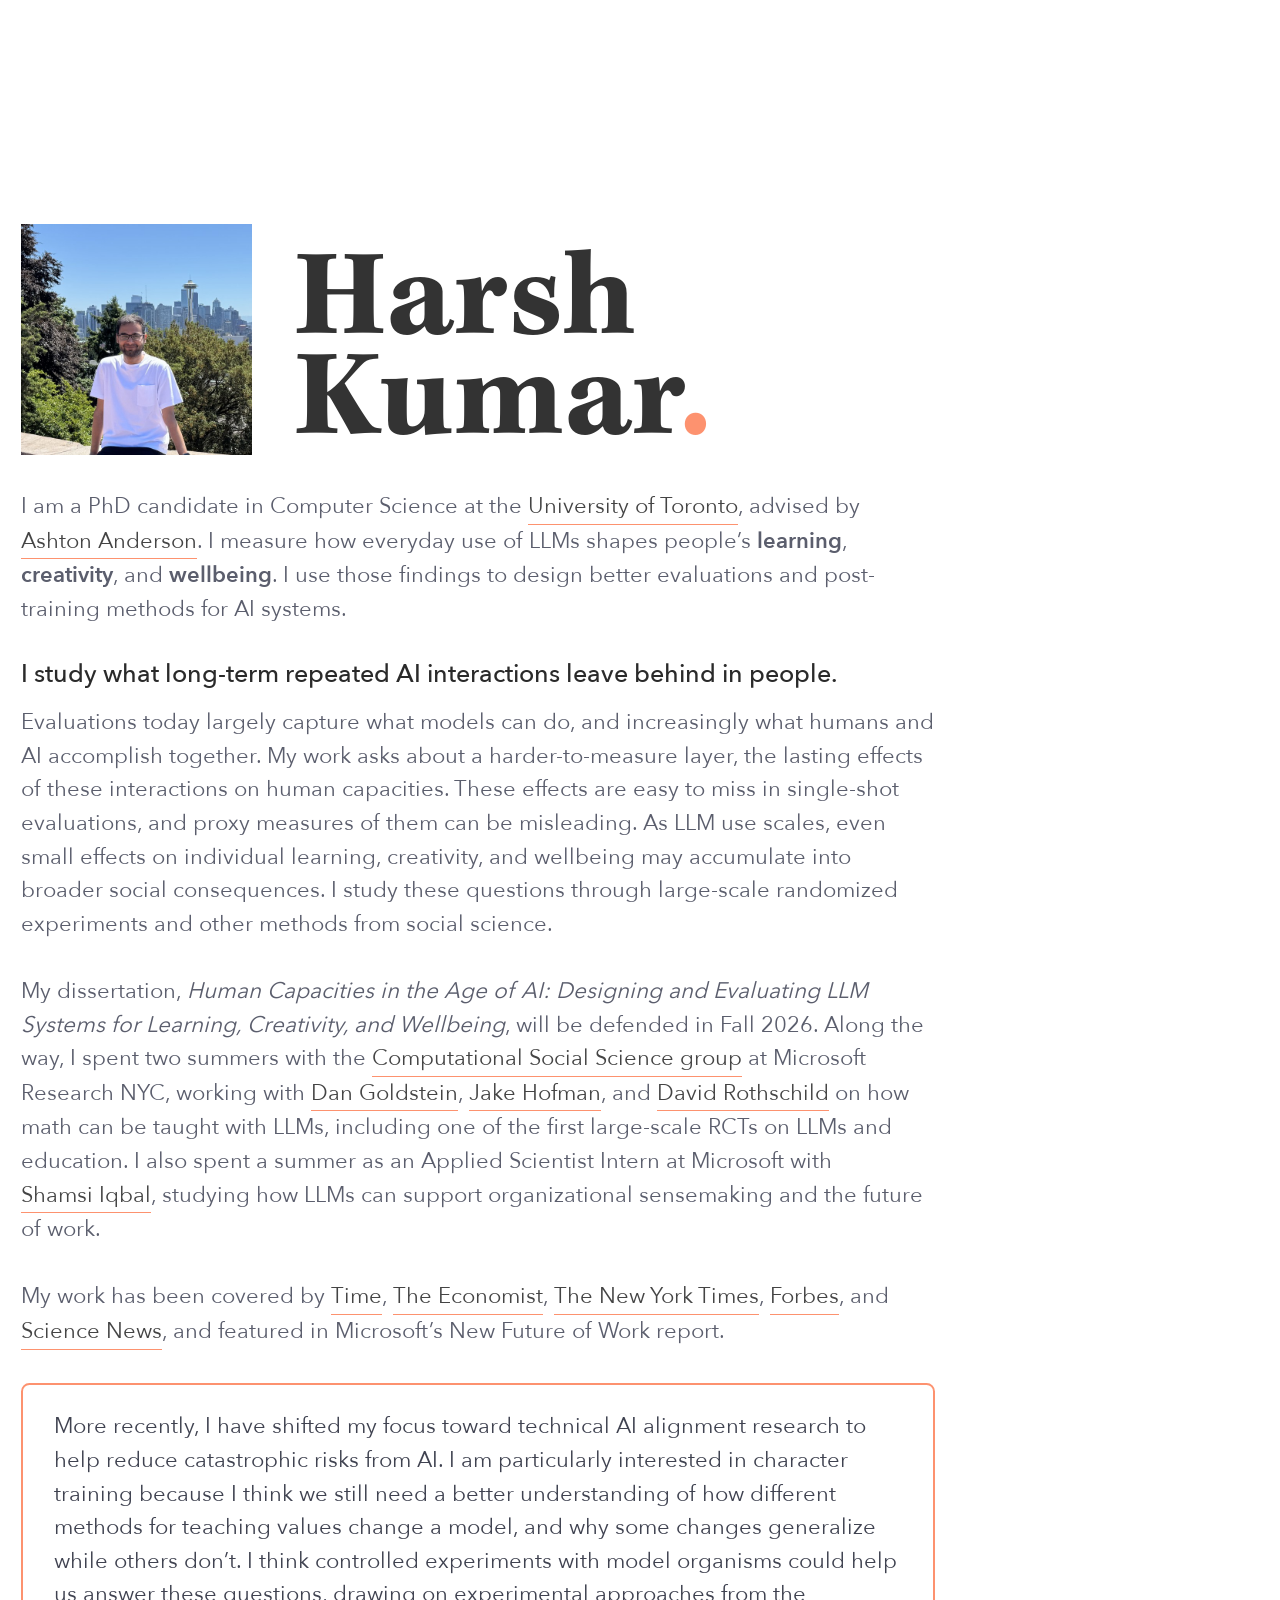
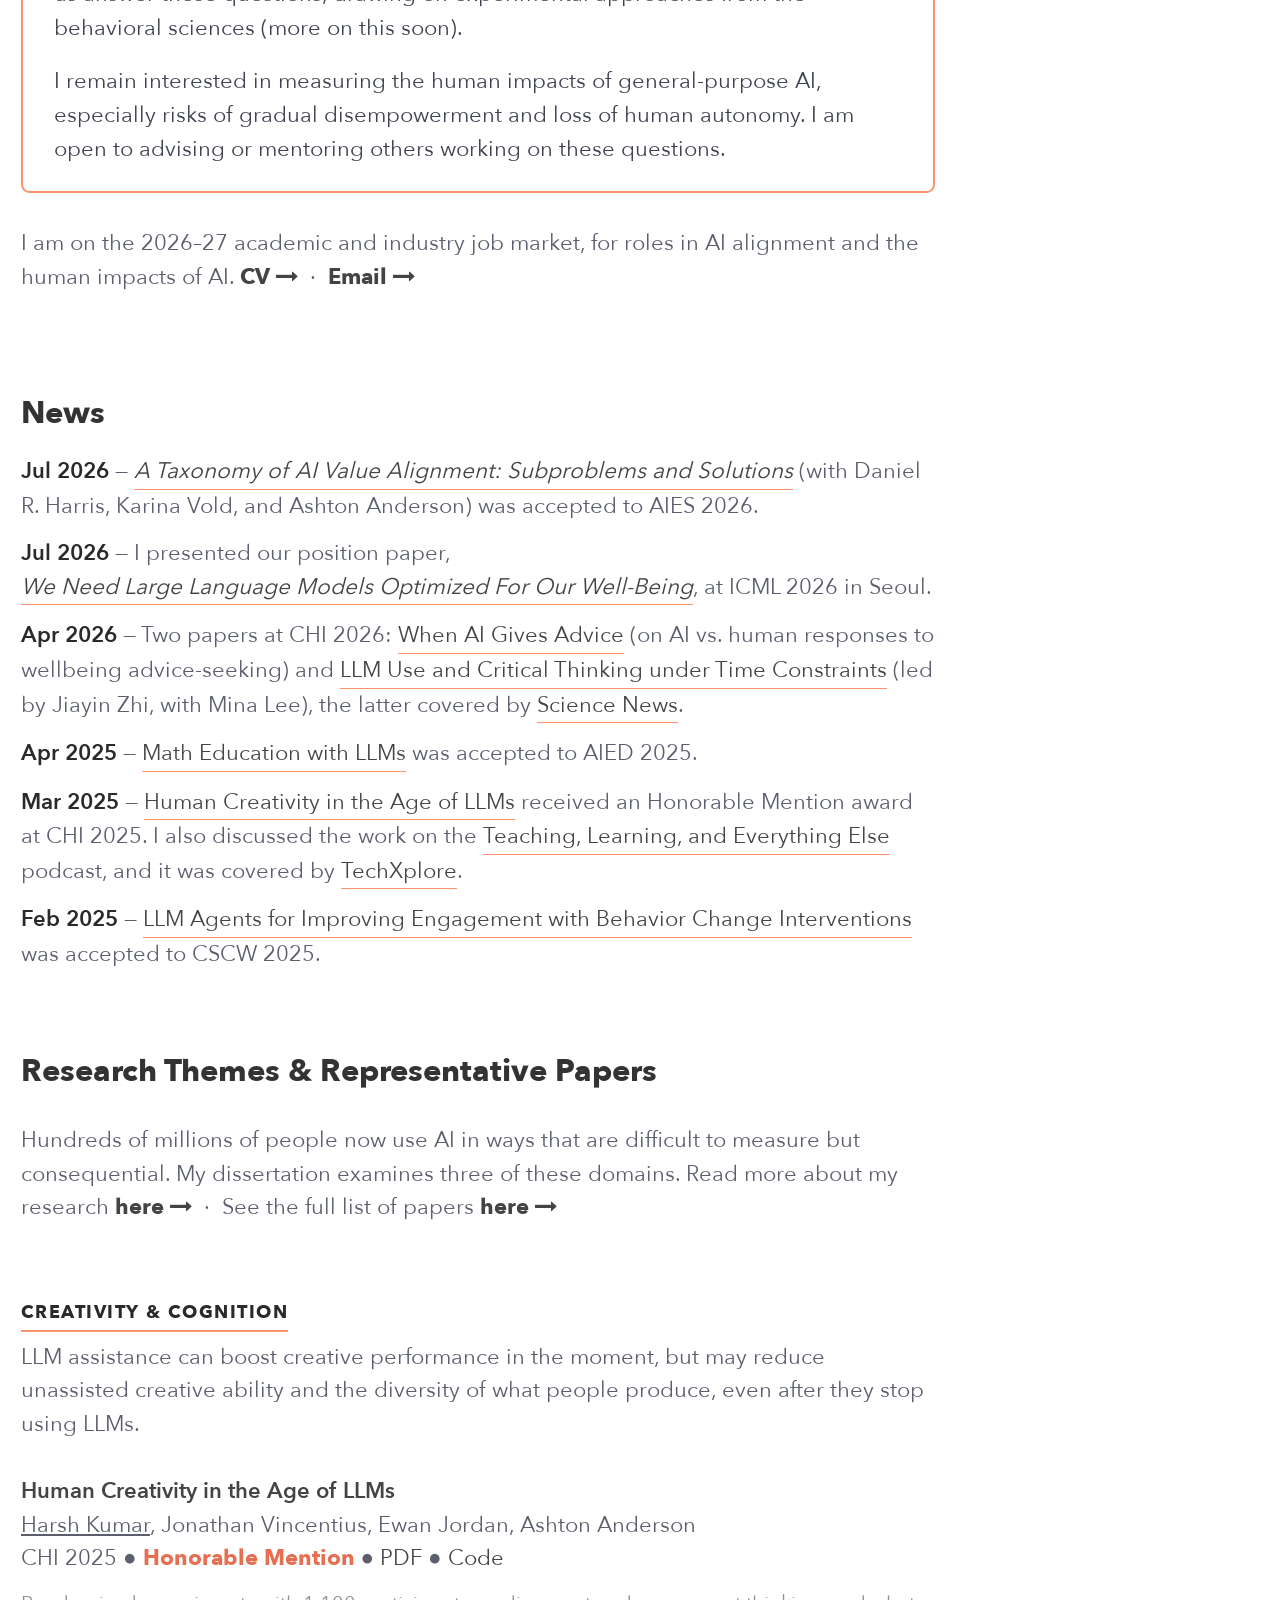
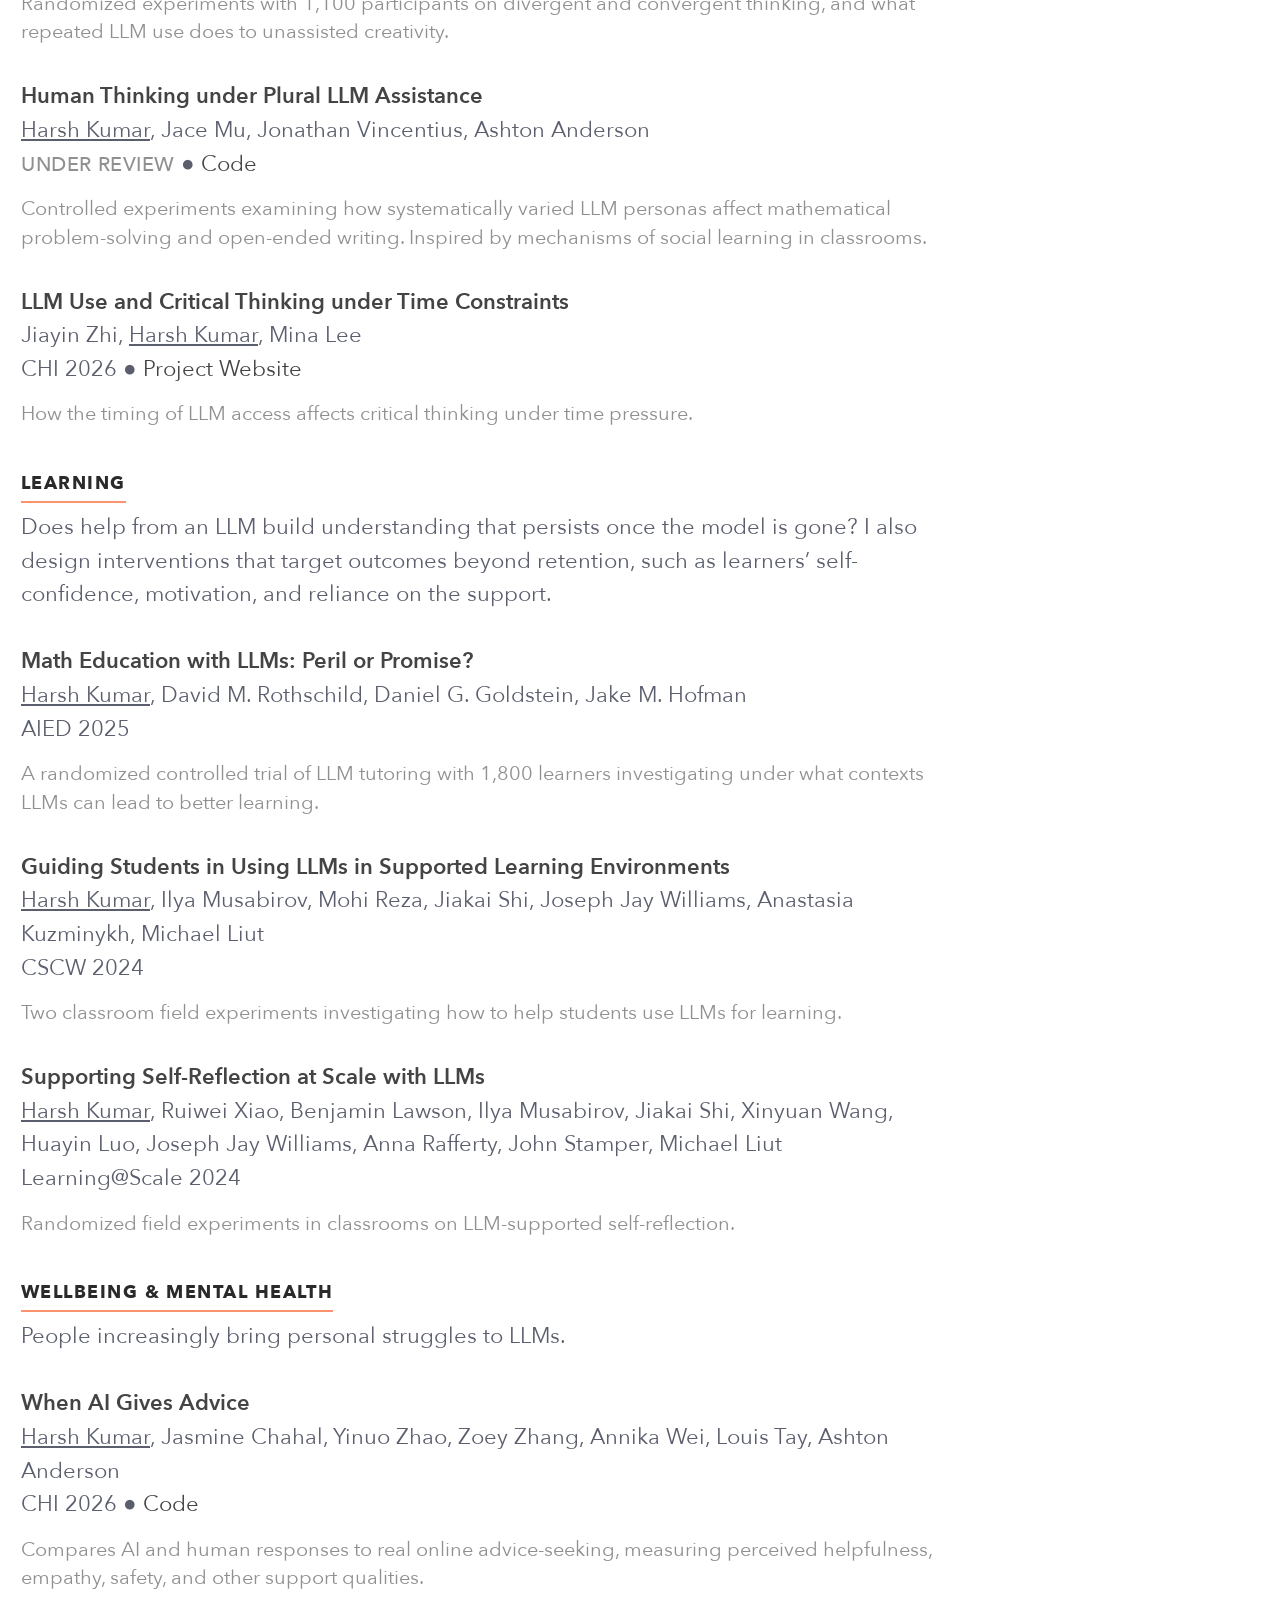
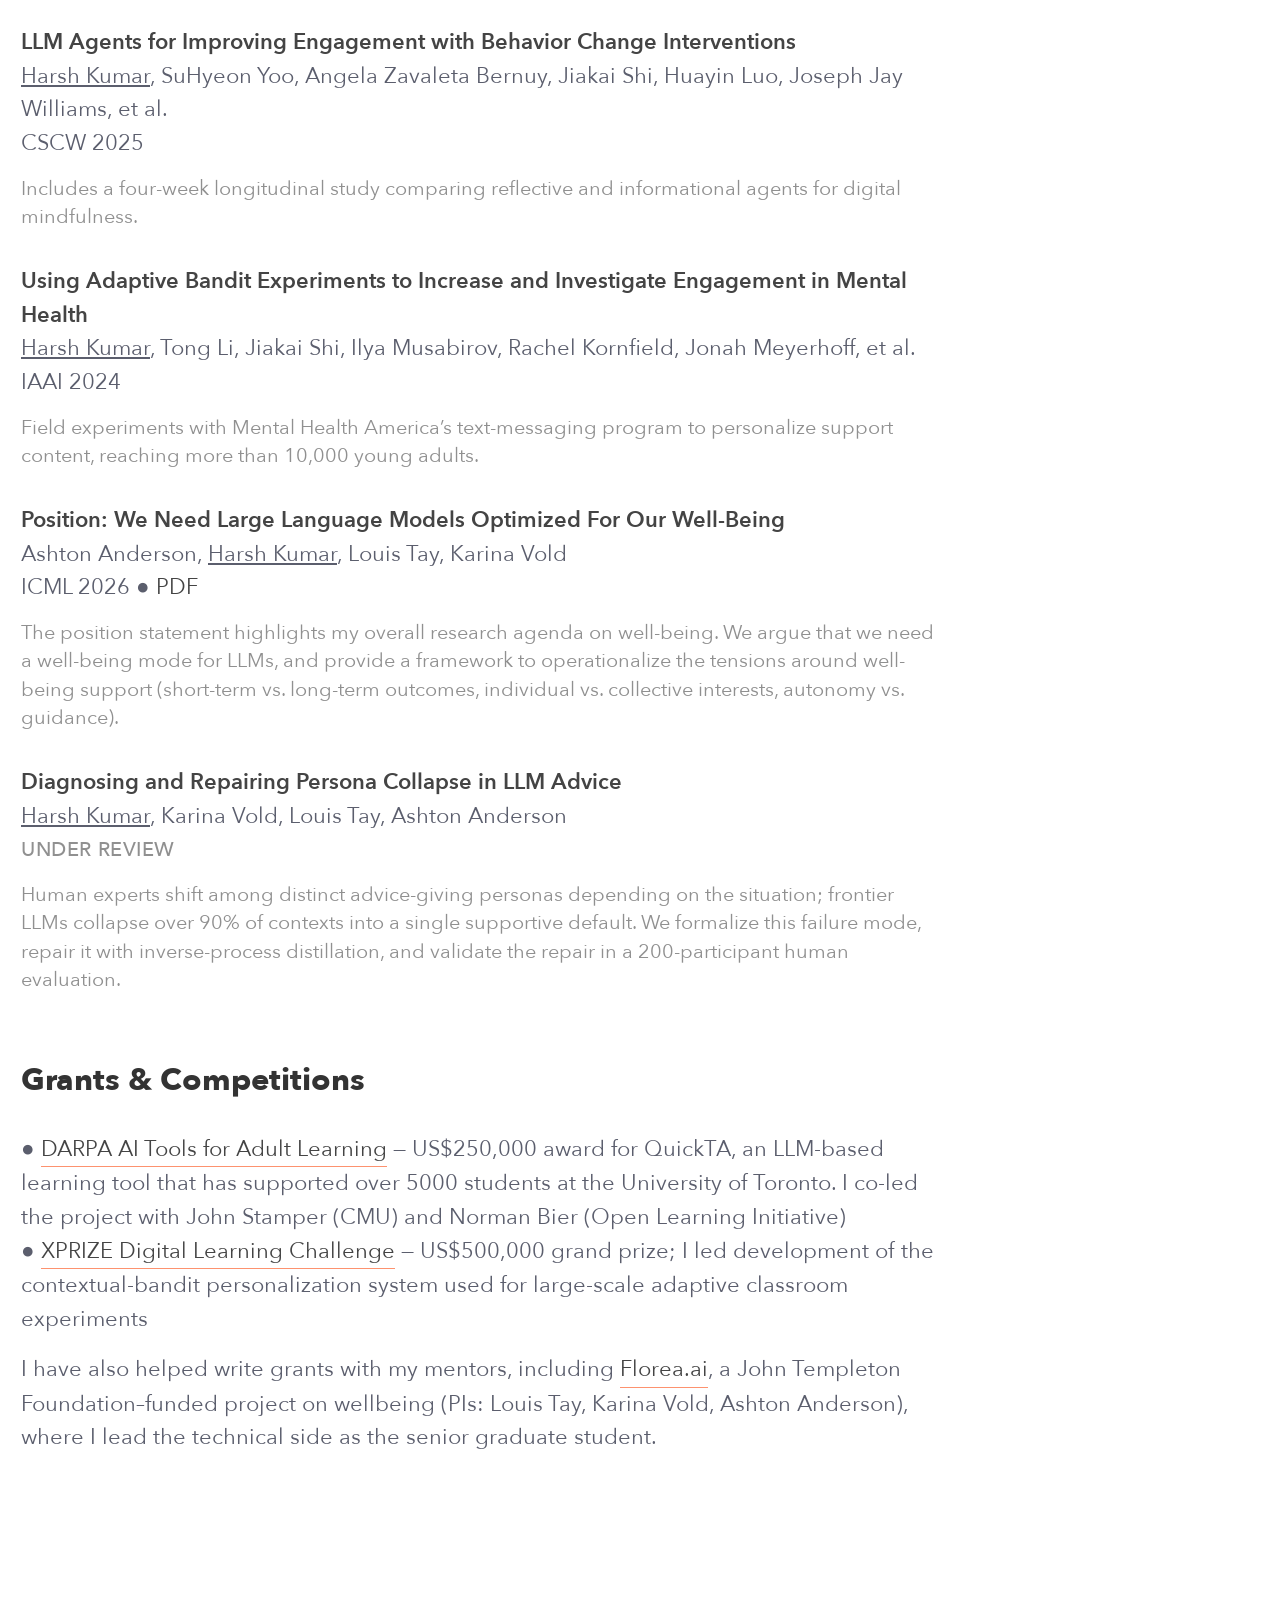
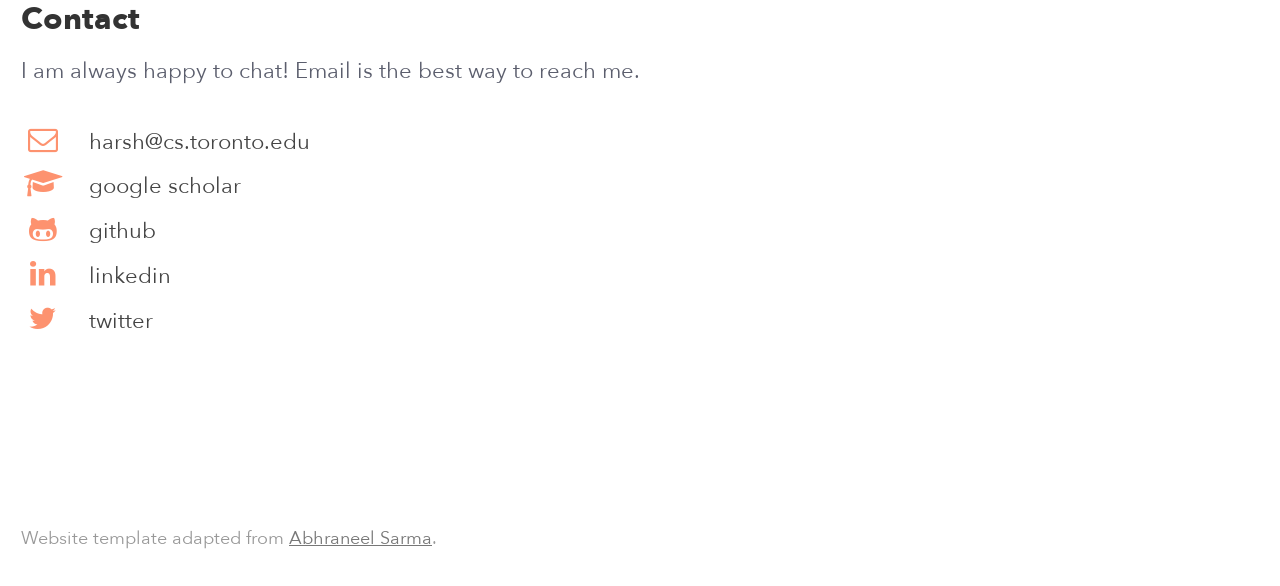
==== commit 11ca1ea7: "Add current-focus callout (alignment shift) to homepage bio and update job market line Co-Authored-B" ====
--- a/index.html
+++ b/index.html
@@ -111,7 +111,19 @@
 							<a class="ref-link" href="https://www.sciencenews.org/article/ai-timing-critical-thinking-study" target="_blank" rel="noopener">Science News</a>, and featured in Microsoft&rsquo;s New Future of Work report.
 						</p>
 
-						<p class="intro">I am on the 2026&ndash;27 academic and industry job market, for roles in human&ndash;AI interaction and LLM evaluation/post-training.
+						<div class="focus-box">
+							<p class="intro">
+								More recently, I have shifted my focus toward technical AI alignment research to help reduce catastrophic risks from AI.
+								I am particularly interested in character training because I think we still need a better understanding of how different methods for teaching values change a model, and why some changes generalize while others don&rsquo;t.
+								I think controlled experiments with model organisms could help us answer these questions, drawing on experimental approaches from the behavioral sciences (more on this soon).
+							</p>
+							<p class="intro">
+								I remain interested in measuring the human impacts of general-purpose AI, especially risks of gradual disempowerment and loss of human autonomy.
+								I am open to advising or mentoring others working on these questions.
+							</p>
+						</div>
+
+						<p class="intro">I am on the 2026&ndash;27 academic and industry job market, for roles in AI alignment and the human impacts of AI.
 							<a class="cv" href="about/harsh_kumar_cv.pdf" target="_blank">CV <i class="fa fa-long-arrow-right" aria-hidden="true"></i></a>
 							&nbsp;&middot;&nbsp;
 							<a class="cv" href="mailto:harsh@cs.toronto.edu">Email <i class="fa fa-long-arrow-right" aria-hidden="true"></i></a></p>
--- a/css/custom.css
+++ b/css/custom.css
@@ -677,3 +677,22 @@
 	color: #777;
 	text-decoration: underline;
 }
+
+/* Current-focus callout on index */
+div.focus-box {
+	border: 1.5px solid #FD926F;
+	border-radius: 6px;
+	padding: 4px 22px;
+	margin: 8px 0px 24px 0px;
+}
+
+div.focus-box p.intro {
+	margin: 14px 0px;
+	color: #3f4250;
+}
+
+@media (max-width: 767px) {
+	div.focus-box {
+		padding: 2px 16px;
+	}
+}
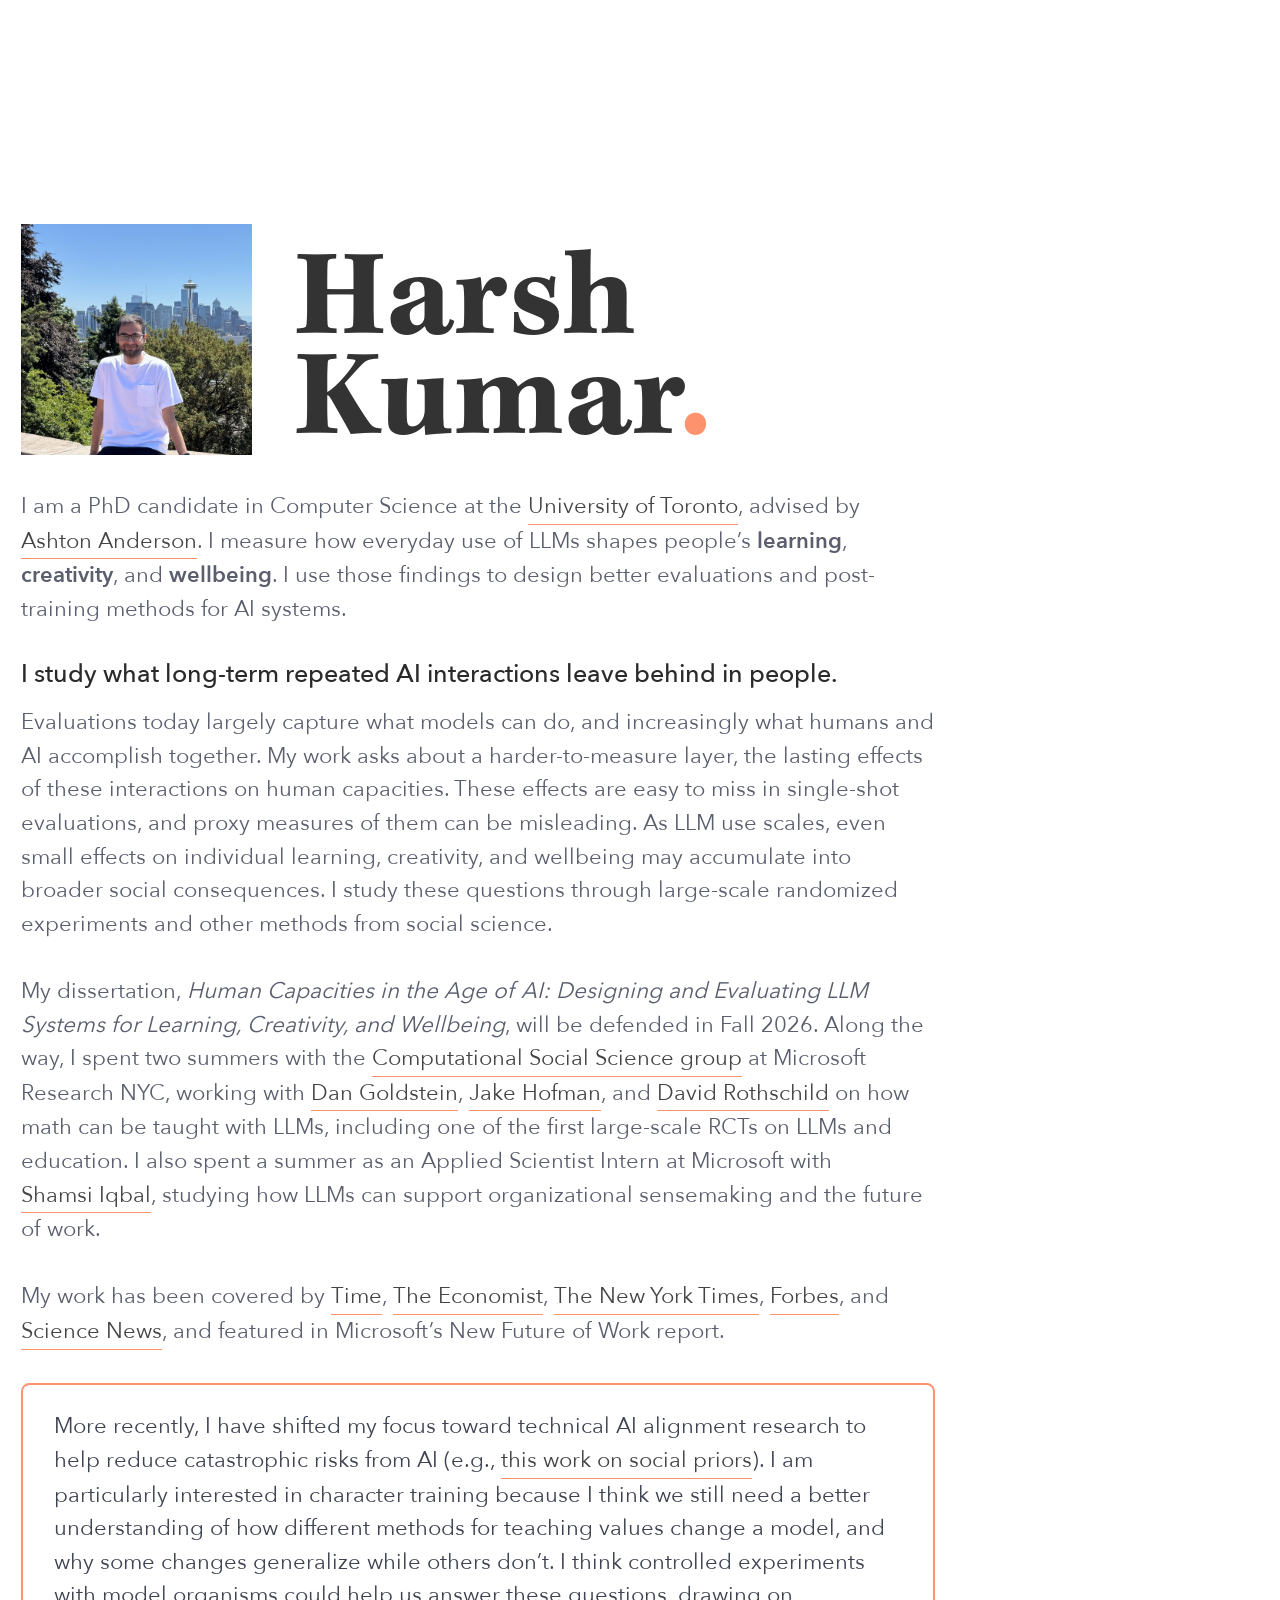
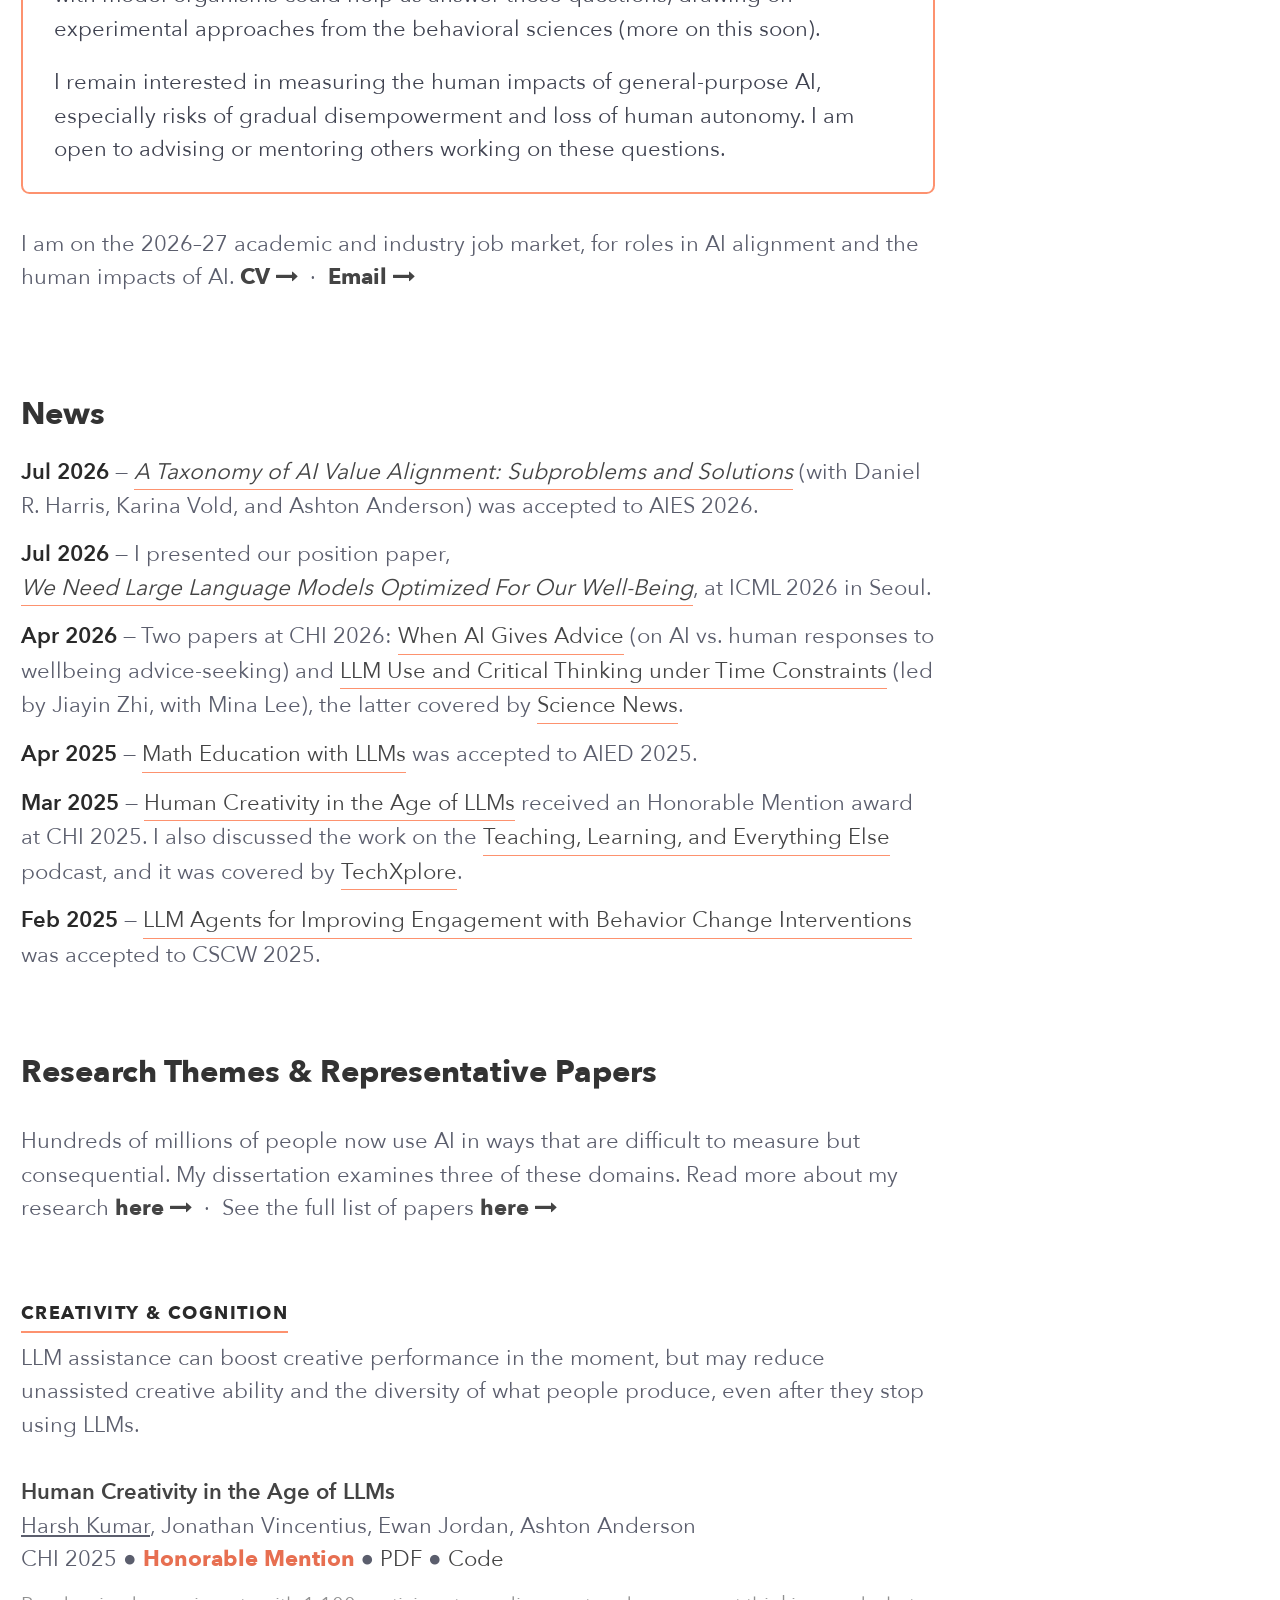
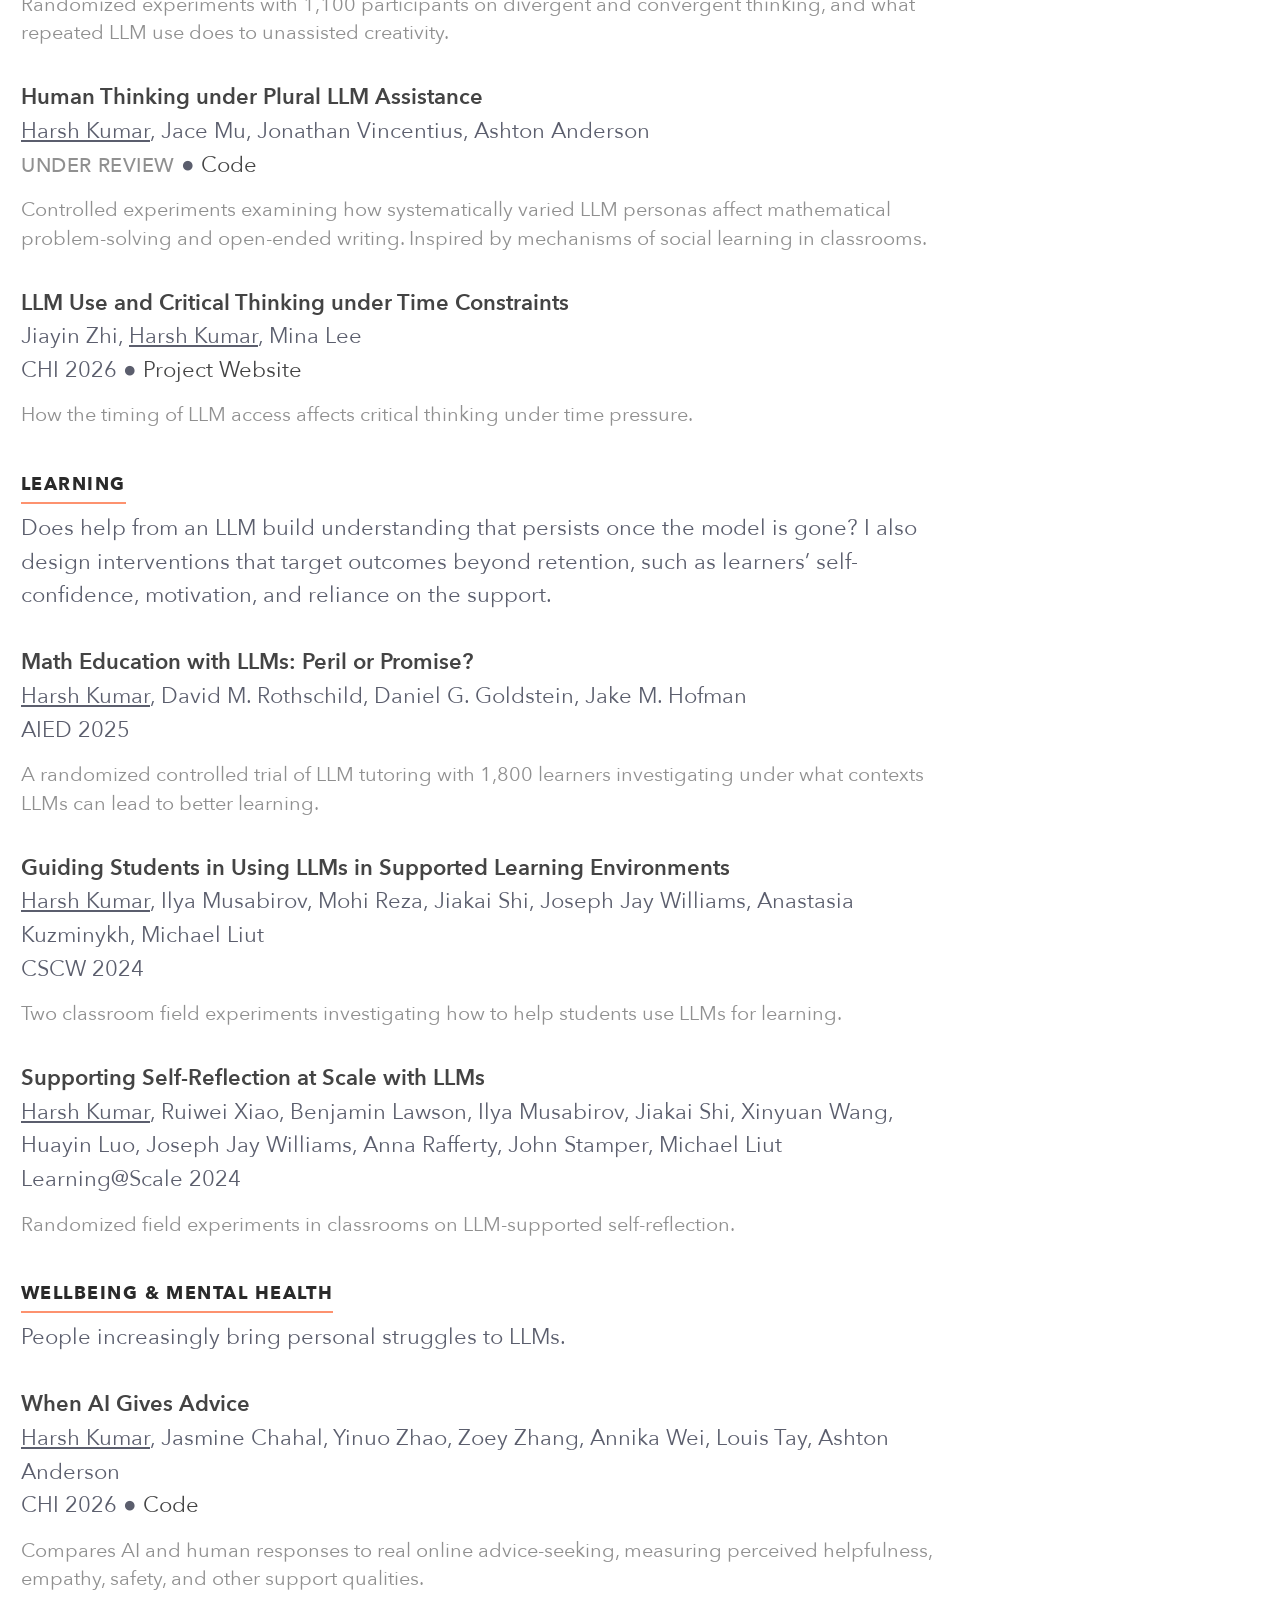
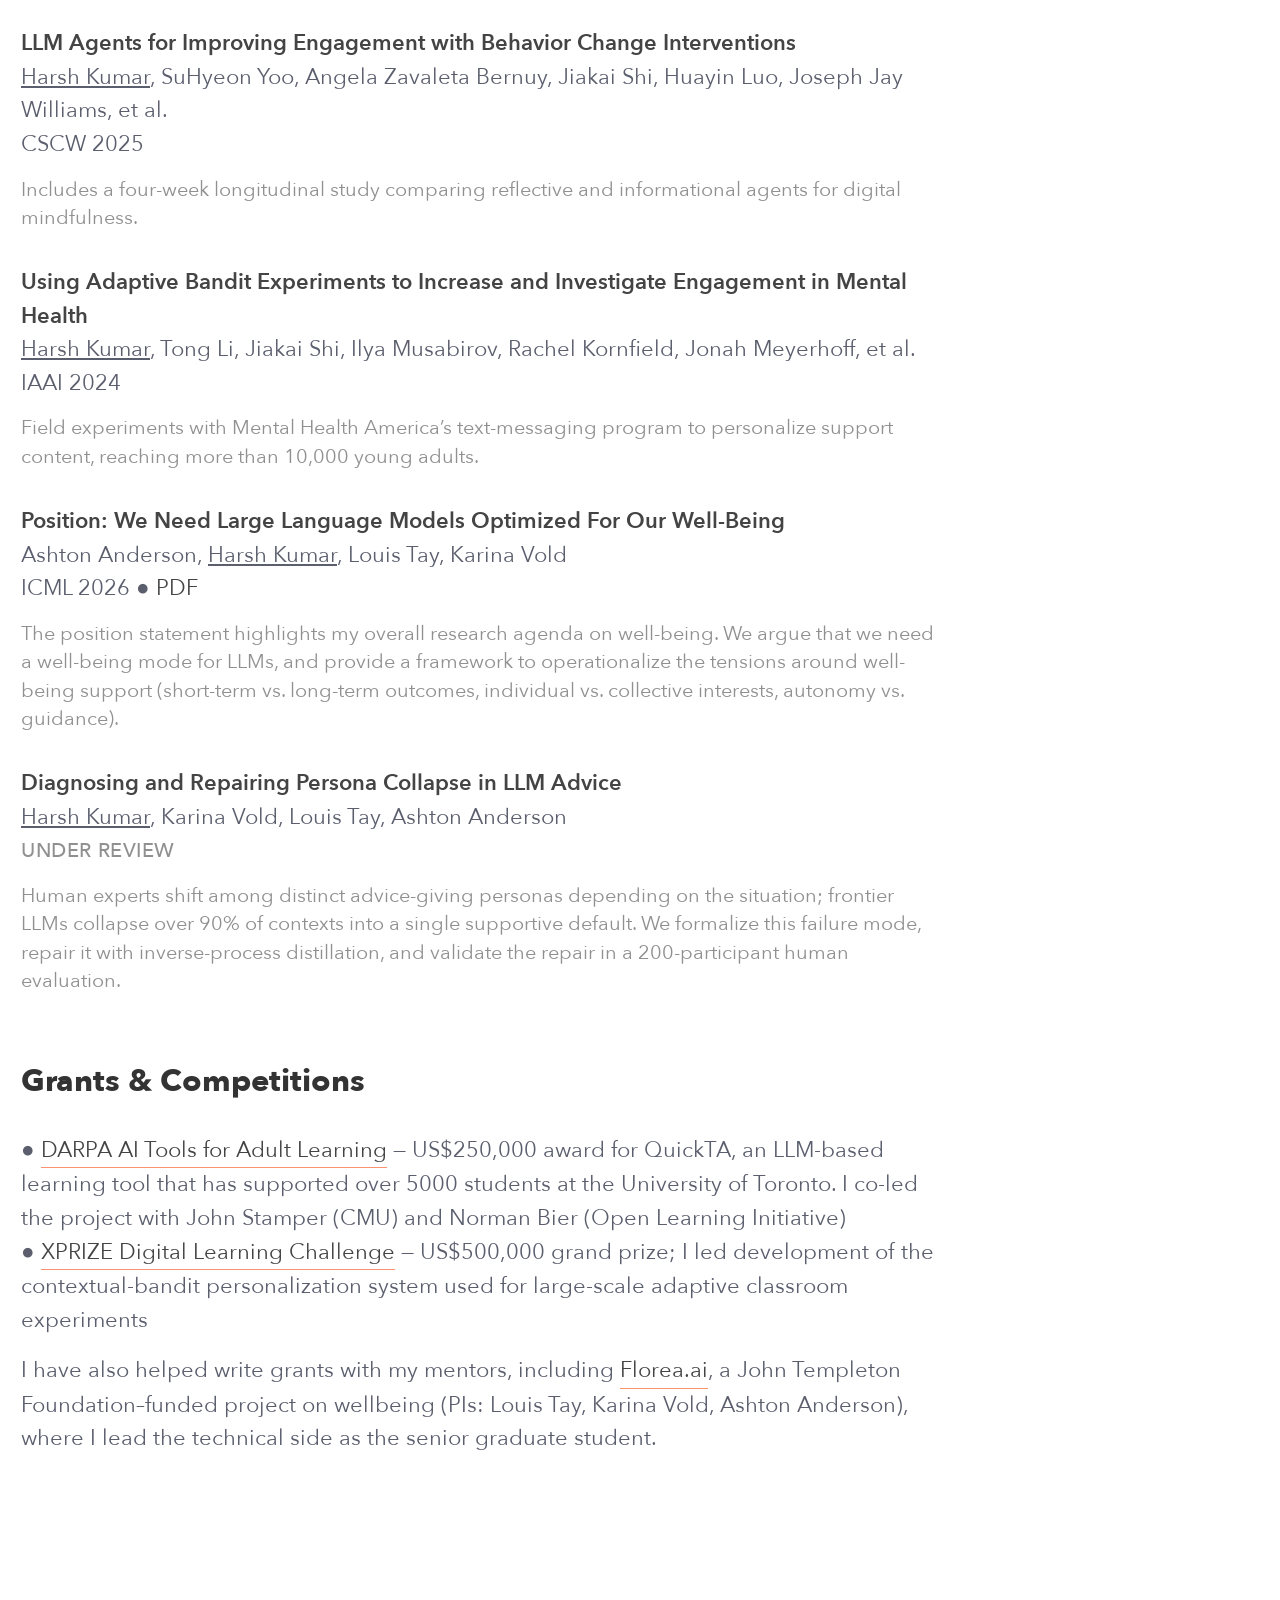
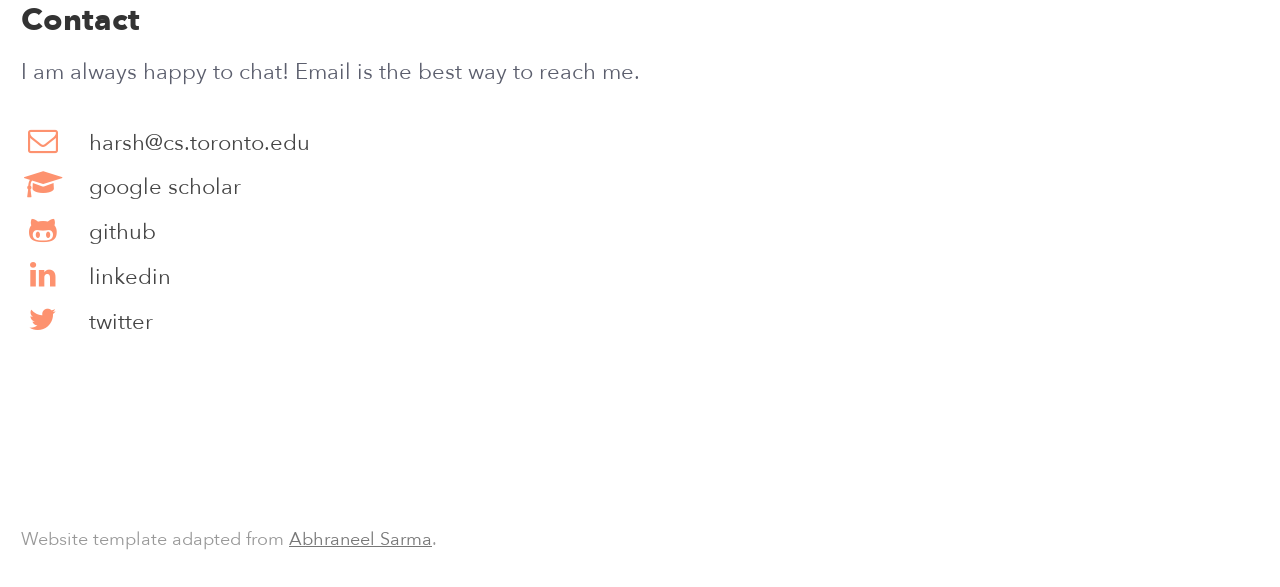
==== commit 91dc17c3: "Add Social Priors preprint (arXiv:2610.16946) to alignment focus box and papers list Co-Authored-By:" ====
--- a/index.html
+++ b/index.html
@@ -113,7 +113,7 @@
 
 						<div class="focus-box">
 							<p class="intro">
-								More recently, I have shifted my focus toward technical AI alignment research to help reduce catastrophic risks from AI.
+								More recently, I have shifted my focus toward technical AI alignment research to help reduce catastrophic risks from AI (e.g., <a class="ref-link" href="https://arxiv.org/abs/2610.16946" target="_blank" rel="noopener">this work on social priors</a>).
 								I am particularly interested in character training because I think we still need a better understanding of how different methods for teaching values change a model, and why some changes generalize while others don&rsquo;t.
 								I think controlled experiments with model organisms could help us answer these questions, drawing on experimental approaches from the behavioral sciences (more on this soon).
 							</p>
